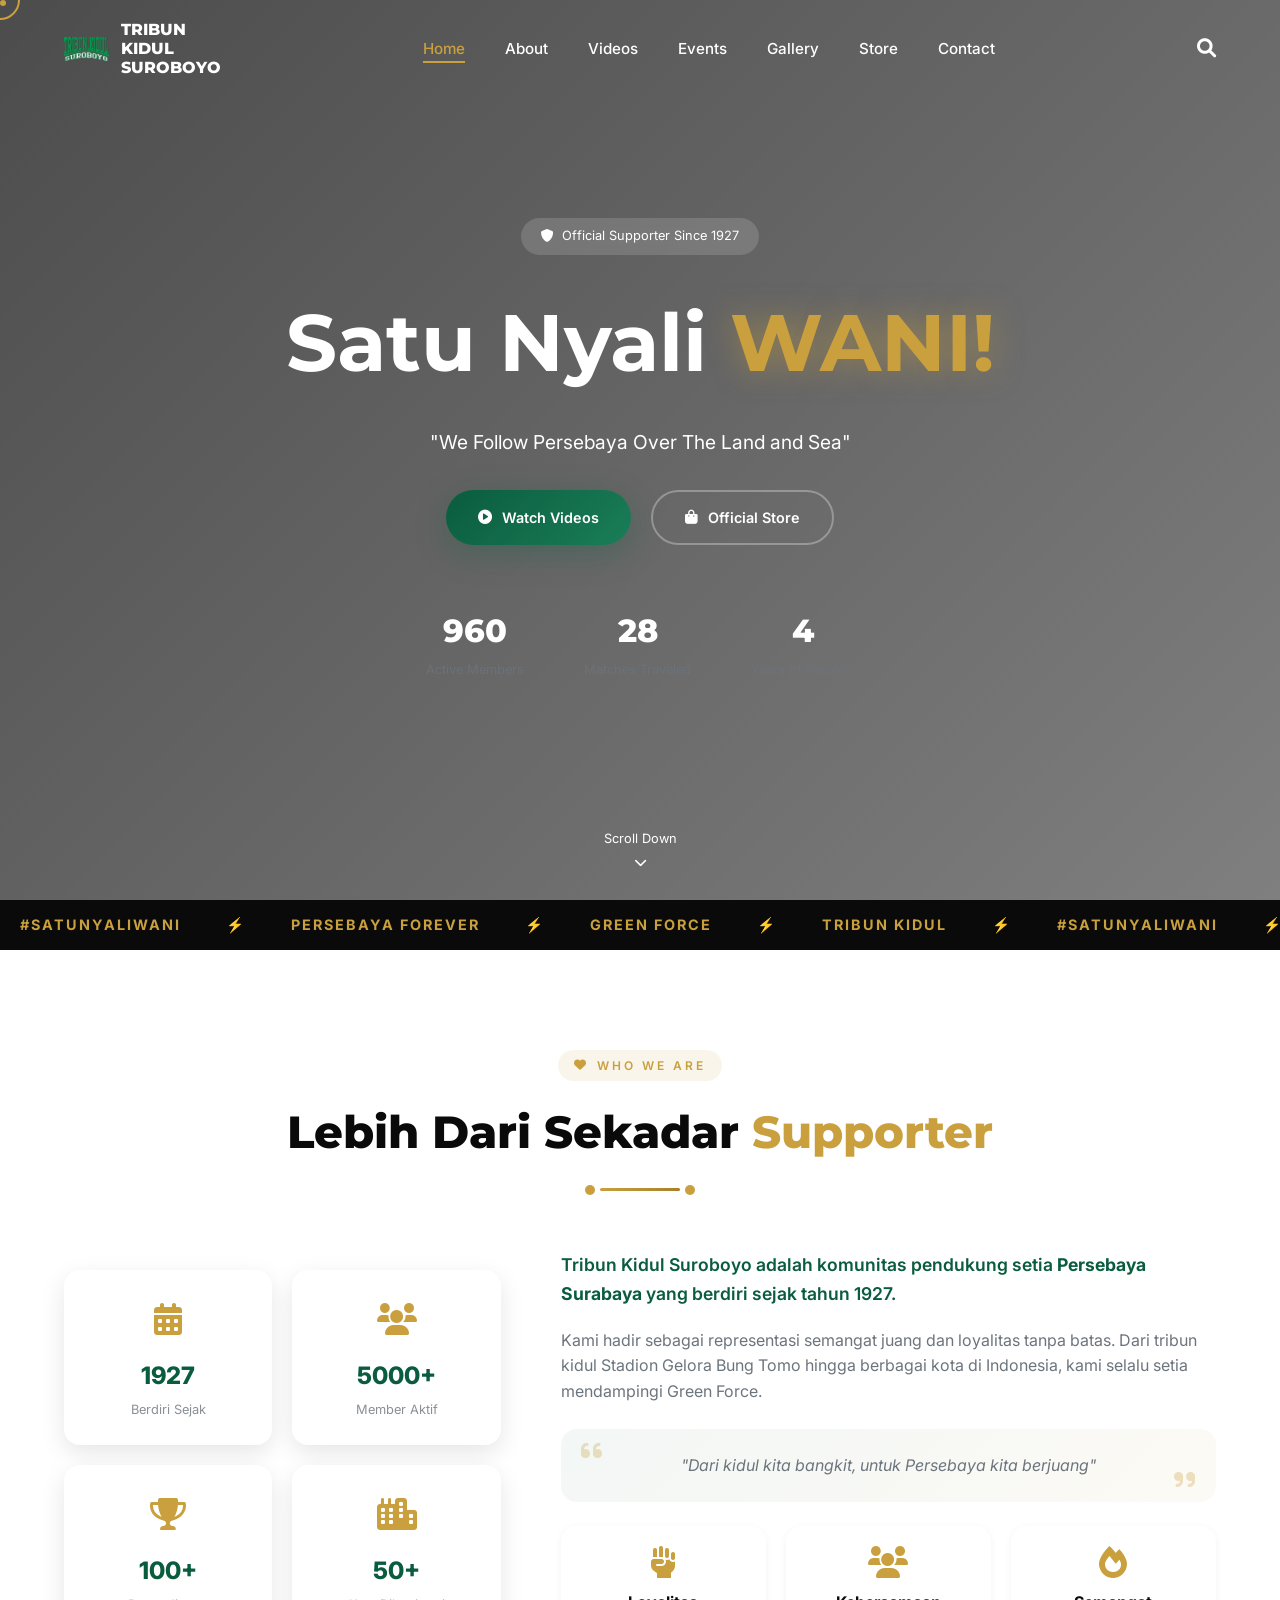
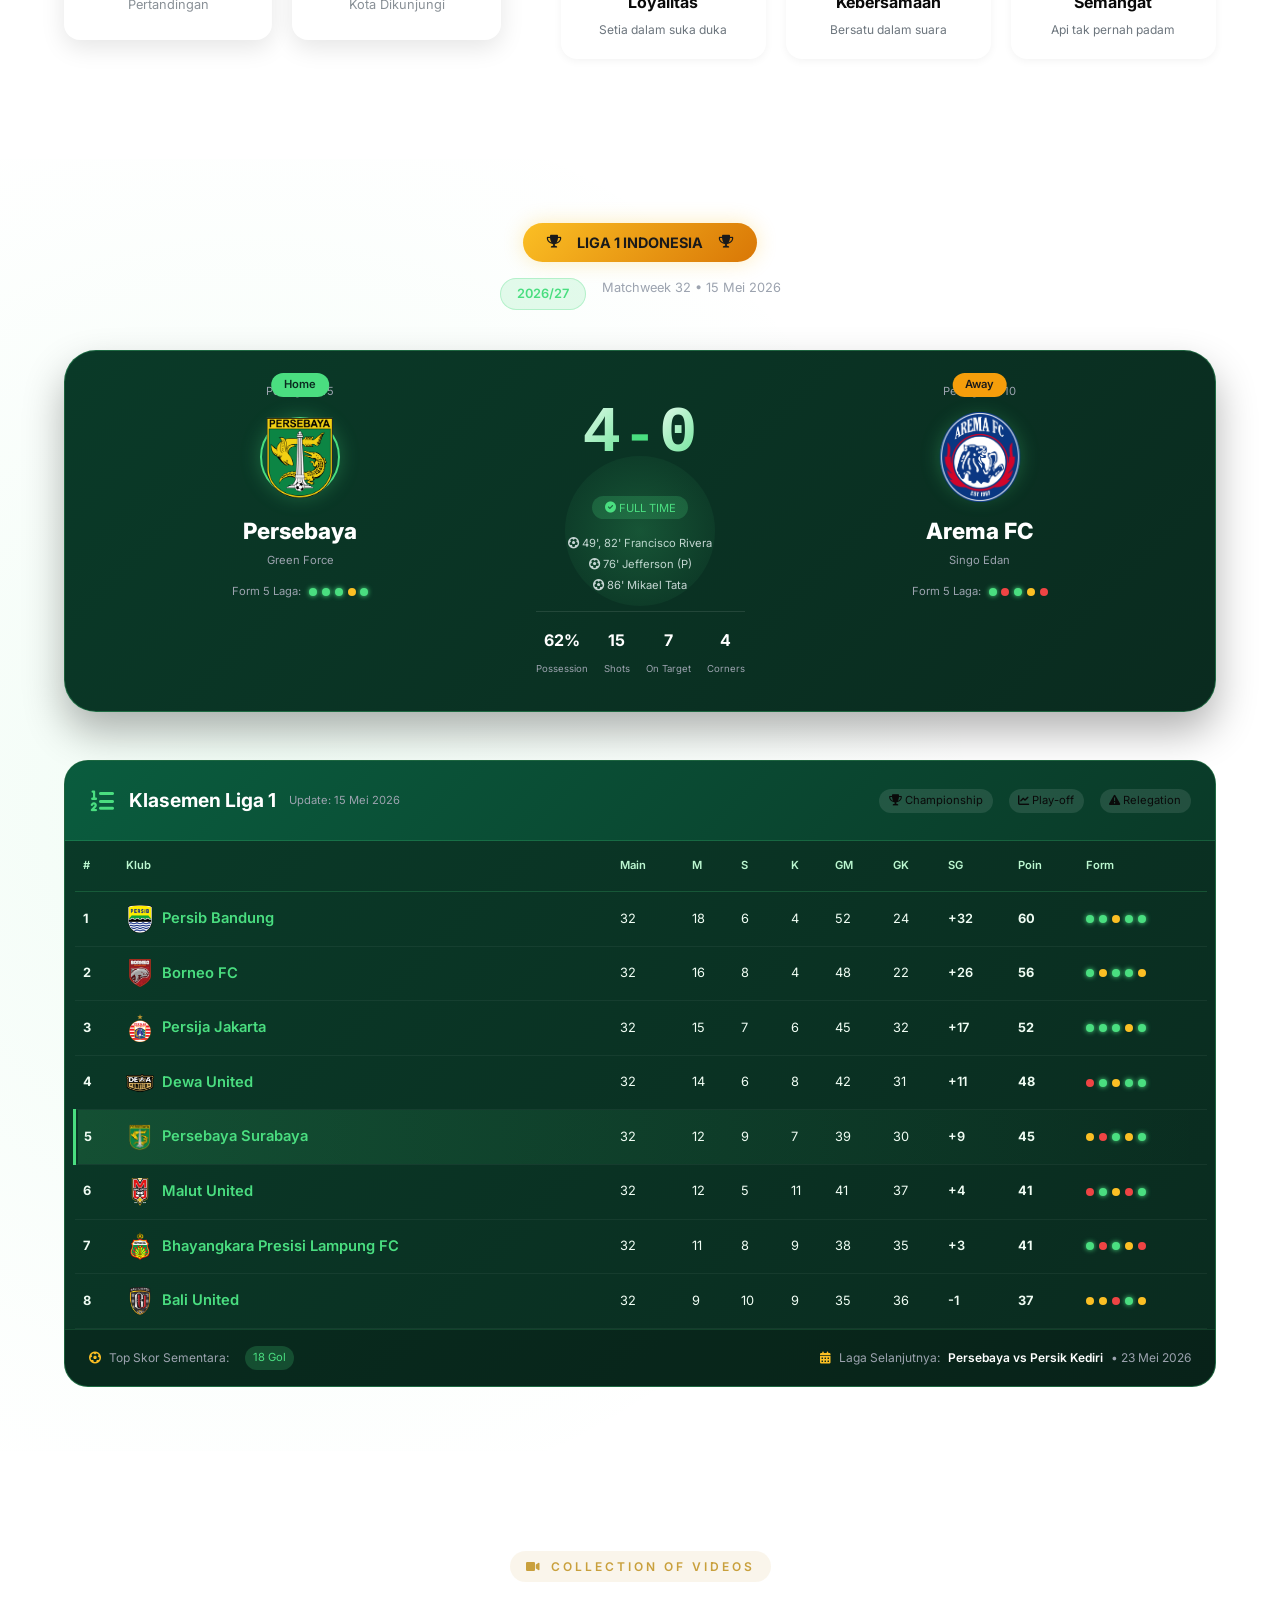
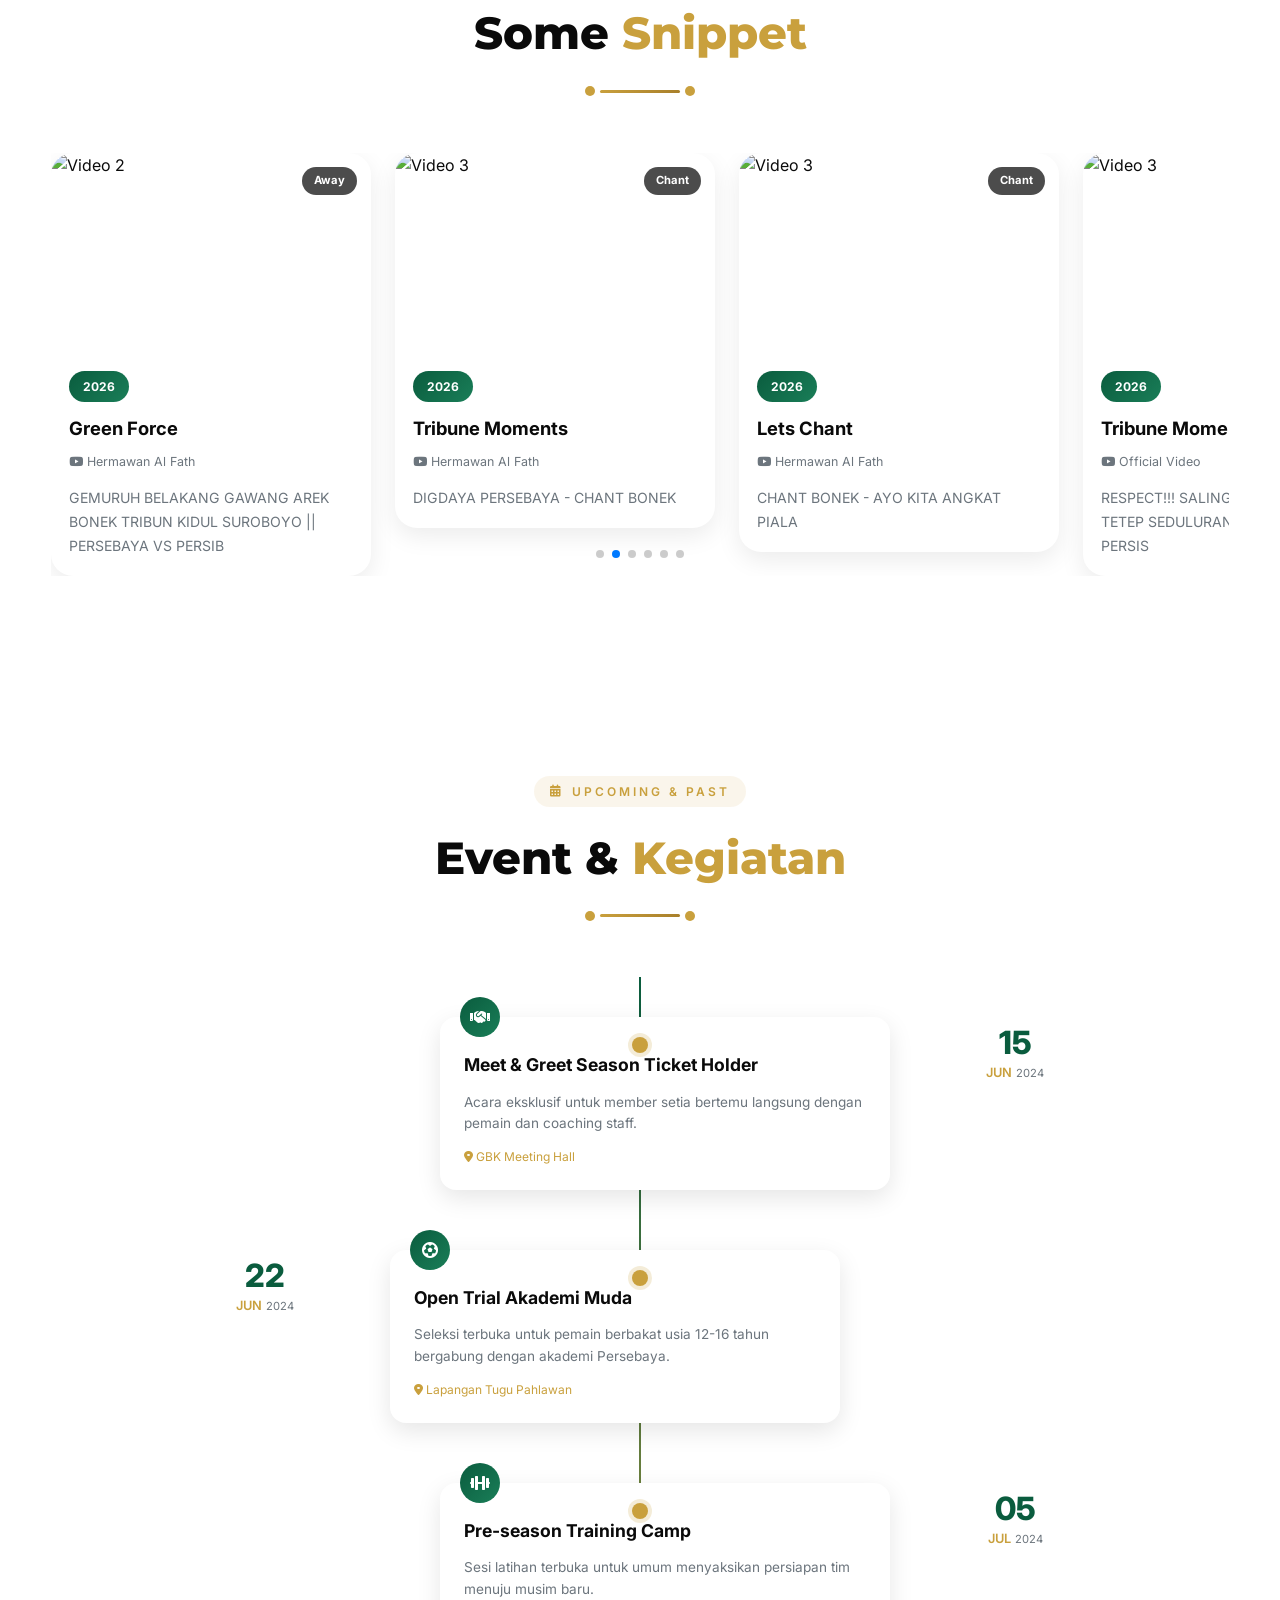
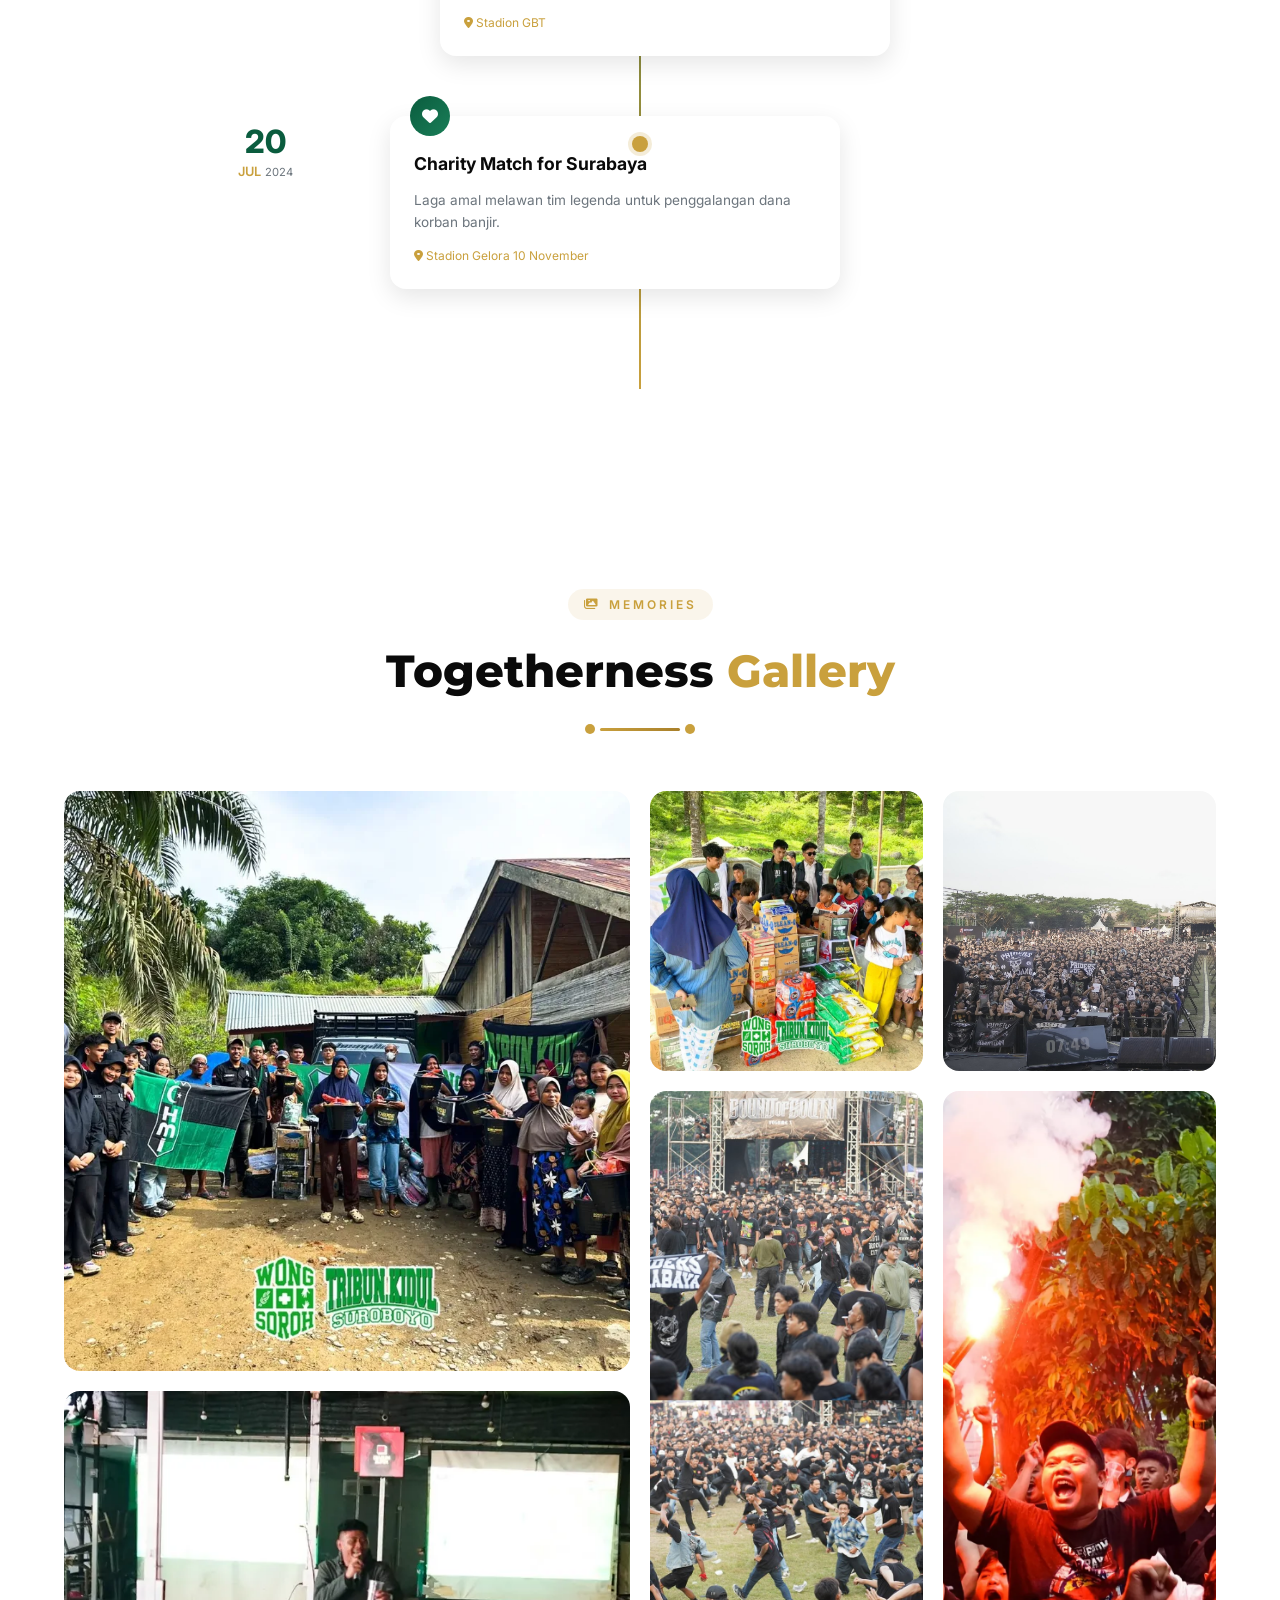
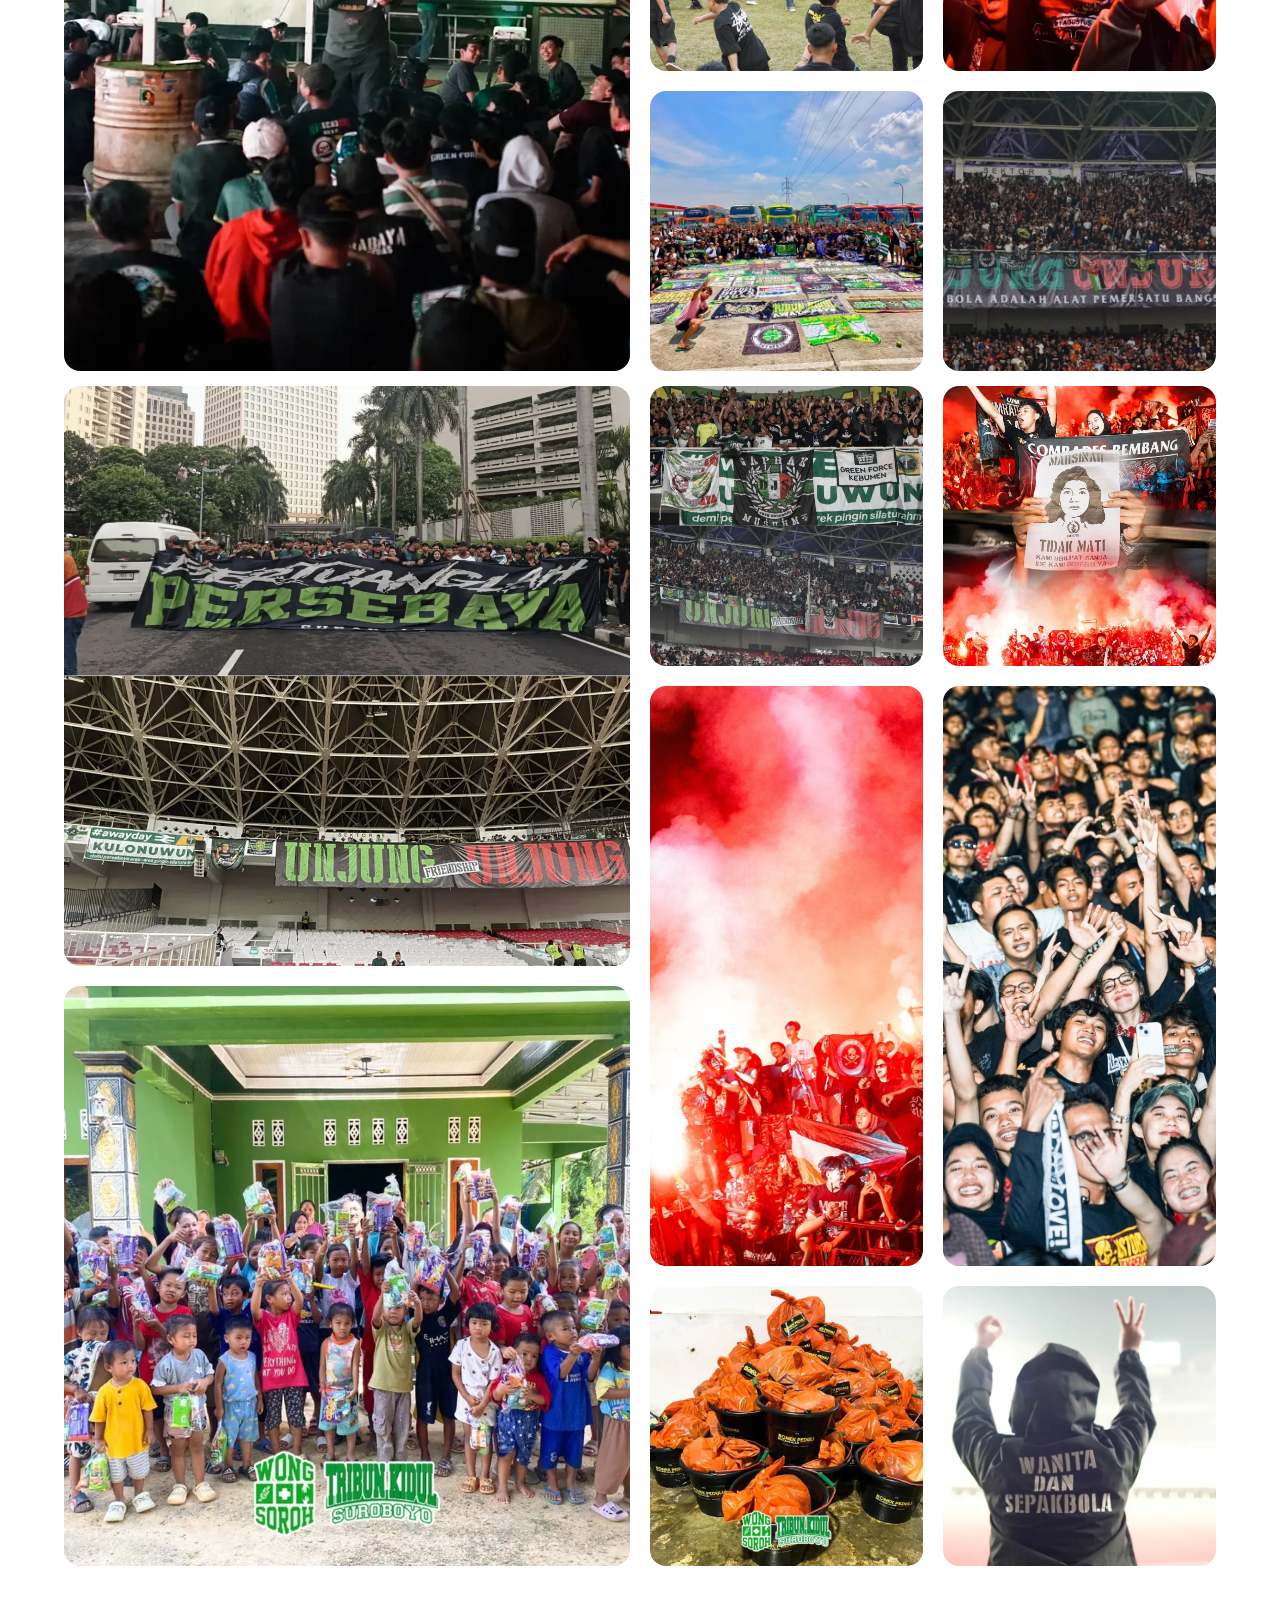
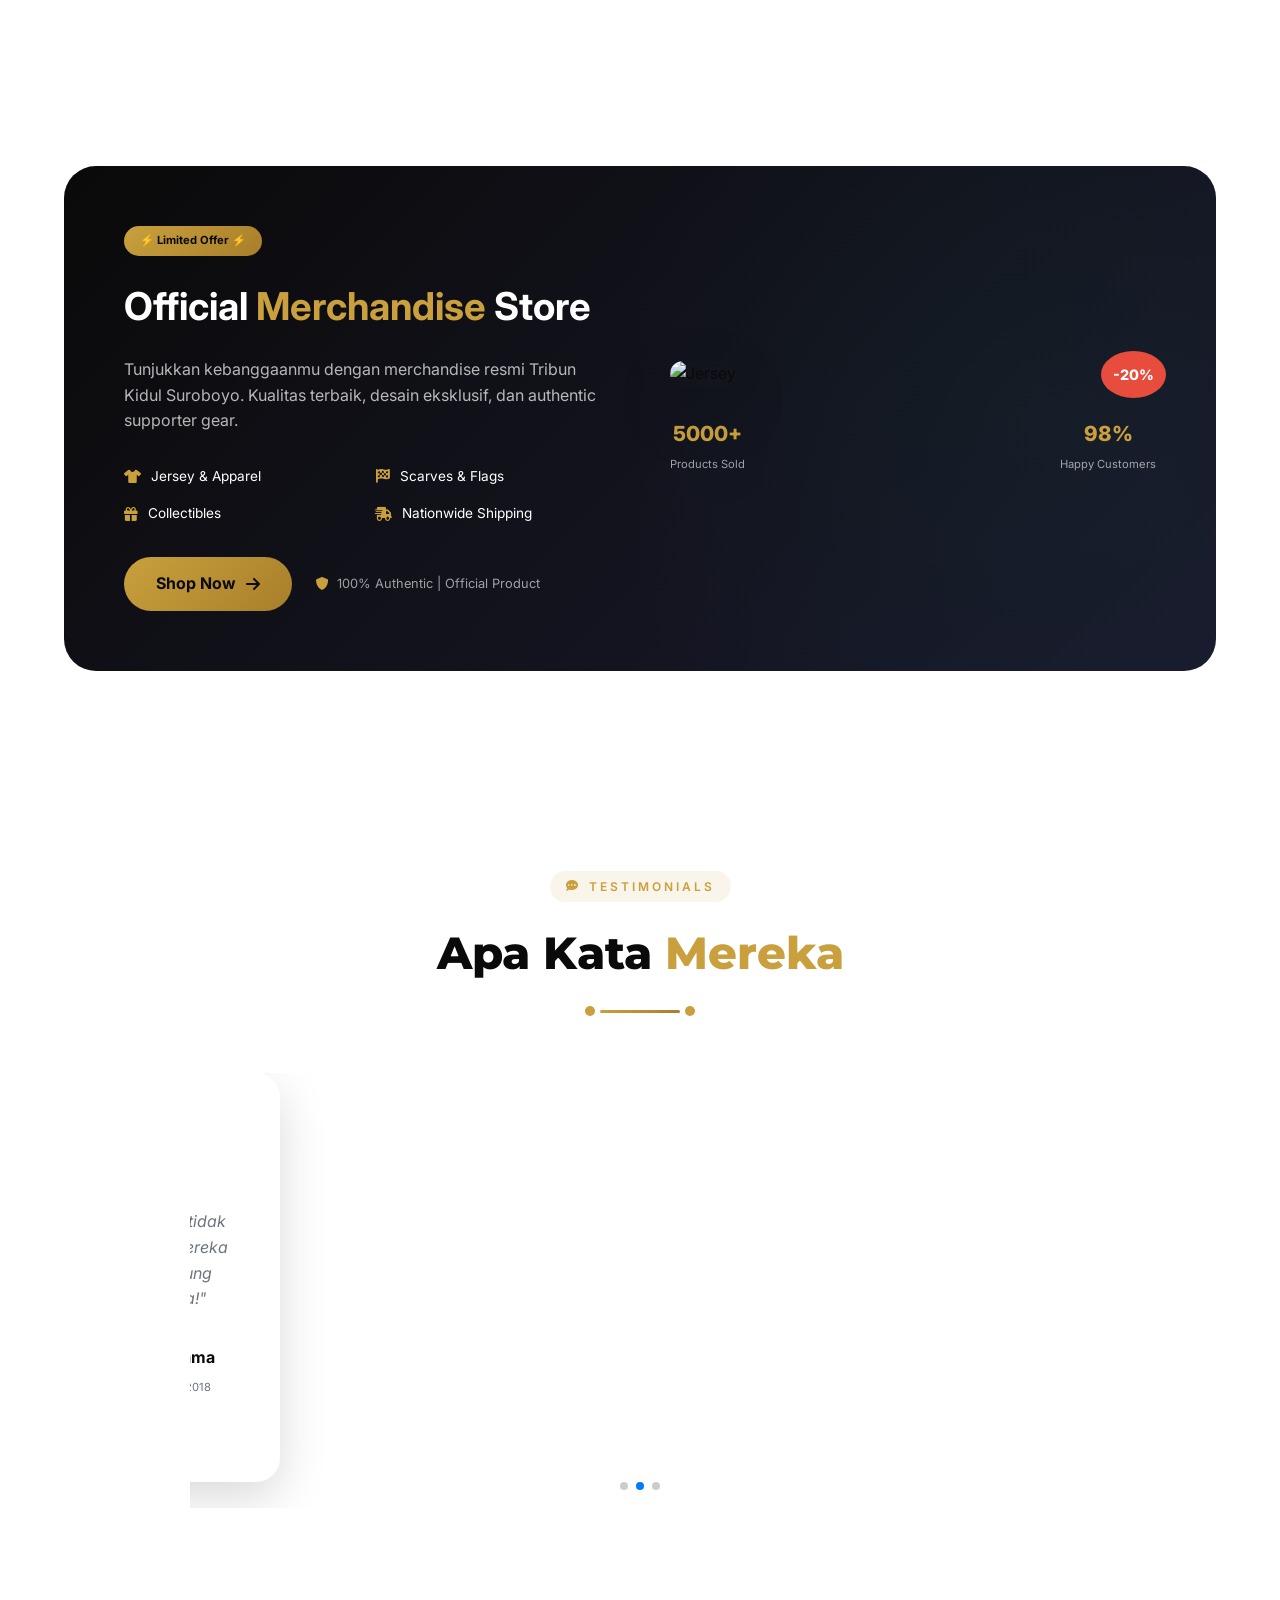
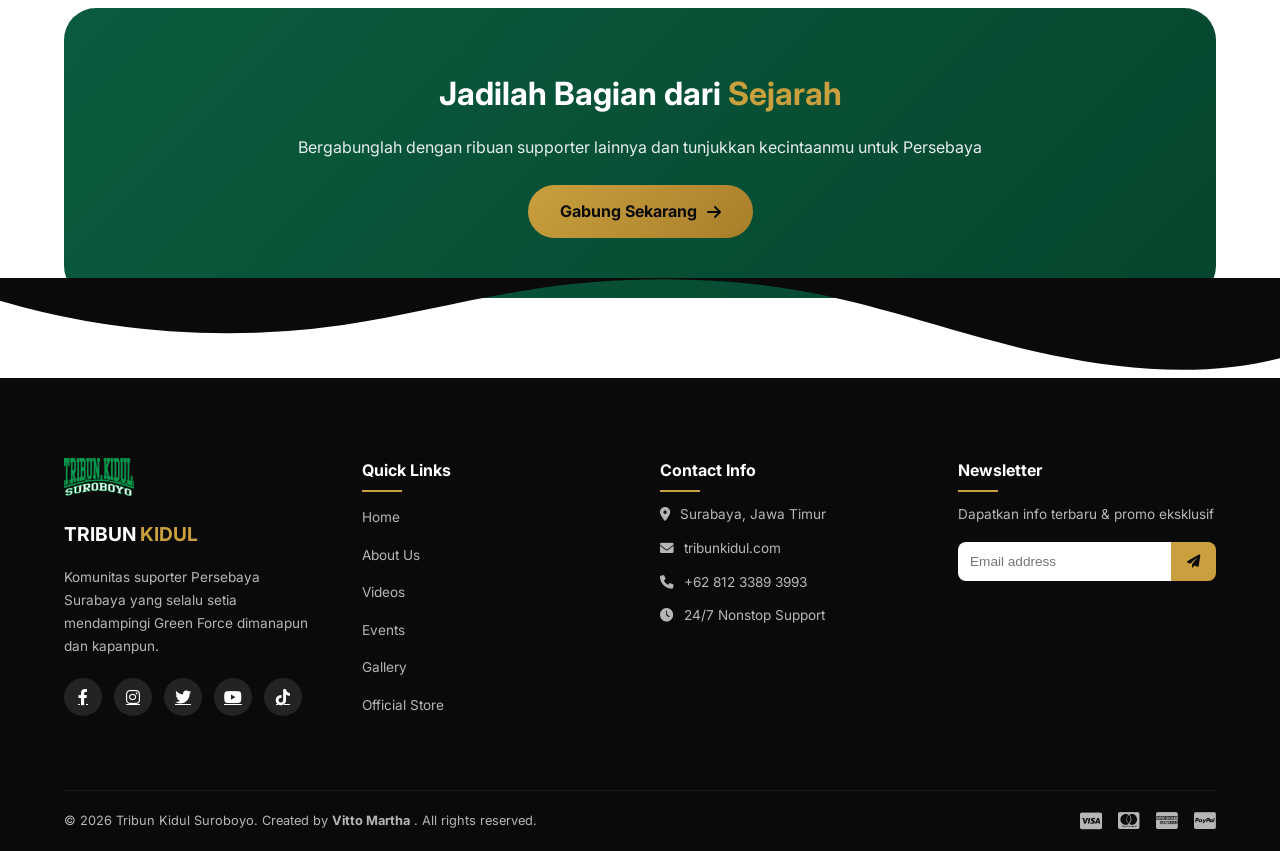
==== index.html @ ed4e84d8 "Add files via upload" ====
<!DOCTYPE html>
<html lang="id">
    <head>
        <meta charset="UTF-8">
        <meta name="viewport" content="width=device-width, initial-scale=1.0, viewport-fit=cover">
        <meta name="description" content="Tribun Kidul Suroboyo - Official Supporter of Persebaya Surabaya. United, Loyal, Fearless.">
        <meta name="theme-color" content="#0a5c3e">
        <meta name="author" content="Vitto Martha">
        <title>Tribun Kidul Suroboyo | Official Website</title>
        <!-- Fonts -->
        <link href="https://fonts.googleapis.com/css2?family=Inter:opsz,wght@14..32,300;14..32,400;14..32,500;14..32,600;14..32,700;14..32,800&family=Montserrat:wght@500;600;700;800;900&display=swap" rel="stylesheet">
        <!-- Icons -->
        <link rel="stylesheet" href="https://cdnjs.cloudflare.com/ajax/libs/font-awesome/6.0.0-beta3/css/all.min.css">
        <!-- Swiper JS -->
        <link rel="stylesheet" href="https://cdn.jsdelivr.net/npm/swiper@11/swiper-bundle.min.css">
        <!-- AOS Animation -->
        <link href="https://unpkg.com/aos@2.3.1/dist/aos.css" rel="stylesheet">
        <!-- Custom CSS -->
        <link rel="stylesheet" href="style.css">
        <!-- Import Swiper -->
        <link rel="stylesheet" href="https://cdn.jsdelivr.net/npm/swiper@11/swiper-bundle.min.css">
    </head>
    <body>
        <!-- Custom Cursor -->
        <div class="cursor-dot"></div>
        <div class="cursor-outline"></div>
        <!-- ==================== PRELOADER ==================== -->
        <div class="preloader">
            <div class="preloader-content">
                <div class="preloader-logo">
                    <img src="assets/logo.png" alt="Logo">
                </div>
                <div class="preloader-text">
                    <span>T</span>
                    <span>R</span>
                    <span>I</span>
                    <span>B</span>
                    <span>U</span>
                    <span>N</span>
                    <span>K</span>
                    <span>I</span>
                    <span>D</span>
                    <span>U</span>
                    <span>L</span>
                </div>
                <div class="preloader-spinner"></div>
                <!-- Atau gunakan ini untuk progress bar -->
                <!-- <div class="preloader-bar">
            <div class="preloader-progress"></div>
        </div> -->
            </div>
        </div>
        <!-- Navigation -->
        <nav class="navbar">
            <div class="nav-container">
                <div class="nav-brand">
                    <img src="assets/logo.png" alt="Logo" class="nav-logo">
                    <div class="nav-brand-text">
                        <span class="brand-tribun">TRIBUN</span>
                        <span class="brand-kidul">KIDUL</span>
                        <span class="brand-kidul">SUROBOYO</span>
                    </div>
                </div>
                <div class="nav-menu">
                    <ul class="nav-links">
                        <li>
                            <a href="#home" class="nav-link active">Home</a>
                        </li>
                        <li>
                            <a href="#about" class="nav-link">About</a>
                        </li>
                        <li>
                            <a href="#videos" class="nav-link">Videos</a>
                        </li>
                        <li>
                            <a href="#events" class="nav-link">Events</a>
                        </li>
                        <li>
                            <a href="#gallery" class="nav-link">Gallery</a>
                        </li>
                        <li>
                            <a href="#store" class="nav-link">Store</a>
                        </li>
                        <li>
                            <a href="#contact" class="nav-link">Contact</a>
                        </li>
                    </ul>
                </div>
                <div class="nav-actions">
                    <button class="nav-search">
                        <i class="fas fa-search"></i>
                    </button>
                    <button class="nav-toggle">
                        <span></span>
                        <span></span>
                        <span></span>
                    </button>
                </div>
            </div>
        </nav>
        <!-- Hero Section -->
        <section id="home" class="hero">
            <div class="hero-bg">
                <video
                    class="hero-video"
                    autoplay
                    muted
                    loop
                    playsinline
                    poster="poster.jpg"
                >
                    <source src="assets/video.mp4" type="video/mp4">
                </video>
                <div class="hero-overlay"></div>
            </div>
            <div class="hero-content">
                <div class="hero-badge" data-aos="fade-up">
                    <i class="fas fa-shield-alt"></i>
                    Official Supporter Since 1927
                </div>
                <h1 class="hero-title" data-aos="fade-up" data-aos-delay="100">
                    Satu Nyali
                    <span class="glow-text">WANI!</span>
                </h1>
                <p class="hero-subtitle" data-aos="fade-up" data-aos-delay="200">
                    "We Follow Persebaya Over The Land and Sea"
                </p>
                <div class="hero-cta" data-aos="fade-up" data-aos-delay="300">
                    <a href="#videos" class="btn btn-primary">
                        <i class="fas fa-play-circle"></i>
                        Watch Videos
                    </a>
                    <a href="#store" class="btn btn-outline">
                        <i class="fas fa-shopping-bag"></i>
                        Official Store
                    </a>
                </div>
                <div class="hero-stats" data-aos="fade-up" data-aos-delay="400">
                    <div class="stat">
                        <span class="stat-number" data-count="5000">0</span>
                        <span class="stat-label">Active Members</span>
                    </div>
                    <div class="stat">
                        <span class="stat-number" data-count="150">0</span>
                        <span class="stat-label">Matches Traveled</span>
                    </div>
                    <div class="stat">
                        <span class="stat-number" data-count="25">0</span>
                        <span class="stat-label">Years of Passion</span>
                    </div>
                </div>
            </div>
            <div class="hero-scroll">
                <span>Scroll Down</span>
                <i class="fas fa-chevron-down"></i>
            </div>
        </section>
        <!-- Marquee -->
        <div class="marquee">
            <div class="marquee-content">
                <span>#SATUNYALIWANI</span>
                <span>⚡</span>
                <span>PERSEBAYA FOREVER</span>
                <span>⚡</span>
                <span>GREEN FORCE</span>
                <span>⚡</span>
                <span>TRIBUN KIDUL</span>
                <span>⚡</span>
                <span>#SATUNYALIWANI</span>
                <span>⚡</span>
                <span>PERSEBAYA FOREVER</span>
                <span>⚡</span>
                <span>GREEN FORCE</span>
                <span>⚡</span>
                <span>TRIBUN KIDUL</span>
            </div>
        </div>
        <!-- About Section - Premium -->
        <section id="about" class="about premium-section">
            <div class="container">
                <div class="section-header" data-aos="fade-up">
                    <span class="section-tag">
                        <i class="fas fa-heart"></i>
                        Who We Are
                    </span>
                    <h2 class="section-title">
                        Lebih Dari Sekadar
                        <span class="highlight">Supporter</span>
                    </h2>
                    <div class="section-divider"></div>
                </div>
                <div class="about-wrapper">
                    <div class="about-stats-panel" data-aos="fade-right">
                        <div class="stat-panel">
                            <div class="stat-icon">
                                <i class="fas fa-calendar-alt"></i>
                            </div>
                            <div class="stat-content">
                                <span class="stat-value">1927</span>
                                <span class="stat-label">Berdiri Sejak</span>
                            </div>
                        </div>
                        <div class="stat-panel">
                            <div class="stat-icon">
                                <i class="fas fa-users"></i>
                            </div>
                            <div class="stat-content">
                                <span class="stat-value">5000+</span>
                                <span class="stat-label">Member Aktif</span>
                            </div>
                        </div>
                        <div class="stat-panel">
                            <div class="stat-icon">
                                <i class="fas fa-trophy"></i>
                            </div>
                            <div class="stat-content">
                                <span class="stat-value">100+</span>
                                <span class="stat-label">Pertandingan</span>
                            </div>
                        </div>
                        <div class="stat-panel">
                            <div class="stat-icon">
                                <i class="fas fa-city"></i>
                            </div>
                            <div class="stat-content">
                                <span class="stat-value">50+</span>
                                <span class="stat-label">Kota Dikunjungi</span>
                            </div>
                        </div>
                    </div>
                    <div class="about-content-premium" data-aos="fade-left">
                        <p class="lead">
                            Tribun Kidul Suroboyo adalah komunitas pendukung setia
                            <strong>Persebaya Surabaya</strong>
                            yang berdiri sejak tahun 1927.
                        </p>
                        <p>Kami hadir sebagai representasi semangat juang dan loyalitas tanpa batas. Dari tribun kidul Stadion Gelora Bung Tomo hingga berbagai kota di Indonesia, kami selalu setia mendampingi Green Force.</p>
                        <div class="about-quote-premium">
                            <i class="fas fa-quote-left"></i>
                            <p>"Dari kidul kita bangkit, untuk Persebaya kita berjuang"</p>
                            <i class="fas fa-quote-right"></i>
                        </div>
                        <div class="about-values-premium">
                            <div class="value-card">
                                <i class="fas fa-hand-fist"></i>
                                <h4>Loyalitas</h4>
                                <p>Setia dalam suka duka</p>
                            </div>
                            <div class="value-card">
                                <i class="fas fa-users"></i>
                                <h4>Kebersamaan</h4>
                                <p>Bersatu dalam suara</p>
                            </div>
                            <div class="value-card">
                                <i class="fas fa-fire"></i>
                                <h4>Semangat</h4>
                                <p>Api tak pernah padam</p>
                            </div>
                        </div>
                    </div>
                </div>
            </div>
        </section>
        <!-- PREMIUM CLUB SCORE & STANDINGS SECTION -->
        <section class="premium-score-section">
            <div class="score-bg-gradient"></div>
            <div class="container">
                <!-- League Header -->
                <div class="league-header" data-aos="fade-up">
                    <div class="league-badge">
                        <i class="fas fa-trophy"></i>
                        <span>LIGA 1 INDONESIA</span>
                        <i class="fas fa-trophy"></i>
                    </div>
                    <div class="season-info">
                        <span class="season-year">2026/27</span>
                        <span class="matchweek">Matchweek 32 • 15 Mei 2026</span>
                    </div>
                </div>
                <!-- MAIN SCORE CARD - PREMIUM -->
                <div class="premium-score-card" data-aos="fade-up" data-aos-delay="100">
                    <!-- Home Team -->
                    <div class="team-card home-team">
                        <div class="team-badge home-badge">Home</div>
                        <div class="team-rank-position">Peringkat #5</div>
                        <div class="team-logo-wrapper">
                            <div class="team-logo">
                                <img src="assets/logopersebaya.png" alt="Persebaya Logo">
                            </div>
                        </div>
                        <h3 class="team-name">Persebaya</h3>
                        <p class="team-nickname">Green Force</p>
                        <div class="team-form">
                            <span class="form-label">Form 5 Laga:</span>
                            <div class="form-dots">
                                <span class="form-dot win"></span>
                                <span class="form-dot win"></span>
                                <span class="form-dot win"></span>
                                <span class="form-dot draw"></span>
                                <span class="form-dot win"></span>
                            </div>
                        </div>
                    </div>
                    <!-- Score Center -->
                    <div class="score-center">
                        <div class="score-glow"></div>
                        <div class="score-numbers">
                            <span class="score-num home-score">4</span>
                            <span class="score-separator">-</span>
                            <span class="score-num away-score">0</span>
                        </div>
                        <div class="score-status">
                            <span class="status-badge finished">
                                <i class="fas fa-check-circle"></i>
                                FULL TIME
                            </span>
                        </div>
                        <div class="match-details">
                            <div class="detail-item">
                                <i class="fas fa-futbol"></i>
                                <span>49', 82' Francisco Rivera</span>
                            </div>
                            <div class="detail-item">
                                <i class="fas fa-futbol"></i>
                                <span>76' Jefferson (P)</span>
                            </div>
                            <div class="detail-item">
                                <i class="fas fa-futbol"></i>
                                <span>86' Mikael Tata</span>
                            </div>
                        </div>
                        <div class="match-stats-mini">
                            <div class="mini-stat">
                                <span>62%</span>
                                <label>Possession</label>
                            </div>
                            <div class="mini-stat">
                                <span>15</span>
                                <label>Shots</label>
                            </div>
                            <div class="mini-stat">
                                <span>7</span>
                                <label>On Target</label>
                            </div>
                            <div class="mini-stat">
                                <span>4</span>
                                <label>Corners</label>
                            </div>
                        </div>
                    </div>
                    <!-- Away Team -->
                    <div class="team-card away-team">
                        <div class="team-badge away-badge">Away</div>
                        <div class="team-rank-position">Peringkat #10</div>
                        <div class="team-logo-wrapper">
                            <div class="team-logo">
                                <img src="assets/logoarema.png" alt="Persebaya Logo">
                            </div>
                        </div>
                        <h3 class="team-name">Arema FC</h3>
                        <p class="team-nickname">Singo Edan</p>
                        <div class="team-form">
                            <span class="form-label">Form 5 Laga:</span>
                            <div class="form-dots">
                                <span class="form-dot win"></span>
                                <span class="form-dot loss"></span>
                                <span class="form-dot win"></span>
                                <span class="form-dot draw"></span>
                                <span class="form-dot loss"></span>
                            </div>
                        </div>
                    </div>
                </div>
                <!-- STANDINGS TABLE - PREMIUM -->
                <div class="premium-standings" data-aos="fade-up" data-aos-delay="200">
                    <div class="standings-header">
                        <div class="standings-title">
                            <i class="fas fa-list-ol"></i>
                            <h3>Klasemen Liga 1</h3>
                            <span class="update-date">Update: 15 Mei 2026</span>
                        </div>
                        <div class="standings-legend">
                            <span>
                                <i class="fas fa-trophy"></i>
                                Championship
                            </span>
                            <span>
                                <i class="fas fa-chart-line"></i>
                                Play-off
                            </span>
                            <span>
                                <i class="fas fa-exclamation-triangle"></i>
                                Relegation
                            </span>
                        </div>
                    </div>
                    <div class="standings-table-wrapper">
                        <table class="standings-table">
                            <thead>
                                <tr>
                                    <th>#</th>
                                    <th>Klub</th>
                                    <th>Main</th>
                                    <th>M</th>
                                    <th>S</th>
                                    <th>K</th>
                                    <th>GM</th>
                                    <th>GK</th>
                                    <th>SG</th>
                                    <th>Poin</th>
                                    <th>Form</th>
                                </tr>
                            </thead>
                            <tbody>
                                <tr class="top-team">
                                    <td class="rank">1</td>
                                    <td class="team-cell">
                                        <div class="team-info">
                                            <img src="assets/logopersib.png" class="club-logo">
                                            <span class="own-team">Persib Bandung</span>
                                        </div>
                                    </td>
                                    <td>32</td>
                                    <td>18</td>
                                    <td>6</td>
                                    <td>4</td>
                                    <td>52</td>
                                    <td>24</td>
                                    <td class="gd">+32</td>
                                    <td class="points">60</td>
                                    <td class="form-cell">
                                        <div class="form-dots">
                                            <span class="form-dot win"></span>
                                            <span class="form-dot win"></span>
                                            <span class="form-dot draw"></span>
                                            <span class="form-dot win"></span>
                                            <span class="form-dot win"></span>
                                        </div>
                                    </td>
                                </tr>
                                <tr class="top-team">
                                    <td class="rank">2</td>
                                    <td class="team-cell">
                                        <div class="team-info">
                                            <img src="assets/logoborneo.png" class="club-logo">
                                            <span class="own-team">Borneo FC</span>
                                        </div>
                                    </td>
                                    <td>32</td>
                                    <td>16</td>
                                    <td>8</td>
                                    <td>4</td>
                                    <td>48</td>
                                    <td>22</td>
                                    <td class="gd">+26</td>
                                    <td class="points">56</td>
                                    <td class="form-cell">
                                        <div class="form-dots">
                                            <span class="form-dot win"></span>
                                            <span class="form-dot draw"></span>
                                            <span class="form-dot win"></span>
                                            <span class="form-dot win"></span>
                                            <span class="form-dot draw"></span>
                                        </div>
                                    </td>
                                </tr>
                                <tr>
                                    <td class="rank">3</td>
                                    <td class="team-cell">
                                        <div class="team-info">
                                            <img src="assets/logopersija.png" class="club-logo">
                                            <span class="own-team">Persija Jakarta</span>
                                        </div>
                                    </td>
                                    <td>32</td>
                                    <td>15</td>
                                    <td>7</td>
                                    <td>6</td>
                                    <td>45</td>
                                    <td>32</td>
                                    <td class="gd">+17</td>
                                    <td class="points">52</td>
                                    <td class="form-cell">
                                        <div class="form-dots">
                                            <span class="form-dot win"></span>
                                            <span class="form-dot win"></span>
                                            <span class="form-dot win"></span>
                                            <span class="form-dot draw"></span>
                                            <span class="form-dot win"></span>
                                        </div>
                                    </td>
                                </tr>
                                <tr>
                                    <td class="rank">4</td>
                                    <td class="team-cell">
                                        <div class="team-info">
                                            <img src="assets/logodewa.png" class="club-logo">
                                            <span class="own-team">Dewa United</span>
                                        </div>
                                    </td>
                                    <td>32</td>
                                    <td>14</td>
                                    <td>6</td>
                                    <td>8</td>
                                    <td>42</td>
                                    <td>31</td>
                                    <td class="gd">+11</td>
                                    <td class="points">48</td>
                                    <td class="form-cell">
                                        <div class="form-dots">
                                            <span class="form-dot loss"></span>
                                            <span class="form-dot win"></span>
                                            <span class="form-dot draw"></span>
                                            <span class="form-dot win"></span>
                                            <span class="form-dot win"></span>
                                        </div>
                                    </td>
                                </tr>
                                <tr class="highlighted-team">
                                    <td class="rank">5</td>
                                    <td class="team-cell">
                                        <div class="team-info">
                                            <img src="assets/logopersebaya.png" class="club-logo">
                                            <span class="own-team">Persebaya Surabaya</span>
                                        </div>
                                    </td>
                                    <td>32</td>
                                    <td>12</td>
                                    <td>9</td>
                                    <td>7</td>
                                    <td>39</td>
                                    <td>30</td>
                                    <td class="gd">+9</td>
                                    <td class="points">45</td>
                                    <td class="form-cell">
                                        <div class="form-dots">
                                            <span class="form-dot draw"></span>
                                            <span class="form-dot loss"></span>
                                            <span class="form-dot win"></span>
                                            <span class="form-dot draw"></span>
                                            <span class="form-dot win"></span>
                                        </div>
                                    </td>
                                </tr>
                                <tr>
                                    <td class="rank">6</td>
                                    <td class="team-cell">
                                        <div class="team-info">
                                            <img src="assets/logomalut.png" class="club-logo">
                                            <span class="own-team">Malut United</span>
                                        </div>
                                    </td>
                                    <td>32</td>
                                    <td>12</td>
                                    <td>5</td>
                                    <td>11</td>
                                    <td>41</td>
                                    <td>37</td>
                                    <td class="gd">+4</td>
                                    <td class="points">41</td>
                                    <td class="form-cell">
                                        <div class="form-dots">
                                            <span class="form-dot loss"></span>
                                            <span class="form-dot win"></span>
                                            <span class="form-dot draw"></span>
                                            <span class="form-dot loss"></span>
                                            <span class="form-dot win"></span>
                                        </div>
                                    </td>
                                </tr>
                                <tr>
                                    <td class="rank">7</td>
                                    <td class="team-cell">
                                        <div class="team-info">
                                            <img src="assets/logobhayangkara.png" class="club-logo">
                                            <span class="own-team">Bhayangkara Presisi Lampung FC</span>
                                        </div>
                                    </td>
                                    <td>32</td>
                                    <td>11</td>
                                    <td>8</td>
                                    <td>9</td>
                                    <td>38</td>
                                    <td>35</td>
                                    <td class="gd">+3</td>
                                    <td class="points">41</td>
                                    <td class="form-cell">
                                        <div class="form-dots">
                                            <span class="form-dot win"></span>
                                            <span class="form-dot loss"></span>
                                            <span class="form-dot win"></span>
                                            <span class="form-dot draw"></span>
                                            <span class="form-dot loss"></span>
                                        </div>
                                    </td>
                                </tr>
                                <tr>
                                    <td class="rank">8</td>
                                    <td class="team-cell">
                                        <div class="team-info">
                                            <img src="assets/logobali.png" class="club-logo">
                                            <span class="own-team">Bali United</span>
                                        </div>
                                    </td>
                                    <td>32</td>
                                    <td>9</td>
                                    <td>10</td>
                                    <td>9</td>
                                    <td>35</td>
                                    <td>36</td>
                                    <td class="gd">-1</td>
                                    <td class="points">37</td>
                                    <td class="form-cell">
                                        <div class="form-dots">
                                            <span class="form-dot draw"></span>
                                            <span class="form-dot draw"></span>
                                            <span class="form-dot loss"></span>
                                            <span class="form-dot win"></span>
                                            <span class="form-dot draw"></span>
                                        </div>
                                    </td>
                                </tr>
                            </tbody>
                        </table>
                    </div>
                    <!-- Top Scorer & Next Match -->
                    <div class="standings-footer">
                        <div class="top-scorer">
                            <i class="fas fa-futbol"></i>
                            <span>Top Skor Sementara:</span>
                            <strong></strong>
                            <span class="goal-count">18 Gol</span>
                        </div>
                        <div class="next-match-teaser">
                            <i class="fas fa-calendar-alt"></i>
                            <span>Laga Selanjutnya:</span>
                            <strong>Persebaya vs Persik Kediri</strong>
                            <span>• 23 Mei 2026</span>
                        </div>
                    </div>
                </div>
            </div>
        </section>
        <!-- Highlights Section - Premium Slider -->
        <section id="videos" class="highlights premium-section">
            <div class="container">
                <div class="section-header" data-aos="fade-up">
                    <span class="section-tag">
                        <i class="fas fa-video"></i>
                        Collection of Videos
                    </span>
                    <h2 class="section-title">
                        Some
                        <span class="highlight">Snippet</span>
                    </h2>
                    <div class="section-divider"></div>
                </div>
            </div>
            <div class="highlights-slider-container">
                <div class="swiper highlights-swiper">
                    <div class="swiper-wrapper">
                        <!-- VIDEO 1 -->
                        <div class="swiper-slide">
                            <div class="highlight-card-premium">
                                <div class="card-media">
                                    <img src="https://img.youtube.com/vi/rzFwr1rAfNo/maxresdefault.jpg" alt="Video 1">
                                    <div class="card-overlay">
                                        <a href="https://www.youtube.com/watch?v=rzFwr1rAfNo" target="_blank" class="play-btn">
                                            <i class="fas fa-play"></i>
                                        </a>
                                    </div>
                                    <div class="card-badge">Chant</div>
                                </div>
                                <div class="card-info">
                                    <div class="match-result">2026</div>
                                    <h3>Best Supporter Chant</h3>
                                    <div class="match-meta">
                                        <i class="fab fa-youtube"></i>
                                        Hermawan Al Fath
                                    </div>
                                    <p>
                                        CHANT BONEK - SATUKANLAH NYALIMU + Lirik & Video Klip || VERSI ROCK COVER
                                    </p>
                                </div>
                            </div>
                        </div>
                        <!-- VIDEO 2 -->
                        <div class="swiper-slide">
                            <div class="highlight-card-premium">
                                <div class="card-media">
                                    <img src="https://img.youtube.com/vi/91v61NK8Cs4/maxresdefault.jpg" alt="Video 2">
                                    <div class="card-overlay">
                                        <a href="https://www.youtube.com/watch?v=91v61NK8Cs4" target="_blank" class="play-btn">
                                            <i class="fas fa-play"></i>
                                        </a>
                                    </div>
                                    <div class="card-badge">Away</div>
                                </div>
                                <div class="card-info">
                                    <div class="match-result">2026</div>
                                    <h3>Green Force</h3>
                                    <div class="match-meta">
                                        <i class="fab fa-youtube"></i>
                                        Hermawan Al Fath
                                    </div>
                                    <p>
                                        GEMURUH BELAKANG GAWANG AREK BONEK TRIBUN KIDUL SUROBOYO || PERSEBAYA VS PERSIB
                                    </p>
                                </div>
                            </div>
                        </div>
                        <!-- VIDEO 3 -->
                        <div class="swiper-slide">
                            <div class="highlight-card-premium">
                                <div class="card-media">
                                    <img src="https://img.youtube.com/vi/5RAqND1ddVY/maxresdefault.jpg" alt="Video 3">
                                    <div class="card-overlay">
                                        <a href="https://www.youtube.com/watch?v=5RAqND1ddVY" target="_blank" class="play-btn">
                                            <i class="fas fa-play"></i>
                                        </a>
                                    </div>
                                    <div class="card-badge">Chant</div>
                                </div>
                                <div class="card-info">
                                    <div class="match-result">2026</div>
                                    <h3>Tribune Moments</h3>
                                    <div class="match-meta">
                                        <i class="fab fa-youtube"></i>
                                        Hermawan Al Fath
                                    </div>
                                    <p>
                                        DIGDAYA PERSEBAYA - CHANT BONEK
                                    </p>
                                </div>
                            </div>
                        </div>
                        <!-- VIDEO 4 -->
                        <div class="swiper-slide">
                            <div class="highlight-card-premium">
                                <div class="card-media">
                                    <img src="https://img.youtube.com/vi/iZzL_poB4cI/maxresdefault.jpg" alt="Video 3">
                                    <div class="card-overlay">
                                        <a href="https://www.youtube.com/watch?v=iZzL_poB4cI" target="_blank" class="play-btn">
                                            <i class="fas fa-play"></i>
                                        </a>
                                    </div>
                                    <div class="card-badge">Chant</div>
                                </div>
                                <div class="card-info">
                                    <div class="match-result">2026</div>
                                    <h3>Lets Chant</h3>
                                    <div class="match-meta">
                                        <i class="fab fa-youtube"></i>
                                        Hermawan Al Fath
                                    </div>
                                    <p>
                                        CHANT BONEK - AYO KITA ANGKAT PIALA
                                    </p>
                                </div>
                            </div>
                        </div>
                        <!-- VIDEO 5 -->
                        <div class="swiper-slide">
                            <div class="highlight-card-premium">
                                <div class="card-media">
                                    <img src="https://img.youtube.com/vi/9zOlN4vsNFc/maxresdefault.jpg" alt="Video 3">
                                    <div class="card-overlay">
                                        <a href="https://www.youtube.com/watch?v=9zOlN4vsNFc" target="_blank" class="play-btn">
                                            <i class="fas fa-play"></i>
                                        </a>
                                    </div>
                                    <div class="card-badge">Fans</div>
                                </div>
                                <div class="card-info">
                                    <div class="match-result">2026</div>
                                    <h3>Tribune Moments</h3>
                                    <div class="match-meta">
                                        <i class="fab fa-youtube"></i>
                                        Official Video
                                    </div>
                                    <p>
                                        RESPECT!!! SALING EJEK BONEK - SOLO TETEP SEDULURAN || PERSEBAYA 2 - 1 PERSIS
                                    </p>
                                </div>
                            </div>
                        </div>
                        <!-- VIDEO 6 -->
                        <div class="swiper-slide">
                            <div class="highlight-card-premium">
                                <div class="card-media">
                                    <img src="https://img.youtube.com/vi/hXUlgz4BZ40/maxresdefault.jpg" alt="Video 3">
                                    <div class="card-overlay">
                                        <a href="https://www.youtube.com/watch?v=hXUlgz4BZ40" target="_blank" class="play-btn">
                                            <i class="fas fa-play"></i>
                                        </a>
                                    </div>
                                    <div class="card-badge">Fans</div>
                                </div>
                                <div class="card-info">
                                    <div class="match-result">2026</div>
                                    <h3>Tribune Moments</h3>
                                    <div class="match-meta">
                                        <i class="fab fa-youtube"></i>
                                        Official Video
                                    </div>
                                    <p>
                                        ADEM!!! BAK RUMAH SENDIRI, THE JAK NgeCHANT DI LUAR STADION GBT || Persebaya vs Persija
                                    </p>
                                </div>
                            </div>
                        </div>
                    </div>
                    <!-- pagination -->
                    <div class="swiper-pagination"></div>
                </div>
            </div>
        </section>
        <!-- Events Section - Premium Timeline -->
        <section id="events" class="events premium-section">
            <div class="container">
                <div class="section-header" data-aos="fade-up">
                    <span class="section-tag">
                        <i class="fas fa-calendar-alt"></i>
                        Upcoming & Past
                    </span>
                    <h2 class="section-title">
                        Event &
                        <span class="highlight">Kegiatan</span>
                    </h2>
                    <div class="section-divider"></div>
                </div>
                <div class="events-timeline-premium">
                    <div class="timeline-line"></div>
                    <div class="timeline-item-premium" data-aos="fade-right">
                        <div class="timeline-dot"></div>
                        <div class="timeline-date-premium">
                            <span class="date">15</span>
                            <span class="month">JUN</span>
                            <span class="year">2024</span>
                        </div>
                        <div class="timeline-card">
                            <div class="card-icon">
                                <i class="fas fa-handshake"></i>
                            </div>
                            <h3>Meet & Greet Season Ticket Holder</h3>
                            <p>Acara eksklusif untuk member setia bertemu langsung dengan pemain dan coaching staff.</p>
                            <div class="card-location">
                                <i class="fas fa-map-marker-alt"></i>
                                GBK Meeting Hall
                            </div>
                        </div>
                    </div>
                    <div class="timeline-item-premium" data-aos="fade-left">
                        <div class="timeline-dot"></div>
                        <div class="timeline-date-premium">
                            <span class="date">22</span>
                            <span class="month">JUN</span>
                            <span class="year">2024</span>
                        </div>
                        <div class="timeline-card">
                            <div class="card-icon">
                                <i class="fas fa-futbol"></i>
                            </div>
                            <h3>Open Trial Akademi Muda</h3>
                            <p>Seleksi terbuka untuk pemain berbakat usia 12-16 tahun bergabung dengan akademi Persebaya.</p>
                            <div class="card-location">
                                <i class="fas fa-map-marker-alt"></i>
                                Lapangan Tugu Pahlawan
                            </div>
                        </div>
                    </div>
                    <div class="timeline-item-premium" data-aos="fade-right">
                        <div class="timeline-dot"></div>
                        <div class="timeline-date-premium">
                            <span class="date">05</span>
                            <span class="month">JUL</span>
                            <span class="year">2024</span>
                        </div>
                        <div class="timeline-card">
                            <div class="card-icon">
                                <i class="fas fa-dumbbell"></i>
                            </div>
                            <h3>Pre-season Training Camp</h3>
                            <p>Sesi latihan terbuka untuk umum menyaksikan persiapan tim menuju musim baru.</p>
                            <div class="card-location">
                                <i class="fas fa-map-marker-alt"></i>
                                Stadion GBT
                            </div>
                        </div>
                    </div>
                    <div class="timeline-item-premium" data-aos="fade-left">
                        <div class="timeline-dot"></div>
                        <div class="timeline-date-premium">
                            <span class="date">20</span>
                            <span class="month">JUL</span>
                            <span class="year">2024</span>
                        </div>
                        <div class="timeline-card">
                            <div class="card-icon">
                                <i class="fas fa-heart"></i>
                            </div>
                            <h3>Charity Match for Surabaya</h3>
                            <p>Laga amal melawan tim legenda untuk penggalangan dana korban banjir.</p>
                            <div class="card-location">
                                <i class="fas fa-map-marker-alt"></i>
                                Stadion Gelora 10 November
                            </div>
                        </div>
                    </div>
                </div>
            </div>
        </section>
        <!-- Gallery Section - Premium Masonry -->
        <section id="gallery" class="gallery premium-section">
            <div class="container">
                <div class="section-header" data-aos="fade-up">
                    <span class="section-tag">
                        <i class="fas fa-images"></i>
                        Memories
                    </span>
                    <h2 class="section-title">
                        Togetherness
                        <span class="highlight">Gallery</span>
                    </h2>
                    <div class="section-divider"></div>
                </div>
            </div>
            <div class="gallery-masonry">
                <div class="gallery-item-large" data-aos="zoom-in">
                    <img src="assets/foto1.jpg" alt="Gallery">
                    <div class="gallery-overlay-premium">
                        <i class="fas fa-search-plus"></i>
                        <h4>Donasi Bencana Alam</h4>
                    </div>
                </div>
                <div class="gallery-item-small" data-aos="zoom-in" data-aos-delay="100">
                    <img src="assets/foto2.jpg" alt="Gallery">
                    <div class="gallery-overlay-premium">
                        <i class="fas fa-search-plus"></i>
                        <h4>Donasi Bencana Alam</h4>
                    </div>
                </div>
                <div class="gallery-item-small" data-aos="zoom-in" data-aos-delay="200">
                    <img src="assets/foto3.jpg" alt="Gallery">
                    <div class="gallery-overlay-premium">
                        <i class="fas fa-search-plus"></i>
                        <h4>Event Sound of South</h4>
                    </div>
                </div>
                <div class="gallery-item-medium" data-aos="zoom-in" data-aos-delay="300">
                    <img src="assets/foto4.jpg" alt="Gallery">
                    <div class="gallery-overlay-premium">
                        <i class="fas fa-search-plus"></i>
                        <h4>Event Sound of South</h4>
                    </div>
                </div>
                <div class="gallery-item-medium" data-aos="zoom-in" data-aos-delay="400">
                    <img src="assets/foto5.jpg" alt="Gallery">
                    <div class="gallery-overlay-premium">
                        <i class="fas fa-search-plus"></i>
                        <h4>Nobar Match Persebaya</h4>
                    </div>
                </div>
                <div class="gallery-item-large" data-aos="zoom-in" data-aos-delay="500">
                    <img src="assets/foto6.jpg" alt="Gallery">
                    <div class="gallery-overlay-premium">
                        <i class="fas fa-search-plus"></i>
                        <h4>Nobar Match Persebaya</h4>
                    </div>
                </div>
                <div class="gallery-item-small" data-aos="zoom-in" data-aos-delay="100">
                    <img src="assets/foto7.jpg" alt="Gallery">
                    <div class="gallery-overlay-premium">
                        <i class="fas fa-search-plus"></i>
                        <h4>Perjalanan Aways</h4>
                    </div>
                </div>
                <div class="gallery-item-small" data-aos="zoom-in" data-aos-delay="100">
                    <img src="assets/foto8.jpg" alt="Gallery">
                    <div class="gallery-overlay-premium">
                        <i class="fas fa-search-plus"></i>
                        <h4>Tribun Day</h4>
                    </div>
                </div>
            </div>
            <div class="gallery-item-small" style="margin-top:15px;"></div>
            <div class="gallery-masonry">
                <div class="gallery-item-large" data-aos="zoom-in">
                    <img src="assets/foto9.jpg" alt="Gallery">
                    <div class="gallery-overlay-premium">
                        <i class="fas fa-search-plus"></i>
                        <h4>Tribun Day</h4>
                    </div>
                </div>
                <div class="gallery-item-small" data-aos="zoom-in" data-aos-delay="100">
                    <img src="assets/foto10.jpg" alt="Gallery">
                    <div class="gallery-overlay-premium">
                        <i class="fas fa-search-plus"></i>
                        <h4>Tribun Day</h4>
                    </div>
                </div>
                <div class="gallery-item-small" data-aos="zoom-in" data-aos-delay="200">
                    <img src="assets/foto11.jpg" alt="Gallery">
                    <div class="gallery-overlay-premium">
                        <i class="fas fa-search-plus"></i>
                        <h4>Event Sound of South</h4>
                    </div>
                </div>
                <div class="gallery-item-medium" data-aos="zoom-in" data-aos-delay="300">
                    <img src="assets/foto12.jpg" alt="Gallery">
                    <div class="gallery-overlay-premium">
                        <i class="fas fa-search-plus"></i>
                        <h4>Event Sound of South</h4>
                    </div>
                </div>
                <div class="gallery-item-medium" data-aos="zoom-in" data-aos-delay="400">
                    <img src="assets/foto13.jpg" alt="Gallery">
                    <div class="gallery-overlay-premium">
                        <i class="fas fa-search-plus"></i>
                        <h4>Tribun Day</h4>
                    </div>
                </div>
                <div class="gallery-item-large" data-aos="zoom-in" data-aos-delay="500">
                    <img src="assets/foto14.jpg" alt="Gallery">
                    <div class="gallery-overlay-premium">
                        <i class="fas fa-search-plus"></i>
                        <h4>Donasi Bencana Alam</h4>
                    </div>
                </div>
                <div class="gallery-item-small" data-aos="zoom-in" data-aos-delay="100">
                    <img src="assets/foto15.jpg" alt="Gallery">
                    <div class="gallery-overlay-premium">
                        <i class="fas fa-search-plus"></i>
                        <h4>Donasi Bencana Alam</h4>
                    </div>
                </div>
                <div class="gallery-item-small" data-aos="zoom-in" data-aos-delay="100">
                    <img src="assets/foto16.jpg" alt="Gallery">
                    <div class="gallery-overlay-premium">
                        <i class="fas fa-search-plus"></i>
                        <h4>WARNING!!</h4>
                    </div>
                </div>
            </div>
        </section>
        <!-- Store Section - Premium -->
        <section id="store" class="store premium-section">
            <div class="container">
                <div class="store-premium-wrapper">
                    <div class="store-content-premium" data-aos="fade-right">
                        <div class="store-badge-premium">⚡ Limited Offer ⚡</div>
                        <h2>
                            Official
                            <span>Merchandise</span>
                            Store
                        </h2>
                        <p>Tunjukkan kebanggaanmu dengan merchandise resmi Tribun Kidul Suroboyo. Kualitas terbaik, desain eksklusif, dan authentic supporter gear.</p>
                        <div class="store-features-premium">
                            <div class="feature-premium">
                                <i class="fas fa-tshirt"></i>
                                <span>Jersey & Apparel</span>
                            </div>
                            <div class="feature-premium">
                                <i class="fas fa-flag-checkered"></i>
                                <span>Scarves & Flags</span>
                            </div>
                            <div class="feature-premium">
                                <i class="fas fa-gift"></i>
                                <span>Collectibles</span>
                            </div>
                            <div class="feature-premium">
                                <i class="fas fa-truck-fast"></i>
                                <span>Nationwide Shipping</span>
                            </div>
                        </div>
                        <div class="store-cta">
                            <a href="store.html" class="btn-store-premium">
                                Shop Now
                                <i class="fas fa-arrow-right"></i>
                            </a>
                            <div class="store-guarantee">
                                <i class="fas fa-shield-alt"></i>
                                <span>100% Authentic | Official Product</span>
                            </div>
                        </div>
                    </div>
                    <div class="store-image-premium" data-aos="fade-left">
                        <div class="image-floating">
                            <img src="https://placehold.co/500x500/0a5c3e/white?text=Jersey+Collection" alt="Jersey">
                            <div class="floating-badge">-20%</div>
                        </div>
                        <div class="store-stats">
                            <div class="store-stat">
                                <span>5000+</span>
                                <label>Products Sold</label>
                            </div>
                            <div class="store-stat">
                                <span>98%</span>
                                <label>Happy Customers</label>
                            </div>
                        </div>
                    </div>
                </div>
            </div>
        </section>
        <!-- Testimonials Section - Premium Slider -->
        <section class="testimonials premium-section">
            <div class="container">
                <div class="section-header" data-aos="fade-up">
                    <span class="section-tag">
                        <i class="fas fa-comment-dots"></i>
                        Testimonials
                    </span>
                    <h2 class="section-title">
                        Apa Kata
                        <span class="highlight">Mereka</span>
                    </h2>
                    <div class="section-divider"></div>
                </div>
                <div class="testimonials-slider-premium">
                    <div class="swiper testimonials-swiper">
                        <div class="swiper-wrapper">
                            <div class="swiper-slide">
                                <div class="testimonial-card-premium">
                                    <div class="quote-mark">
                                        <i class="fas fa-quote-left"></i>
                                    </div>
                                    <p>"Bergabung dengan Tribun Kidul adalah keputusan terbaik. Solidaritas dan kekeluargaannya luar biasa. Satu Nyali Wani!"</p>
                                    <div class="testimonial-author-premium">
                                        <img src="https://randomuser.me/api/portraits/men/1.jpg" alt="Avatar">
                                        <div>
                                            <h4>Budi Santoso</h4>
                                            <span>Member since 2010</span>
                                        </div>
                                    </div>
                                    <div class="rating">
                                        <i class="fas fa-star"></i>
                                        <i class="fas fa-star"></i>
                                        <i class="fas fa-star"></i>
                                        <i class="fas fa-star"></i>
                                        <i class="fas fa-star"></i>
                                    </div>
                                </div>
                            </div>
                            <div class="swiper-slide">
                                <div class="testimonial-card-premium">
                                    <div class="quote-mark">
                                        <i class="fas fa-quote-left"></i>
                                    </div>
                                    <p>"Supporter terbaik se-Indonesia! Tribun Kidul selalu memberikan dukungan luar biasa baik di kandang maupun tandang."</p>
                                    <div class="testimonial-author-premium">
                                        <img src="https://randomuser.me/api/portraits/women/1.jpg" alt="Avatar">
                                        <div>
                                            <h4>Siti Aisyah</h4>
                                            <span>Member since 2015</span>
                                        </div>
                                    </div>
                                    <div class="rating">
                                        <i class="fas fa-star"></i>
                                        <i class="fas fa-star"></i>
                                        <i class="fas fa-star"></i>
                                        <i class="fas fa-star"></i>
                                        <i class="fas fa-star"></i>
                                    </div>
                                </div>
                            </div>
                            <div class="swiper-slide">
                                <div class="testimonial-card-premium">
                                    <div class="quote-mark">
                                        <i class="fas fa-quote-left"></i>
                                    </div>
                                    <p>"Loyalitas Tribun Kidul tidak perlu diragukan lagi. Mereka adalah tulang punggung semangat Persebaya!"</p>
                                    <div class="testimonial-author-premium">
                                        <img src="https://randomuser.me/api/portraits/men/2.jpg" alt="Avatar">
                                        <div>
                                            <h4>Andre Pratama</h4>
                                            <span>Member since 2018</span>
                                        </div>
                                    </div>
                                    <div class="rating">
                                        <i class="fas fa-star"></i>
                                        <i class="fas fa-star"></i>
                                        <i class="fas fa-star"></i>
                                        <i class="fas fa-star"></i>
                                        <i class="fas fa-star"></i>
                                    </div>
                                </div>
                            </div>
                        </div>
                        <div class="swiper-pagination"></div>
                    </div>
                </div>
            </div>
        </section>
        <!-- CTA Banner -->
        <section class="cta-banner">
            <div class="cta-banner-content" data-aos="zoom-in">
                <h2>
                    Jadilah Bagian dari
                    <span>Sejarah</span>
                </h2>
                <p>Bergabunglah dengan ribuan supporter lainnya dan tunjukkan kecintaanmu untuk Persebaya</p>
                <a href="#contact" class="btn-cta">
                    Gabung Sekarang
                    <i class="fas fa-arrow-right"></i>
                </a>
            </div>
        </section>
        <!-- Footer - Premium -->
        <footer id="contact">
            <div class="footer-wave">
                <svg viewBox="0 0 1200 120" preserveAspectRatio="none">
                    <path d="M321.39,56.44c58-10.79,114.16-30.13,172-41.86,82.39-16.72,168.19-17.73,250.45-.39C823.78,31,906.67,72,985.66,92.83c70.05,18.48,146.53,26.09,214.34,3V0H0V27.35A600.21,600.21,0,0,0,321.39,56.44Z"></path>
                </svg>
            </div>
            <div class="container">
                <div class="footer-grid-premium">
                    <div class="footer-brand-premium">
                        <img src="assets/logo.png" alt="Logo">
                        <h3>
                            TRIBUN
                            <span>KIDUL</span>
                        </h3>
                        <p>Komunitas suporter Persebaya Surabaya yang selalu setia mendampingi Green Force dimanapun dan kapanpun.</p>
                        <div class="footer-social-premium">
                            <a href="#">
                                <i class="fab fa-facebook-f"></i>
                            </a>
                            <a href="https://www.instagram.com/tribunkidul/">
                                <i class="fab fa-instagram"></i>
                            </a>
                            <a href="#">
                                <i class="fab fa-twitter"></i>
                            </a>
                            <a href="https://www.youtube.com/@HAF.Creative/videos">
                                <i class="fab fa-youtube"></i>
                            </a>
                            <a href="#">
                                <i class="fab fa-tiktok"></i>
                            </a>
                        </div>
                    </div>
                    <div class="footer-links-premium">
                        <h4>Quick Links</h4>
                        <ul>
                            <li>
                                <a href="#home">Home</a>
                            </li>
                            <li>
                                <a href="#about">About Us</a>
                            </li>
                            <li>
                                <a href="#videos">Videos</a>
                            </li>
                            <li>
                                <a href="#events">Events</a>
                            </li>
                            <li>
                                <a href="#gallery">Gallery</a>
                            </li>
                            <li>
                                <a href="#store">Official Store</a>
                            </li>
                        </ul>
                    </div>
                    <div class="footer-contact-premium">
                        <h4>Contact Info</h4>
                        <ul>
                            <li>
                                <i class="fas fa-map-marker-alt"></i>
                                Surabaya, Jawa Timur
                            </li>
                            <li>
                                <i class="fas fa-envelope"></i>
                                tribunkidul.com
                            </li>
                            <li>
                                <i class="fas fa-phone"></i>
                                +62 812 3389 3993
                            </li>
                            <li>
                                <i class="fas fa-clock"></i>
                                24/7 Nonstop Support
                            </li>
                        </ul>
                    </div>
                    <div class="footer-newsletter-premium">
                        <h4>Newsletter</h4>
                        <p>Dapatkan info terbaru & promo eksklusif</p>
                        <form class="newsletter-premium-form">
                            <input type="email" placeholder="Email address">
                            <button type="submit">
                                <i class="fas fa-paper-plane"></i>
                            </button>
                        </form>
                    </div>
                </div>
                <div class="footer-bottom-premium">
                    <p>
                        &copy; 2024 Tribun Kidul Suroboyo. Created by
                        <strong>Vitto Martha</strong>
                        . All rights reserved.
                    </p>
                    <div class="footer-payment">
                        <i class="fab fa-cc-visa"></i>
                        <i class="fab fa-cc-mastercard"></i>
                        <i class="fab fa-cc-amex"></i>
                        <i class="fab fa-cc-paypal"></i>
                    </div>
                </div>
            </div>
        </footer>
        <!-- Back to Top -->
        <button class="back-to-top">
            <i class="fas fa-arrow-up"></i>
        </button>
        <!-- Scripts -->
        <script src="https://unpkg.com/aos@2.3.1/dist/aos.js"></script>
        <script src="https://cdn.jsdelivr.net/npm/swiper@11/swiper-bundle.min.js"></script>
        <script src="script.js"></script>
    </body>
</html>
---- style.css ----
/* ==================== VARIABLES ==================== */
:root {
    --primary: #0a5c3e;
    --primary-dark: #06452d;
    --primary-light: #1a7e58;
    --secondary: #c9a03d;
    --secondary-dark: #a87f2a;
    --secondary-light: #e2c26e;
    --accent: #e74c3c;
    --dark: #0a0a0a;
    --dark-light: #1a1a2e;
    --gray: #6c757d;
    --gray-light: #e9ecef;
    --light: #f8f9fa;
    --white: #ffffff;
    --black: #000000;
    --gradient-primary: linear-gradient(135deg, var(--primary) 0%, var(--primary-light) 100%);
    --gradient-secondary: linear-gradient(135deg, var(--secondary) 0%, var(--secondary-dark) 100%);
    --gradient-dark: linear-gradient(135deg, var(--dark) 0%, var(--dark-light) 100%);
    --gradient-gold: linear-gradient(135deg, #c9a03d 0%, #f4d03f 100%);
    --shadow-sm: 0 2px 8px rgba(0, 0, 0, 0.05);
    --shadow-md: 0 8px 24px rgba(0, 0, 0, 0.1);
    --shadow-lg: 0 16px 48px rgba(0, 0, 0, 0.15);
    --shadow-xl: 0 24px 64px rgba(0, 0, 0, 0.2);
    --shadow-primary: 0 8px 32px rgba(10, 92, 62, 0.3);
    --shadow-secondary: 0 8px 32px rgba(201, 160, 61, 0.3);
    --border-radius: 16px;
    --border-radius-lg: 24px;
    --border-radius-xl: 32px;
    --transition: all 0.4s cubic-bezier(0.25, 0.46, 0.45, 0.94);
    --transition-slow: all 0.6s cubic-bezier(0.25, 0.46, 0.45, 0.94);
}

* {
    margin: 0;
    padding: 0;
    box-sizing: border-box;
}

html {
    scroll-behavior: smooth;
    overflow-x: hidden;
}

body {
    font-family: 'Inter', sans-serif;
    background-color: var(--white);
    color: var(--dark);
    line-height: 1.6;
    overflow-x: hidden;
}

/* ==================== CUSTOM CURSOR ==================== */
.cursor-dot {
    width: 6px;
    height: 6px;
    background: var(--secondary);
    border-radius: 50%;
    position: fixed;
    pointer-events: none;
    z-index: 10000;
    transition: transform 0.1s ease;
}

.cursor-outline {
    width: 40px;
    height: 40px;
    border: 2px solid var(--secondary);
    border-radius: 50%;
    position: fixed;
    pointer-events: none;
    z-index: 9999;
    transition: all 0.2s ease;
    transform: translate(-50%, -50%);
}

@media (max-width: 768px) {

    .cursor-dot,
    .cursor-outline {
        display: none;
    }

    body {
        cursor: auto;
    }
}

/* ==================== PRELOADER ==================== */
.preloader {
    position: fixed;
    top: 0;
    left: 0;
    width: 100%;
    height: 100%;
    background: var(--dark);
    z-index: 10000;
    display: flex;
    align-items: center;
    justify-content: center;
    transition: opacity 0.6s ease, visibility 0.6s ease;
}

.preloader.hide {
    opacity: 0;
    visibility: hidden;
}

.preloader-content {
    text-align: center;
    display: flex;
    flex-direction: column;
    align-items: center;
    justify-content: center;
    position: relative;
    width: 100%;
    max-width: 300px;
}

.preloader-logo {
    margin-bottom: 20px;
}

.preloader-logo img {
    width: 80px;
    height: 80px;
    object-fit: contain;
    animation: pulse 1.5s ease infinite;
}

@keyframes pulse {

    0%,
    100% {
        transform: scale(1);
        opacity: 1;
    }

    50% {
        transform: scale(1.1);
        opacity: 0.8;
    }
}

.preloader-text {
    font-size: 1.2rem;
    font-weight: 800;
    color: var(--white);
    letter-spacing: 4px;
    margin: 20px 0;
    font-family: 'Montserrat', sans-serif;
    text-align: center;
}

.preloader-text span {
    display: inline-block;
    animation: textPop 0.4s ease forwards;
    opacity: 0;
}

@keyframes textPop {
    0% {
        opacity: 0;
        transform: translateY(20px);
    }

    100% {
        opacity: 1;
        transform: translateY(0);
    }
}

.preloader-spinner {
    width: 40px;
    height: 40px;
    border: 3px solid rgba(255, 255, 255, 0.1);
    border-top-color: var(--secondary);
    border-radius: 50%;
    animation: spin 0.8s linear infinite;
    margin: 0 auto;
}

@keyframes spin {
    to {
        transform: rotate(360deg);
    }
}

/* ==================== TYPOGRAPHY & UTILITIES ==================== */
.container {
    max-width: 1400px;
    margin: 0 auto;
    padding: 0 5%;
}

.section-header {
    text-align: center;
    margin-bottom: 60px;
}

.section-tag {
    display: inline-flex;
    align-items: center;
    gap: 8px;
    font-size: 0.75rem;
    font-weight: 600;
    text-transform: uppercase;
    letter-spacing: 3px;
    color: var(--secondary);
    background: rgba(201, 160, 61, 0.1);
    padding: 6px 16px;
    border-radius: 50px;
    margin-bottom: 16px;
}

.section-title {
    font-size: clamp(1.8rem, 4vw, 2.8rem);
    font-family: 'Montserrat', sans-serif;
    font-weight: 800;
    margin-bottom: 20px;
}

.section-title .highlight {
    color: var(--secondary);
    position: relative;
    display: inline-block;
}

.section-divider {
    width: 80px;
    height: 3px;
    background: var(--gradient-secondary);
    margin: 20px auto 0;
    border-radius: 3px;
    position: relative;
}

.section-divider::before,
.section-divider::after {
    content: '';
    position: absolute;
    width: 10px;
    height: 10px;
    background: var(--secondary);
    border-radius: 50%;
    top: 50%;
    transform: translateY(-50%);
}

.section-divider::before {
    left: -15px;
}

.section-divider::after {
    right: -15px;
}

.club-logo {
    width: 28px;
    height: 28px;
    object-fit: contain;
    display: block;
    background: transparent;
    border: none;
    box-shadow: none;
}

.team-info {
    display: flex;
    align-items: center;
    gap: 12px;
}

.team-cell {
    min-width: 220px;
}

.team-info span {
    font-weight: 600;
    font-size: 0.92rem;
}

.team-logo img {
    width: 90px;
    height: 90px;
    object-fit: contain;
}

/* ==================== BUTTONS ==================== */
.btn {
    display: inline-flex;
    align-items: center;
    gap: 10px;
    padding: 14px 32px;
    font-weight: 600;
    text-decoration: none;
    border-radius: 50px;
    transition: var(--transition);
    font-size: 0.9rem;
    cursor: pointer;
    border: none;
}

.btn-primary {
    background: var(--gradient-primary);
    color: var(--white);
    box-shadow: var(--shadow-primary);
}

.btn-primary:hover {
    transform: translateY(-3px);
    box-shadow: 0 12px 40px rgba(10, 92, 62, 0.4);
}

.btn-outline {
    background: transparent;
    color: var(--white);
    border: 2px solid rgba(255, 255, 255, 0.3);
    backdrop-filter: blur(4px);
}

.btn-outline:hover {
    border-color: var(--secondary);
    background: rgba(201, 160, 61, 0.1);
    transform: translateY(-3px);
}

/* ==================== NAVIGATION ==================== */
.navbar {
    position: fixed;
    top: 0;
    left: 0;
    width: 100%;
    z-index: 1000;
    padding: 20px 0;
    transition: var(--transition);
    background: transparent;
}

.navbar.scrolled {
    background: rgba(10, 92, 62, 0.98);
    backdrop-filter: blur(10px);
    padding: 12px 0;
    box-shadow: var(--shadow-md);
}

.nav-container {
    max-width: 1400px;
    margin: 0 auto;
    padding: 0 5%;
    display: flex;
    justify-content: space-between;
    align-items: center;
}

.nav-brand {
    display: flex;
    align-items: center;
    gap: 12px;
}

.nav-logo {
    width: 45px;
    height: 45px;
    object-fit: contain;
}

.nav-brand-text {
    display: flex;
    flex-direction: column;
}

.brand-tribun,
.brand-kidul {
    font-size: 1rem;
    font-weight: 800;
    color: var(--white);
    line-height: 1.2;
    font-family: 'Montserrat', sans-serif;
}

.nav-menu {
    flex: 1;
    display: flex;
    justify-content: center;
}

.nav-links {
    display: flex;
    gap: 40px;
    list-style: none;
}

.nav-link {
    color: var(--white);
    text-decoration: none;
    font-weight: 500;
    font-size: 0.95rem;
    transition: var(--transition);
    position: relative;
}

.nav-link::after {
    content: '';
    position: absolute;
    bottom: -5px;
    left: 0;
    width: 0;
    height: 2px;
    background: var(--secondary);
    transition: width 0.3s ease;
}

.nav-link:hover::after,
.nav-link.active::after {
    width: 100%;
}

.nav-link:hover,
.nav-link.active {
    color: var(--secondary);
}

.nav-actions {
    display: flex;
    align-items: center;
    gap: 20px;
}

.nav-search {
    background: transparent;
    border: none;
    color: var(--white);
    font-size: 1.2rem;
    cursor: pointer;
    transition: var(--transition);
}

.nav-search:hover {
    color: var(--secondary);
}

.nav-toggle {
    display: none;
    flex-direction: column;
    gap: 5px;
    background: transparent;
    border: none;
    cursor: pointer;
}

.nav-toggle span {
    width: 25px;
    height: 2px;
    background: var(--white);
    transition: var(--transition);
}

@media (max-width: 992px) {
    .nav-menu {
        position: fixed;
        top: 0;
        right: -100%;
        width: 80%;
        max-width: 350px;
        height: 100vh;
        background: var(--dark);
        flex-direction: column;
        justify-content: flex-start;
        padding: 100px 30px;
        transition: var(--transition);
        z-index: 999;
    }

    .nav-menu.active {
        right: 0;
    }

    .nav-links {
        flex-direction: column;
        gap: 24px;
    }

    .nav-toggle {
        display: flex;
        z-index: 1000;
    }

    .nav-toggle.active span:nth-child(1) {
        transform: rotate(45deg) translateY(7px);
    }

    .nav-toggle.active span:nth-child(2) {
        opacity: 0;
    }

    .nav-toggle.active span:nth-child(3) {
        transform: rotate(-45deg) translateY(-7px);
    }
}

/* ==================== PREMIUM SCORE & STANDINGS SECTION ==================== */
.premium-score-section {
    position: relative;
    padding: 4rem 0;
}

.score-bg-gradient {
    position: absolute;
    top: 0;
    left: 0;
    right: 0;
    bottom: 0;
    background: radial-gradient(circle at 20% 50%, rgba(74, 222, 128, 0.08) 0%, transparent 60%);
    pointer-events: none;
}

/* League Header */
.league-header {
    text-align: center;
    margin-bottom: 2.5rem;
}

.league-badge {
    display: inline-flex;
    align-items: center;
    gap: 1rem;
    background: linear-gradient(135deg, #fbbf24, #d97706);
    padding: 0.5rem 1.5rem;
    border-radius: 40px;
    font-weight: 700;
    font-size: 0.9rem;
    color: #1a1a1a;
    margin-bottom: 1rem;
    box-shadow: 0 0 20px rgba(251, 191, 36, 0.3);
}

.league-badge i {
    font-size: 0.8rem;
}

.season-info {
    display: flex;
    justify-content: center;
    gap: 1rem;
    flex-wrap: wrap;
}

.season-year {
    background: rgba(74, 222, 128, 0.15);
    padding: 0.3rem 1rem;
    border-radius: 20px;
    font-size: 0.8rem;
    font-weight: 600;
    color: #4ade80;
    border: 1px solid rgba(74, 222, 128, 0.3);
}

.matchweek {
    color: #9ca3af;
    font-size: 0.8rem;
}

/* Premium Score Card */
/* Score Card - WARNA SAMA PERSIS DENGAN TABEL */
.premium-score-card {
    display: grid;
    grid-template-columns: 1fr auto 1fr;
    background: linear-gradient(135deg, #0a3a28, #0a2b1f) !important;
    backdrop-filter: blur(10px) !important;
    border-radius: 2rem;
    padding: 2rem;
    border: 1px solid rgba(74, 222, 128, 0.3);
    box-shadow: 0 20px 40px rgba(0, 0, 0, 0.3);
    margin-bottom: 3rem;
}

.team-card {
    text-align: center;
    position: relative;
}

.team-badge {
    position: absolute;
    top: -10px;
    left: 50%;
    transform: translateX(-50%);
    font-size: 0.7rem;
    padding: 0.2rem 0.8rem;
    border-radius: 20px;
    font-weight: 600;
}

.home-badge {
    background: #4ade80;
    color: #0a2b1f;
}

.away-badge {
    background: #f59e0b;
    color: #1a1a1a;
}

.team-rank-position {
    font-size: 0.7rem;
    color: #9ca3af;
    margin-bottom: 1rem;
}

.team-logo-wrapper {
    margin-bottom: 1rem;
}

.team-logo {
    width: 80px;
    height: 80px;
    margin: 0 auto;
    background: linear-gradient(135deg, #0a5c3e, #0a3a28);
    border-radius: 50%;
    display: flex;
    align-items: center;
    justify-content: center;
    border: 2px solid #4ade80;
    box-shadow: 0 0 20px rgba(74, 222, 128, 0.3);
}

.team-logo i {
    font-size: 2.5rem;
    color: #4ade80;
}

.team-name {
    font-size: 1.4rem;
    font-weight: 800;
    color: white;
    margin-bottom: 0.2rem;
}

.team-nickname {
    font-size: 0.7rem;
    color: #9ca3af;
    margin-bottom: 0.8rem;
}

.team-form {
    display: flex;
    align-items: center;
    justify-content: center;
    gap: 0.5rem;
    font-size: 0.7rem;
    color: #9ca3af;
}

.form-dots {
    display: flex;
    gap: 0.3rem;
}

.form-dot {
    width: 8px;
    height: 8px;
    border-radius: 50%;
}

.form-dot.win {
    background: #4ade80;
    box-shadow: 0 0 5px #4ade80;
}

.form-dot.draw {
    background: #fbbf24;
}

.form-dot.loss {
    background: #ef4444;
}

/* Score Center */
.score-center {
    text-align: center;
    padding: 0 2rem;
    position: relative;
}

.score-glow {
    position: absolute;
    top: 50%;
    left: 50%;
    transform: translate(-50%, -50%);
    width: 150px;
    height: 150px;
    background: radial-gradient(circle, rgba(74, 222, 128, 0.2), transparent);
    border-radius: 50%;
    pointer-events: none;
}

.score-numbers {
    display: flex;
    align-items: center;
    justify-content: center;
    gap: 0.5rem;
    margin-bottom: 0.5rem;
}

.score-num {
    font-size: 4rem;
    font-weight: 800;
    font-family: monospace;
    background: linear-gradient(135deg, #fff, #4ade80);
    -webkit-background-clip: text;
    background-clip: text;
    color: transparent;
}

.score-separator {
    font-size: 3rem;
    font-weight: 800;
    color: #4ade80;
}

.score-status {
    margin-bottom: 1rem;
}

.status-badge {
    font-size: 0.7rem;
    padding: 0.3rem 0.8rem;
    border-radius: 20px;
    background: rgba(74, 222, 128, 0.2);
    color: #4ade80;
}

.match-details {
    font-size: 0.7rem;
    color: #d1d5db;
    margin: 1rem 0;
}

.detail-item {
    margin: 0.2rem 0;
}

.detail-item.away-goal {
    color: #fbbf24;
}

.match-stats-mini {
    display: flex;
    justify-content: center;
    gap: 1rem;
    margin-top: 1rem;
    padding-top: 1rem;
    border-top: 1px solid rgba(255, 255, 255, 0.1);
}

.mini-stat {
    text-align: center;
}

.mini-stat span {
    display: block;
    font-size: 1rem;
    font-weight: 700;
    color: white;
}

.mini-stat label {
    font-size: 0.6rem;
    color: #9ca3af;
}

/* Standings Table */
/* ==================== PREMIUM SCORE & STANDINGS SECTION ==================== */
.premium-score-section {
    position: relative;
    padding: 4rem 0;
}

/* League Header */
.league-header {
    text-align: center;
    margin-bottom: 2.5rem;
}

.league-badge {
    display: inline-flex;
    align-items: center;
    gap: 1rem;
    background: linear-gradient(135deg, #fbbf24, #d97706);
    padding: 0.5rem 1.5rem;
    border-radius: 40px;
    font-weight: 700;
    font-size: 0.9rem;
    color: #1a1a1a;
    margin-bottom: 1rem;
    box-shadow: 0 0 20px rgba(251, 191, 36, 0.3);
}

.season-info {
    display: flex;
    justify-content: center;
    gap: 1rem;
    flex-wrap: wrap;
}

.season-year {
    background: rgba(74, 222, 128, 0.15);
    padding: 0.3rem 1rem;
    border-radius: 20px;
    font-size: 0.8rem;
    font-weight: 600;
    color: #4ade80;
    border: 1px solid rgba(74, 222, 128, 0.3);
}

.matchweek {
    color: #9ca3af;
    font-size: 0.8rem;
}

/* Premium Score Card */
.premium-score-card {
    display: grid;
    grid-template-columns: 1fr auto 1fr;
    background: rgba(10, 59, 40, 0.8);
    backdrop-filter: blur(10px);
    border-radius: 2rem;
    padding: 2rem;
    border: 1px solid rgba(74, 222, 128, 0.3);
    box-shadow: 0 20px 40px rgba(0, 0, 0, 0.3);
    margin-bottom: 3rem;
}

/* Standings Table - WARNA HIJAU */
.premium-standings {
    background: linear-gradient(135deg, #0a3a28, #0a2b1f);
    backdrop-filter: blur(10px);
    border-radius: 1.5rem;
    border: 1px solid rgba(74, 222, 128, 0.3);
    overflow: hidden;
}

.standings-header {
    display: flex;
    justify-content: space-between;
    align-items: center;
    flex-wrap: wrap;
    padding: 1.5rem;
    background: linear-gradient(135deg, #0a5c3e, #0a3a28);
    border-bottom: 1px solid rgba(74, 222, 128, 0.2);
}

.standings-title {
    display: flex;
    align-items: center;
    gap: 0.8rem;
}

.standings-title i {
    font-size: 1.5rem;
    color: #4ade80;
}

.standings-title h3 {
    font-size: 1.2rem;
    font-weight: 700;
    color: white;
    margin: 0;
}

.update-date {
    font-size: 0.7rem;
    color: #9ca3af;
}

.standings-legend {
    display: flex;
    gap: 1rem;
}

.standings-legend span {
    font-size: 0.7rem;
    padding: 0.2rem 0.6rem;
    border-radius: 15px;
    background: rgba(255, 255, 255, 0.1);
}

.standings-table-wrapper {
    overflow-x: auto;
    padding: 0 0.5rem;
}

.standings-table {
    width: 100%;
    border-collapse: collapse;
    font-size: 0.8rem;
}

.standings-table th {
    text-align: left;
    padding: 1rem 0.5rem;
    color: #bbf7d0;
    font-weight: 600;
    font-size: 0.7rem;
    border-bottom: 1px solid rgba(74, 222, 128, 0.2);
}

.standings-table td {
    padding: 0.8rem 0.5rem;
    color: #f0fdf4;
    border-bottom: 1px solid rgba(255, 255, 255, 0.05);
}

.standings-table tr:hover td {
    background: rgba(74, 222, 128, 0.08);
}

.highlighted-team {
    background: linear-gradient(90deg, rgba(74, 222, 128, 0.15), transparent);
    border-left: 3px solid #4ade80;
}

.highlighted-team td:first-child {
    border-left: none;
}

.team-cell .team-info {
    display: flex;
    align-items: center;
    gap: 0.5rem;
}



.team-cell i {
    font-size: 1rem;
    color: #4ade80;
}

.own-team {
    font-weight: 700;
    color: #4ade80;
}

.rank {
    font-weight: 700;
    color: #4ade80;
}

.gd {
    font-weight: 600;
}

.points {
    font-weight: 700;
    color: #fbbf24;
}

.form-dots {
    display: flex;
    gap: 0.3rem;
}

.form-dot {
    width: 8px;
    height: 8px;
    border-radius: 50%;
}

.form-dot.win {
    background: #4ade80;
    box-shadow: 0 0 5px #4ade80;
}

.form-dot.draw {
    background: #fbbf24;
}

.form-dot.loss {
    background: #ef4444;
}

/* Standings Footer */
.standings-footer {
    display: flex;
    justify-content: space-between;
    align-items: center;
    flex-wrap: wrap;
    padding: 1rem 1.5rem;
    background: rgba(0, 0, 0, 0.2);
    border-top: 1px solid rgba(74, 222, 128, 0.15);
    font-size: 0.75rem;
    gap: 1rem;
}

.top-scorer,
.next-match-teaser {
    display: flex;
    align-items: center;
    gap: 0.5rem;
    color: #9ca3af;
}

.top-scorer i,
.next-match-teaser i {
    color: #fbbf24;
}

.top-scorer strong,
.next-match-teaser strong {
    color: white;
    font-weight: 600;
}

.goal-count {
    background: rgba(74, 222, 128, 0.2);
    padding: 0.2rem 0.5rem;
    border-radius: 15px;
    font-size: 0.7rem;
    color: #4ade80;
}

/* Responsive */
@media (max-width: 992px) {
    .premium-score-card {
        grid-template-columns: 1fr;
        gap: 2rem;
    }

    .score-center {
        order: -1;
    }

    .standings-header {
        flex-direction: column;
        gap: 1rem;
        text-align: center;
    }

    .standings-footer {
        flex-direction: column;
        text-align: center;
    }
}

@media (max-width: 768px) {

    .standings-table th,
    .standings-table td {
        font-size: 0.7rem;
        padding: 0.5rem 0.3rem;
    }

    .score-num {
        font-size: 2.5rem;
    }
}

/* ==================== HERO SECTION ==================== */
.hero {
    position: relative;
    height: 100vh;
    min-height: 700px;
    display: flex;
    align-items: center;
    justify-content: center;
    overflow: hidden;
}

.hero-bg {
    position: absolute;
    top: 0;
    left: 0;
    width: 100%;
    height: 100%;
}

.hero-video {
    width: 100%;
    height: 100%;
    object-fit: cover;
}

.hero-overlay {
    position: absolute;
    top: 0;
    left: 0;
    width: 100%;
    height: 100%;
    background: linear-gradient(135deg, rgba(0, 0, 0, 0.7) 0%, rgba(0, 0, 0, 0.5) 100%);
}

.hero-content {
    position: relative;
    z-index: 2;
    text-align: center;
    color: var(--white);
    padding: 0 20px;
    max-width: 900px;
    margin: 0 auto;
}

.hero-badge {
    display: inline-flex;
    align-items: center;
    gap: 8px;
    background: rgba(255, 255, 255, 0.15);
    backdrop-filter: blur(10px);
    padding: 8px 20px;
    border-radius: 50px;
    font-size: 0.8rem;
    margin-bottom: 24px;
}

.hero-title {
    font-size: clamp(2.5rem, 7vw, 5rem);
    font-family: 'Montserrat', sans-serif;
    margin-bottom: 20px;
}

.glow-text {
    color: var(--secondary);
    text-shadow: 0 0 30px rgba(201, 160, 61, 0.5);
}

.hero-subtitle {
    font-size: clamp(1rem, 2vw, 1.2rem);
    opacity: 0.9;
    margin-bottom: 32px;
}

.hero-cta {
    display: flex;
    gap: 20px;
    justify-content: center;
    flex-wrap: wrap;
    margin-bottom: 60px;
}

.hero-stats {
    display: flex;
    justify-content: center;
    gap: 60px;
    flex-wrap: wrap;
}

.stat {
    text-align: center;
}

.stat-number {
    display: block;
    font-size: 2rem;
    font-weight: 800;
    font-family: 'Montserrat', sans-serif;
}

.stat-label {
    font-size: 0.8rem;
    opacity: 0.8;
}

.hero-scroll {
    position: absolute;
    bottom: 30px;
    left: 50%;
    transform: translateX(-50%);
    text-align: center;
    color: var(--white);
    font-size: 0.8rem;
    animation: bounce 2s infinite;
}

.hero-scroll i {
    display: block;
    margin-top: 8px;
}

@keyframes bounce {

    0%,
    100% {
        transform: translateX(-50%) translateY(0);
    }

    50% {
        transform: translateX(-50%) translateY(10px);
    }
}

/* ==================== MARQUEE ==================== */
.marquee {
    background: var(--dark);
    padding: 12px 0;
    overflow: hidden;
    white-space: nowrap;
}

.marquee-content {
    display: inline-block;
    animation: marquee 25s linear infinite;
    font-weight: 700;
    font-size: 0.9rem;
    letter-spacing: 2px;
}

.marquee-content span {
    margin: 0 20px;
    color: var(--secondary);
}

@keyframes marquee {
    0% {
        transform: translateX(0);
    }

    100% {
        transform: translateX(-50%);
    }
}

/* ==================== ABOUT SECTION PREMIUM ==================== */
.premium-section {
    padding: 100px 0;
}

.about-wrapper {
    display: grid;
    grid-template-columns: 1fr 1.5fr;
    gap: 60px;
    align-items: center;
}

.about-stats-panel {
    display: grid;
    grid-template-columns: repeat(2, 1fr);
    gap: 20px;
}

.stat-panel {
    background: var(--white);
    padding: 24px;
    border-radius: var(--border-radius);
    text-align: center;
    box-shadow: var(--shadow-md);
    transition: var(--transition);
}

.stat-panel:hover {
    transform: translateY(-5px);
    box-shadow: var(--shadow-lg);
}

.stat-icon {
    font-size: 2rem;
    color: var(--secondary);
    margin-bottom: 12px;
}

.stat-value {
    display: block;
    font-size: 1.5rem;
    font-weight: 800;
    color: var(--primary);
}

.stat-label {
    font-size: 0.8rem;
    color: var(--gray);
}

.about-content-premium .lead {
    font-size: 1.1rem;
    font-weight: 600;
    color: var(--primary);
    margin-bottom: 20px;
}

.about-content-premium p {
    color: var(--gray);
    margin-bottom: 16px;
}

.about-quote-premium {
    background: linear-gradient(135deg, rgba(10, 92, 62, 0.05) 0%, rgba(201, 160, 61, 0.05) 100%);
    padding: 24px;
    border-radius: var(--border-radius);
    margin: 24px 0;
    text-align: center;
    position: relative;
}

.about-quote-premium i:first-child {
    position: absolute;
    top: 10px;
    left: 20px;
    font-size: 1.5rem;
    color: var(--secondary);
    opacity: 0.3;
}

.about-quote-premium i:last-child {
    position: absolute;
    bottom: 10px;
    right: 20px;
    font-size: 1.5rem;
    color: var(--secondary);
    opacity: 0.3;
}

.about-quote-premium p {
    font-style: italic;
    font-size: 1rem;
    margin: 0;
}

.about-values-premium {
    display: grid;
    grid-template-columns: repeat(3, 1fr);
    gap: 20px;
    margin-top: 24px;
}

.value-card {
    text-align: center;
    padding: 20px;
    background: var(--white);
    border-radius: var(--border-radius);
    box-shadow: var(--shadow-sm);
    transition: var(--transition);
}

.value-card:hover {
    transform: translateY(-5px);
    box-shadow: var(--shadow-md);
}

.value-card i {
    font-size: 2rem;
    color: var(--secondary);
    margin-bottom: 12px;
}

.value-card h4 {
    font-size: 1rem;
    margin-bottom: 4px;
}

.value-card p {
    font-size: 0.75rem;
    margin: 0;
}

/* ==================== HIGHLIGHTS SLIDER ==================== */
.highlights-slider-container {
    padding: 0 4%;
    position: relative;
}

.highlights-swiper {
    padding: 20px 0 60px;
}

.swiper-slide {
    width: 320px !important;
    height: auto;
}

.highlight-card-premium {
    background: var(--white);
    border-radius: 22px;
    overflow: hidden;
    box-shadow: 0 8px 24px rgba(0, 0, 0, 0.08);
    transition: 0.4s ease;
}

.highlight-card-premium:hover {
    transform: translateY(-8px);
    box-shadow: 0 16px 35px rgba(0, 0, 0, 0.18);
}

.card-media {
    position: relative;
    width: 100%;
    height: 200px;
    overflow: hidden;
}

.card-media img {
    width: 100%;
    height: 100%;
    object-fit: cover;
    transition: 0.5s ease;
}

.highlight-card-premium:hover .card-media img {
    transform: scale(1.06);
}

.card-overlay {
    position: absolute;
    inset: 0;
    background: rgba(0, 0, 0, 0.45);
    display: flex;
    align-items: center;
    justify-content: center;
    opacity: 0;
    transition: 0.3s ease;
}

.highlight-card-premium:hover .card-overlay {
    opacity: 1;
}

.play-btn {
    width: 58px;
    height: 58px;
    border-radius: 50%;
    background: rgba(255, 255, 255, 0.18);
    backdrop-filter: blur(8px);
    color: white;
    display: flex;
    align-items: center;
    justify-content: center;
    text-decoration: none;
    font-size: 1.2rem;
    transition: 0.3s ease;
}

.play-btn:hover {
    transform: scale(1.1);
    background: var(--secondary);
}

.card-badge {
    position: absolute;
    top: 14px;
    right: 14px;
    background: rgba(0, 0, 0, 0.7);
    color: white;
    padding: 5px 12px;
    border-radius: 30px;
    font-size: 0.7rem;
    font-weight: 700;
}

.card-info {
    padding: 18px;
}

.match-result {
    display: inline-block;
    background: var(--gradient-primary);
    color: white;
    padding: 5px 12px;
    border-radius: 20px;
    font-size: 0.72rem;
    font-weight: 700;
    margin-bottom: 12px;
}

.card-info h3 {
    font-size: 1rem;
    margin-bottom: 10px;
    line-height: 1.4;
}

.match-meta {
    font-size: 0.74rem;
    color: var(--gray);
    margin-bottom: 12px;
}

.card-info p {
    font-size: 0.82rem;
    color: var(--gray);
    line-height: 1.6;
}

.swiper-button-next,
.swiper-button-prev {
    display: none;
}

.swiper-pagination-bullet-active {
    background: var(--secondary);
}

@media (max-width: 768px) {
    .swiper-slide {
        width: 270px !important;
    }

    .card-media {
        height: 170px;
    }

    .card-info {
        padding: 16px;
    }
}

.match-result {
    display: inline-flex;
    align-items: center;
    justify-content: center;
    width: fit-content;
    background: var(--gradient-primary);
    color: white;
    padding: 6px 14px;
    border-radius: 30px;
    font-size: 0.75rem;
    font-weight: 700;
    margin-bottom: 14px;
}

.card-info h3 {
    font-size: 1.15rem;
    font-weight: 700;
    margin-bottom: 10px;
    line-height: 1.4;
    color: var(--dark);
}

.match-meta {
    font-size: 0.78rem;
    color: var(--gray);
    margin-bottom: 14px;
    line-height: 1.6;
}

.card-info p {
    font-size: 0.88rem;
    color: var(--gray);
    line-height: 1.7;
    margin-top: auto;
}

.swiper-button-next,
.swiper-button-prev {
    width: 48px;
    height: 48px;
    background: rgba(255, 255, 255, 0.95);
    border-radius: 50%;
    box-shadow: 0 8px 20px rgba(0, 0, 0, 0.12);
    color: var(--secondary);
    transition: 0.3s ease;
}

.swiper-button-next:hover,
.swiper-button-prev:hover {
    transform: scale(1.08);
}

.swiper-button-next::after,
.swiper-button-prev::after {
    font-size: 1rem;
    font-weight: bold;
}

.swiper-pagination {
    bottom: 10px !important;
}

.swiper-pagination-bullet {
    width: 10px;
    height: 10px;
    background: rgba(255, 255, 255, 0.4);
    opacity: 1;
}

.swiper-pagination-bullet-active {
    background: var(--secondary);
    width: 28px;
    border-radius: 20px;
}

@media (max-width: 768px) {
    .highlights-slider-container {
        padding: 0 15px;
    }

    .card-info {
        padding: 18px;
    }

    .card-info h3 {
        font-size: 1rem;
    }

    .play-btn {
        width: 58px;
        height: 58px;
        font-size: 1.1rem;
    }

    .swiper-button-next,
    .swiper-button-prev {
        display: none;
    }
}

/* ==================== EVENTS TIMELINE PREMIUM ==================== */
.events-timeline-premium {
    position: relative;
    max-width: 1000px;
    margin: 0 auto;
    padding: 40px 0;
}

.timeline-line {
    position: absolute;
    left: 50%;
    top: 0;
    width: 2px;
    height: 100%;
    background: linear-gradient(to bottom, var(--primary), var(--secondary));
    transform: translateX(-50%);
}

.timeline-item-premium {
    position: relative;
    display: flex;
    margin-bottom: 60px;
    align-items: flex-start;
}

.timeline-item-premium:nth-child(odd) {
    flex-direction: row;
}

.timeline-item-premium:nth-child(even) {
    flex-direction: row-reverse;
}

/* Perbaikan posisi timeline dot */
.timeline-dot {
    position: absolute;
    left: 50%;
    top: 20px;
    transform: translateX(-50%);
    width: 16px;
    height: 16px;
    background: var(--secondary);
    border-radius: 50%;
    box-shadow: 0 0 0 4px rgba(201, 160, 61, 0.2);
    z-index: 2;
}

.timeline-date-premium {
    width: 25%;
    text-align: center;
    padding-top: 10px;
}

.timeline-date-premium .date {
    font-size: 2rem;
    font-weight: 800;
    display: block;
    line-height: 1;
    color: var(--primary);
}

.timeline-date-premium .month {
    font-size: 0.8rem;
    font-weight: 600;
    text-transform: uppercase;
    color: var(--secondary);
}

.timeline-date-premium .year {
    font-size: 0.7rem;
    color: var(--gray);
}

.timeline-card {
    width: 45%;
    background: var(--white);
    padding: 24px;
    border-radius: var(--border-radius);
    box-shadow: var(--shadow-md);
    position: relative;
    transition: var(--transition);
}

.timeline-card:hover {
    transform: translateY(-5px);
    box-shadow: var(--shadow-lg);
}

.timeline-card .card-icon {
    position: absolute;
    top: -20px;
    left: 20px;
    width: 40px;
    height: 40px;
    background: var(--gradient-primary);
    border-radius: 50%;
    display: flex;
    align-items: center;
    justify-content: center;
    color: var(--white);
}

.timeline-card h3 {
    font-size: 1.1rem;
    margin-bottom: 12px;
    margin-top: 10px;
}

.timeline-card p {
    font-size: 0.85rem;
    color: var(--gray);
    margin-bottom: 12px;
}

.card-location {
    font-size: 0.75rem;
    color: var(--secondary);
}

/* Responsive untuk mobile */
@media (max-width: 768px) {
    .timeline-line {
        left: 20px;
    }

    .timeline-item-premium {
        flex-direction: column !important;
        margin-left: 40px;
        align-items: flex-start;
    }

    .timeline-dot {
        left: -20px;
        top: 20px;
        transform: none;
    }

    .timeline-date-premium {
        width: auto;
        text-align: left;
        margin-bottom: 10px;
        padding-top: 0;
    }

    .timeline-card {
        width: 100%;
    }

    .timeline-card .card-icon {
        left: -30px;
        top: 0;
    }
}

/* ==================== GALLERY MASONRY ==================== */
.gallery-masonry {
    display: grid;
    grid-template-columns: repeat(4, 1fr);
    grid-auto-rows: 280px;
    gap: 20px;
    padding: 0 5%;
}

.gallery-item-large {
    grid-column: span 2;
    grid-row: span 2;
}

.gallery-item-medium {
    grid-column: span 1;
    grid-row: span 2;
}

.gallery-item-small {
    grid-column: span 1;
    grid-row: span 1;
}

.gallery-item-large,
.gallery-item-medium,
.gallery-item-small {
    position: relative;
    overflow: hidden;
    border-radius: var(--border-radius);
    cursor: pointer;
}

.gallery-item-large img,
.gallery-item-medium img,
.gallery-item-small img {
    width: 100%;
    height: 100%;
    object-fit: cover;
    transition: transform 0.6s ease;
}

.gallery-item-large:hover img,
.gallery-item-medium:hover img,
.gallery-item-small:hover img {
    transform: scale(1.05);
}

.gallery-overlay-premium {
    position: absolute;
    bottom: -100%;
    left: 0;
    width: 100%;
    padding: 20px;
    background: linear-gradient(to top, rgba(0, 0, 0, 0.9), transparent);
    color: var(--white);
    transition: bottom 0.3s ease;
}

.gallery-item-large:hover .gallery-overlay-premium,
.gallery-item-medium:hover .gallery-overlay-premium,
.gallery-item-small:hover .gallery-overlay-premium {
    bottom: 0;
}

.gallery-overlay-premium i {
    font-size: 1.2rem;
    margin-bottom: 8px;
}

.gallery-overlay-premium h4 {
    font-size: 0.9rem;
}

@media (max-width: 992px) {
    .gallery-masonry {
        grid-template-columns: repeat(2, 1fr);
    }
}

@media (max-width: 576px) {
    .gallery-masonry {
        grid-template-columns: 1fr;
    }

    .gallery-item-large,
    .gallery-item-medium,
    .gallery-item-small {
        grid-column: span 1;
        grid-row: span 1;
        height: 250px;
    }
}

/* ==================== STORE PREMIUM ==================== */
.store-premium-wrapper {
    display: grid;
    grid-template-columns: 1fr 1fr;
    gap: 60px;
    align-items: center;
    background: linear-gradient(135deg, var(--dark) 0%, var(--dark-light) 100%);
    border-radius: var(--border-radius-xl);
    padding: 60px;
    position: relative;
    overflow: hidden;
}

.store-premium-wrapper::before {
    content: '';
    position: absolute;
    top: -50%;
    right: -20%;
    width: 70%;
    height: 200%;
    background: radial-gradient(circle, rgba(10, 92, 62, 0.1) 0%, transparent 70%);
    pointer-events: none;
}

.store-content-premium {
    color: var(--white);
}

.store-badge-premium {
    display: inline-block;
    background: var(--gradient-secondary);
    color: var(--dark);
    padding: 6px 16px;
    border-radius: 50px;
    font-size: 0.7rem;
    font-weight: 700;
    margin-bottom: 20px;
}

.store-content-premium h2 {
    font-size: clamp(1.8rem, 3vw, 2.5rem);
    margin-bottom: 20px;
}

.store-content-premium h2 span {
    color: var(--secondary);
}

.store-content-premium p {
    color: rgba(255, 255, 255, 0.7);
    margin-bottom: 32px;
}

.store-features-premium {
    display: grid;
    grid-template-columns: repeat(2, 1fr);
    gap: 16px;
    margin-bottom: 32px;
}

.feature-premium {
    display: flex;
    align-items: center;
    gap: 10px;
    font-size: 0.85rem;
}

.feature-premium i {
    color: var(--secondary);
}

.store-cta {
    display: flex;
    align-items: center;
    gap: 24px;
    flex-wrap: wrap;
}

.btn-store-premium {
    background: var(--gradient-secondary);
    color: var(--dark);
    padding: 14px 32px;
    border-radius: 50px;
    text-decoration: none;
    font-weight: 700;
    transition: var(--transition);
    display: inline-flex;
    align-items: center;
    gap: 10px;
}

.btn-store-premium:hover {
    transform: translateY(-3px);
    box-shadow: var(--shadow-secondary);
}

.store-guarantee {
    display: flex;
    align-items: center;
    gap: 8px;
    font-size: 0.8rem;
    color: rgba(255, 255, 255, 0.6);
}

.store-guarantee i {
    color: var(--secondary);
}

.store-image-premium {
    position: relative;
}

.image-floating {
    position: relative;
    animation: float 4s ease-in-out infinite;
}

@keyframes float {

    0%,
    100% {
        transform: translateY(0);
    }

    50% {
        transform: translateY(-15px);
    }
}

.image-floating img {
    width: 100%;
    max-width: 400px;
    border-radius: var(--border-radius-lg);
    box-shadow: var(--shadow-xl);
}

.floating-badge {
    position: absolute;
    top: -10px;
    right: -10px;
    background: var(--accent);
    color: var(--white);
    padding: 12px;
    border-radius: 50%;
    font-weight: 800;
    font-size: 0.9rem;
}

.store-stats {
    display: flex;
    justify-content: space-between;
    gap: 20px;
    margin-top: 30px;
    text-align: center;
}

.store-stat span {
    display: block;
    font-size: 1.3rem;
    font-weight: 800;
    color: var(--secondary);
}

.store-stat label {
    font-size: 0.7rem;
    color: rgba(255, 255, 255, 0.6);
}

@media (max-width: 992px) {
    .store-premium-wrapper {
        grid-template-columns: 1fr;
        text-align: center;
        padding: 40px;
    }

    .store-features-premium {
        text-align: left;
    }

    .store-cta {
        justify-content: center;
    }

    .store-stats {
        justify-content: center;
    }
}

/* ==================== TESTIMONIALS PREMIUM ==================== */
.testimonials-slider-premium {
    max-width: 900px;
    margin: 0 auto;
}

.testimonial-card-premium {
    background: var(--white);
    padding: 40px;
    border-radius: var(--border-radius-lg);
    text-align: center;
    box-shadow: var(--shadow-lg);
    position: relative;
}

.quote-mark {
    font-size: 3rem;
    color: var(--secondary);
    opacity: 0.3;
    margin-bottom: 20px;
}

.testimonial-card-premium p {
    font-size: 1rem;
    font-style: italic;
    margin-bottom: 30px;
    color: var(--gray);
}

.testimonial-author-premium {
    display: flex;
    align-items: center;
    justify-content: center;
    gap: 15px;
    margin-bottom: 15px;
}

.testimonial-author-premium img {
    width: 60px;
    height: 60px;
    border-radius: 50%;
    object-fit: cover;
    border: 3px solid var(--secondary);
}

.testimonial-author-premium h4 {
    font-size: 1rem;
    margin-bottom: 2px;
}

.testimonial-author-premium span {
    font-size: 0.7rem;
    color: var(--gray);
}

.rating {
    color: var(--secondary);
}

.rating i {
    margin: 0 2px;
}

/* ==================== CTA BANNER ==================== */
.cta-banner {
    background: linear-gradient(135deg, var(--primary) 0%, var(--primary-dark) 100%);
    margin: 0 5% 80px;
    border-radius: var(--border-radius-xl);
    overflow: hidden;
}

.cta-banner-content {
    text-align: center;
    padding: 60px 40px;
    color: var(--white);
}

.cta-banner-content h2 {
    font-size: clamp(1.5rem, 3vw, 2rem);
    margin-bottom: 16px;
}

.cta-banner-content h2 span {
    color: var(--secondary);
}

.cta-banner-content p {
    margin-bottom: 24px;
    opacity: 0.9;
}

.btn-cta {
    display: inline-flex;
    align-items: center;
    gap: 10px;
    background: var(--gradient-secondary);
    color: var(--dark);
    padding: 14px 32px;
    border-radius: 50px;
    text-decoration: none;
    font-weight: 700;
    transition: var(--transition);
}

.btn-cta:hover {
    transform: translateY(-3px);
    box-shadow: var(--shadow-secondary);
}

/* ==================== FOOTER PREMIUM ==================== */
footer {
    background: var(--dark);
    color: var(--white);
    position: relative;
}

.footer-wave {
    position: absolute;
    top: -100px;
    left: 0;
    width: 100%;
    overflow: hidden;
    line-height: 0;
}

.footer-wave svg {
    position: relative;
    display: block;
    width: calc(100% + 1.3px);
    height: 100px;
}

.footer-wave svg path {
    fill: var(--dark);
}

.footer-grid-premium {
    display: grid;
    grid-template-columns: repeat(auto-fit, minmax(250px, 1fr));
    gap: 40px;
    padding: 80px 0 60px;
}

.footer-brand-premium img {
    width: 70px;
    margin-bottom: 16px;
}

.footer-brand-premium h3 {
    font-size: 1.2rem;
    margin-bottom: 16px;
}

.footer-brand-premium h3 span {
    color: var(--secondary);
}

.footer-brand-premium p {
    font-size: 0.85rem;
    opacity: 0.7;
    margin-bottom: 20px;
    line-height: 1.7;
}

.footer-social-premium {
    display: flex;
    gap: 12px;
}

.footer-social-premium a {
    width: 38px;
    height: 38px;
    background: rgba(255, 255, 255, 0.1);
    display: flex;
    align-items: center;
    justify-content: center;
    border-radius: 50%;
    color: var(--white);
    transition: var(--transition);
}

.footer-social-premium a:hover {
    background: var(--secondary);
    transform: translateY(-3px);
}

.footer-links-premium h4,
.footer-contact-premium h4,
.footer-newsletter-premium h4 {
    font-size: 1rem;
    margin-bottom: 20px;
    position: relative;
    display: inline-block;
}

.footer-links-premium h4::after,
.footer-contact-premium h4::after,
.footer-newsletter-premium h4::after {
    content: '';
    position: absolute;
    bottom: -8px;
    left: 0;
    width: 40px;
    height: 2px;
    background: var(--secondary);
}

.footer-links-premium ul,
.footer-contact-premium ul {
    list-style: none;
}

.footer-links-premium li,
.footer-contact-premium li {
    margin-bottom: 12px;
}

.footer-links-premium a {
    color: rgba(255, 255, 255, 0.7);
    text-decoration: none;
    transition: var(--transition);
    font-size: 0.85rem;
}

.footer-links-premium a:hover {
    color: var(--secondary);
    padding-left: 5px;
}

.footer-contact-premium li {
    display: flex;
    align-items: center;
    gap: 10px;
    font-size: 0.85rem;
    opacity: 0.7;
}

.footer-newsletter-premium p {
    font-size: 0.85rem;
    opacity: 0.7;
    margin-bottom: 16px;
}

.newsletter-premium-form {
    display: flex;
    margin-bottom: 20px;
}

.newsletter-premium-form input {
    flex: 1;
    padding: 12px;
    border: none;
    border-radius: 8px 0 0 8px;
    font-size: 0.85rem;
}

.newsletter-premium-form button {
    background: var(--secondary);
    border: none;
    padding: 0 16px;
    border-radius: 0 8px 8px 0;
    color: var(--dark);
    cursor: pointer;
    transition: var(--transition);
}

.newsletter-premium-form button:hover {
    background: var(--secondary-dark);
}

.footer-apps {
    display: flex;
    align-items: center;
    gap: 12px;
    font-size: 0.8rem;
}

.footer-apps i {
    font-size: 1.2rem;
    cursor: pointer;
    transition: var(--transition);
}

.footer-apps i:hover {
    color: var(--secondary);
}

.footer-bottom-premium {
    display: flex;
    justify-content: space-between;
    align-items: center;
    flex-wrap: wrap;
    gap: 20px;
    padding: 20px 0;
    border-top: 1px solid rgba(255, 255, 255, 0.1);
    font-size: 0.8rem;
    opacity: 0.7;
}

.footer-payment {
    display: flex;
    gap: 16px;
    font-size: 1.2rem;
}

/* ==================== BACK TO TOP ==================== */
.back-to-top {
    position: fixed;
    bottom: 30px;
    right: 30px;
    width: 50px;
    height: 50px;
    background: var(--gradient-primary);
    border: none;
    border-radius: 50%;
    color: var(--white);
    font-size: 1.2rem;
    cursor: pointer;
    opacity: 0;
    visibility: hidden;
    transition: var(--transition);
    z-index: 99;
}

.back-to-top.active {
    opacity: 1;
    visibility: visible;
}

.back-to-top:hover {
    transform: translateY(-3px);
    box-shadow: var(--shadow-primary);
}

/* ==================== RESPONSIVE ==================== */
@media (max-width: 992px) {
    .about-wrapper {
        grid-template-columns: 1fr;
    }

    .about-stats-panel {
        order: 2;
    }

    .store-features-premium {
        grid-template-columns: 1fr;
    }
}

@media (max-width: 768px) {
    .premium-section {
        padding: 60px 0;
    }

    .hero-stats {
        gap: 30px;
    }

    .about-values-premium {
        grid-template-columns: 1fr;
    }

    .footer-bottom-premium {
        flex-direction: column;
        text-align: center;
    }

    .back-to-top {
        width: 40px;
        height: 40px;
        font-size: 1rem;
        bottom: 20px;
        right: 20px;
    }
}

@media (max-width: 480px) {
    .hero-cta {
        flex-direction: column;
    }

    .store-premium-wrapper {
        padding: 30px;
    }

    .testimonial-card-premium {
        padding: 24px;
    }
}

/* ==================== SCROLLBAR ==================== */
::-webkit-scrollbar {
    width: 8px;
}

::-webkit-scrollbar-track {
    background: var(--light);
}

::-webkit-scrollbar-thumb {
    background: var(--primary);
    border-radius: 4px;
}

::-webkit-scrollbar-thumb:hover {
    background: var(--secondary);
}

/* ==================== SELECTION ==================== */
::selection {
    background: var(--secondary);
    color: var(--dark);
}
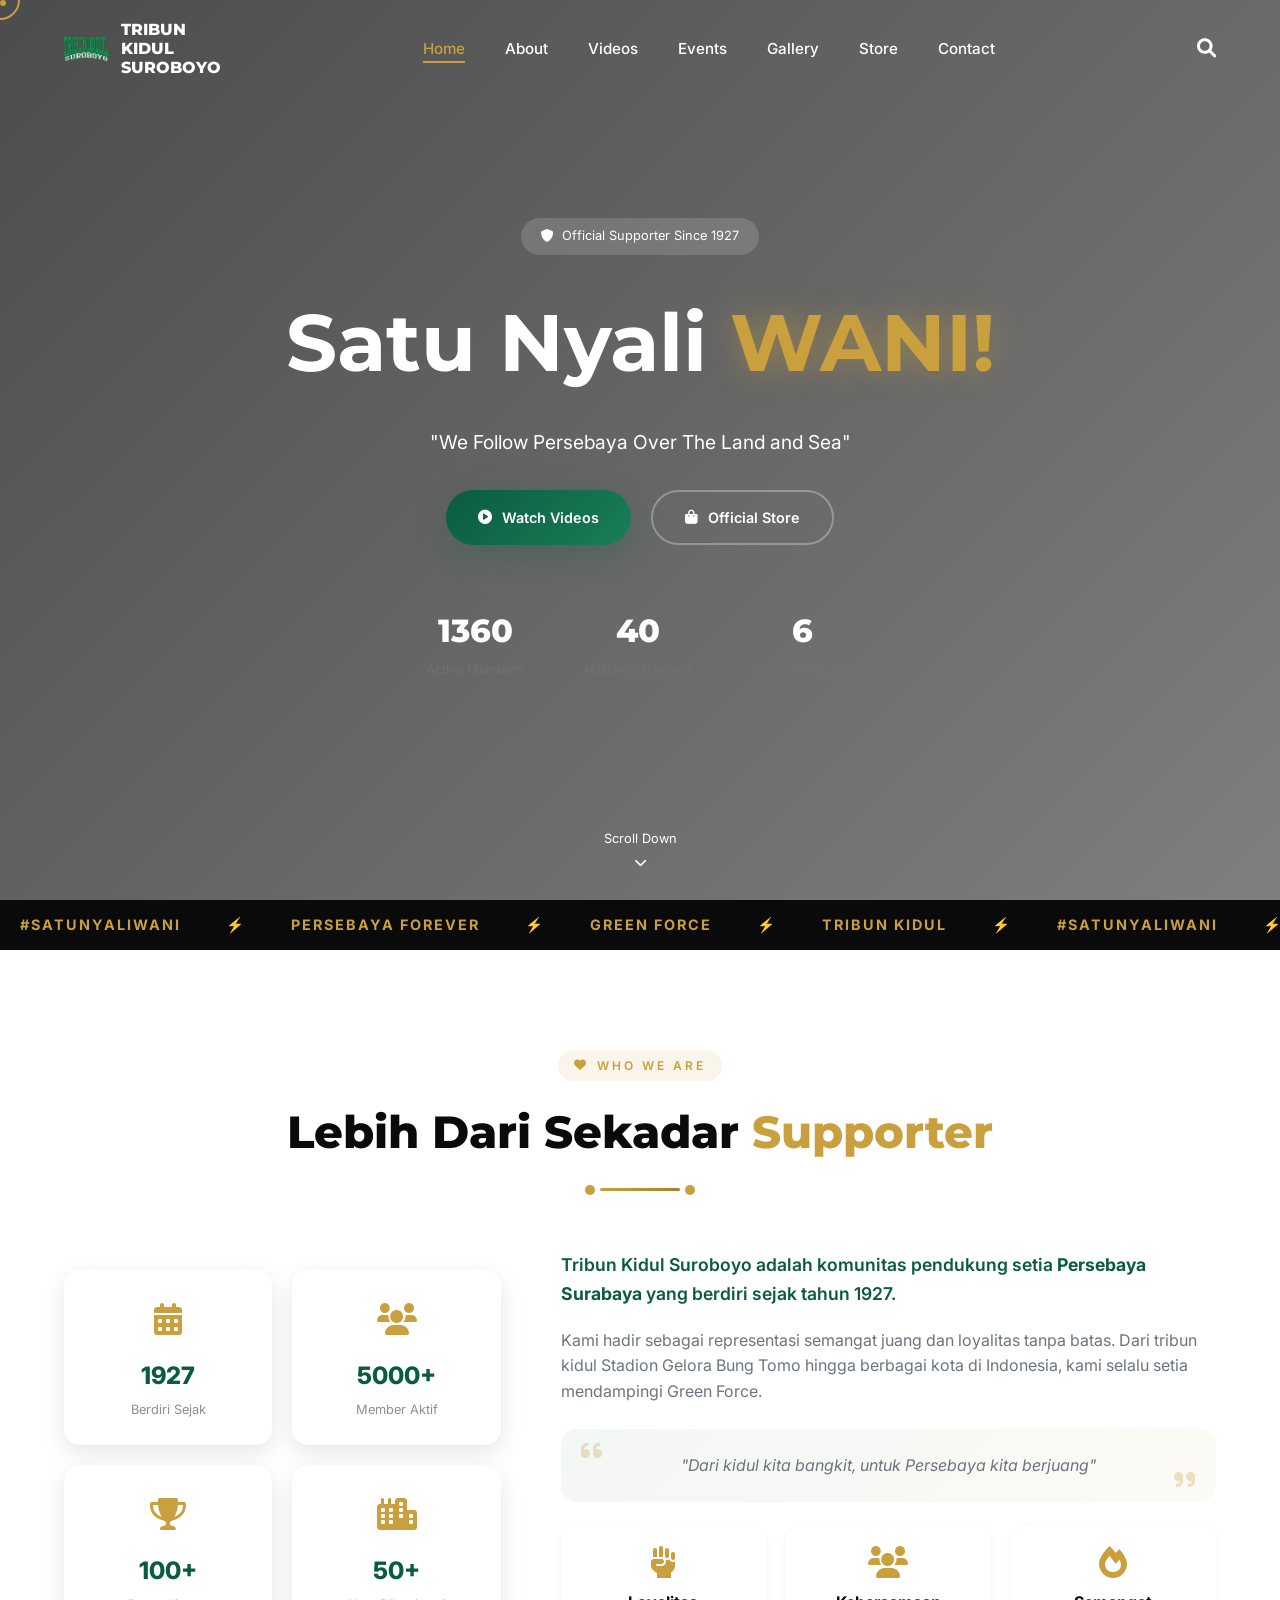
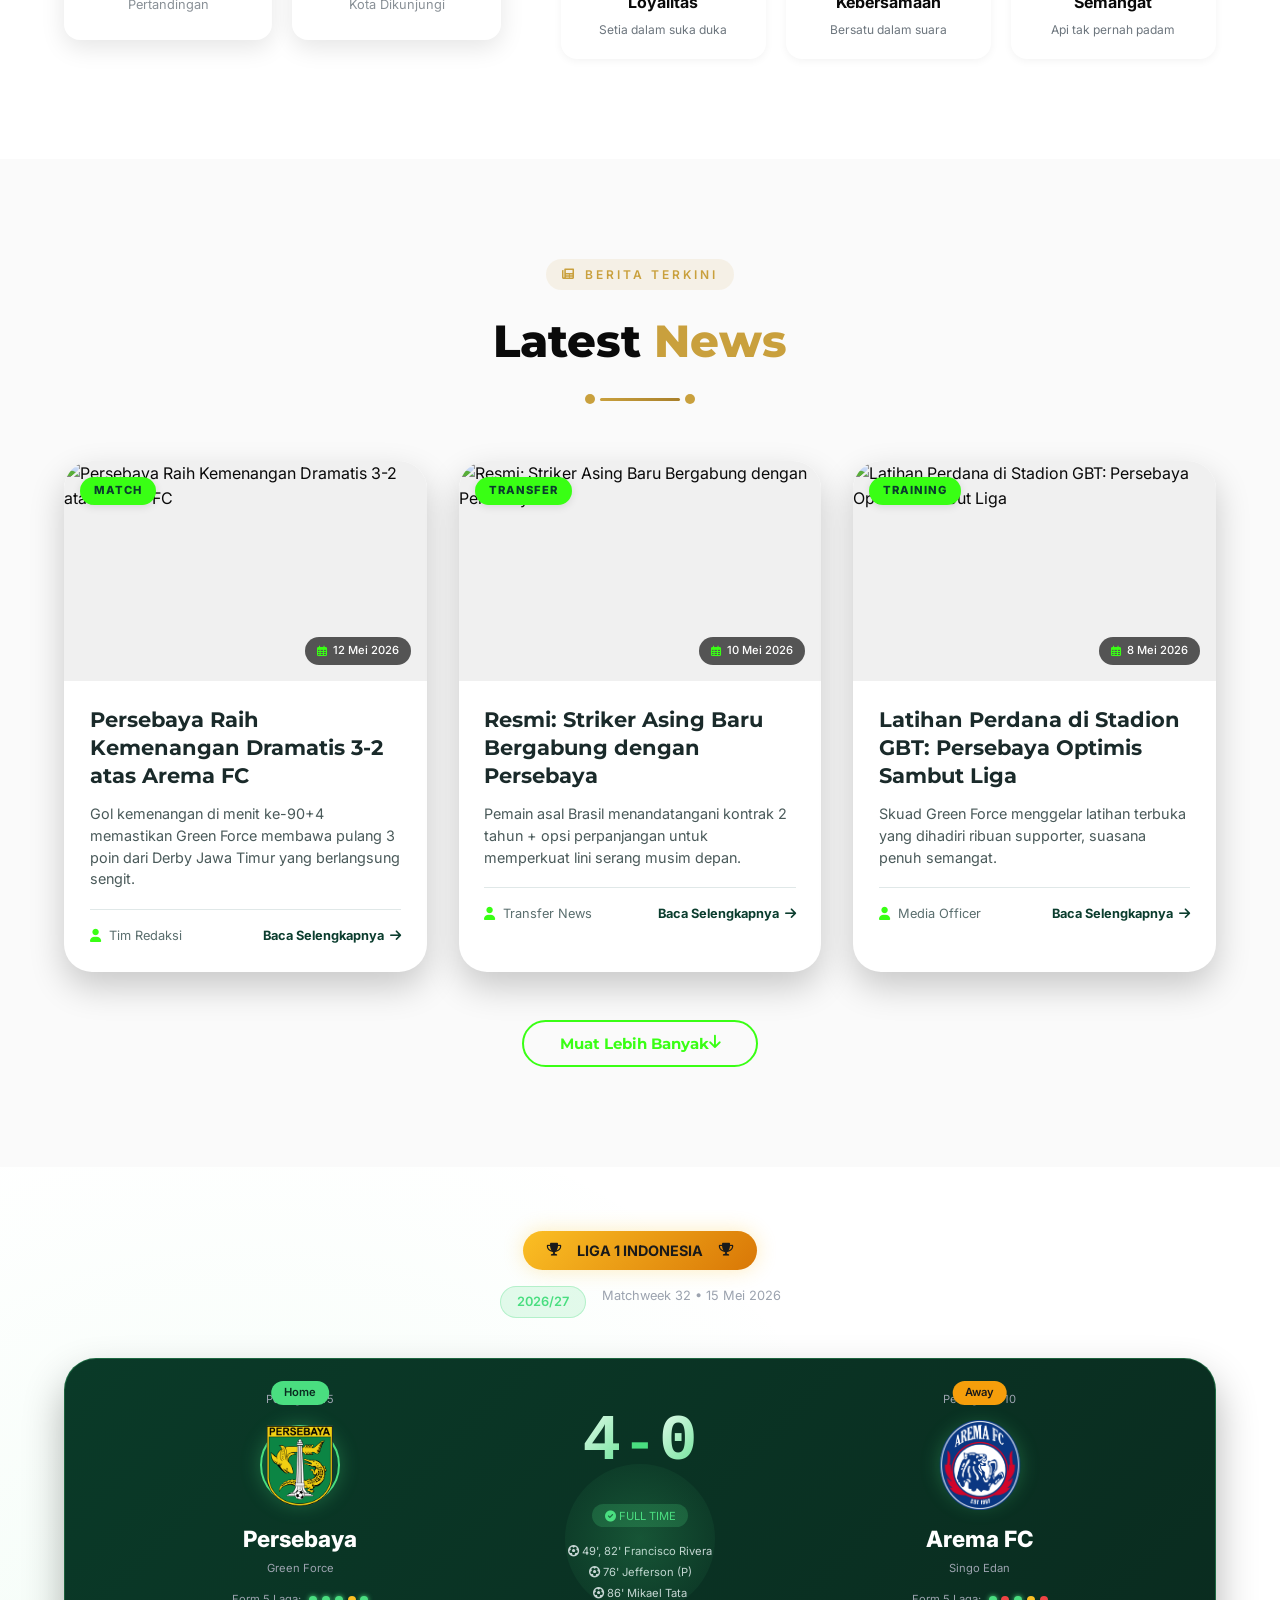
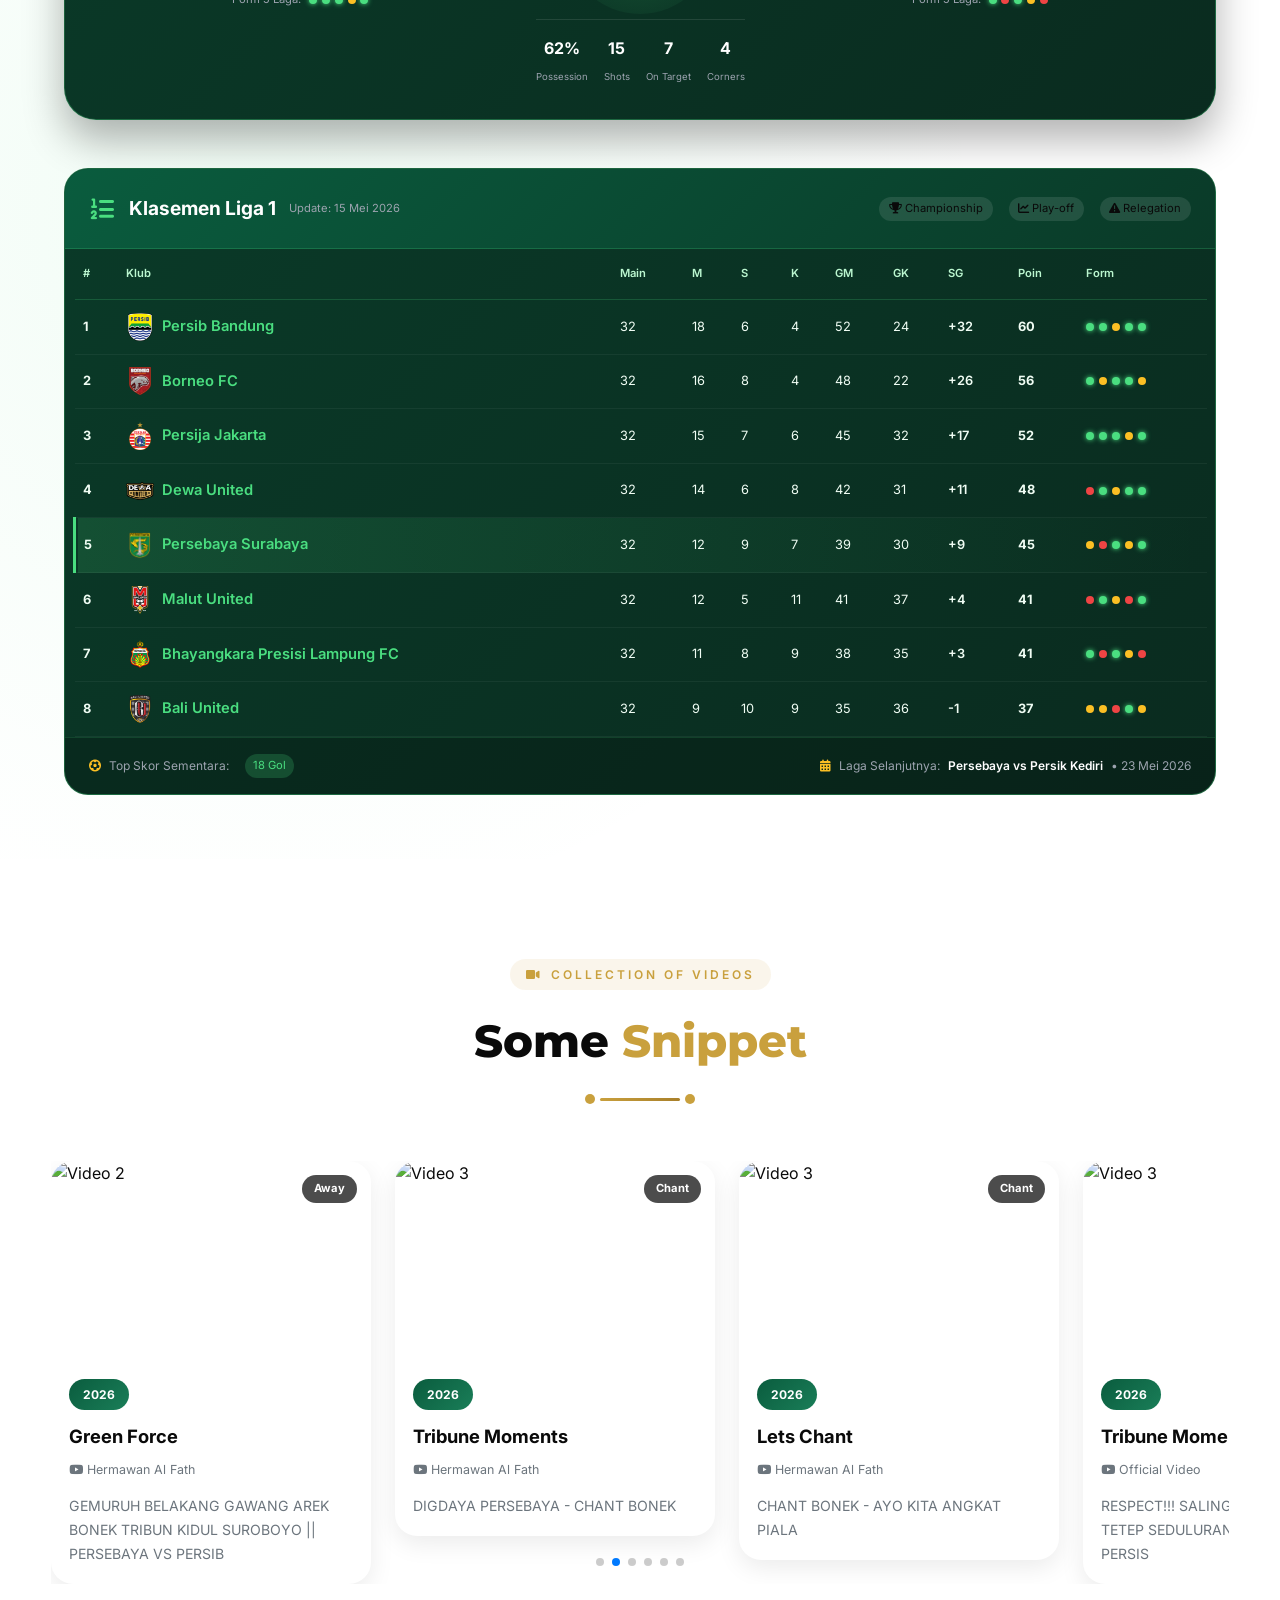
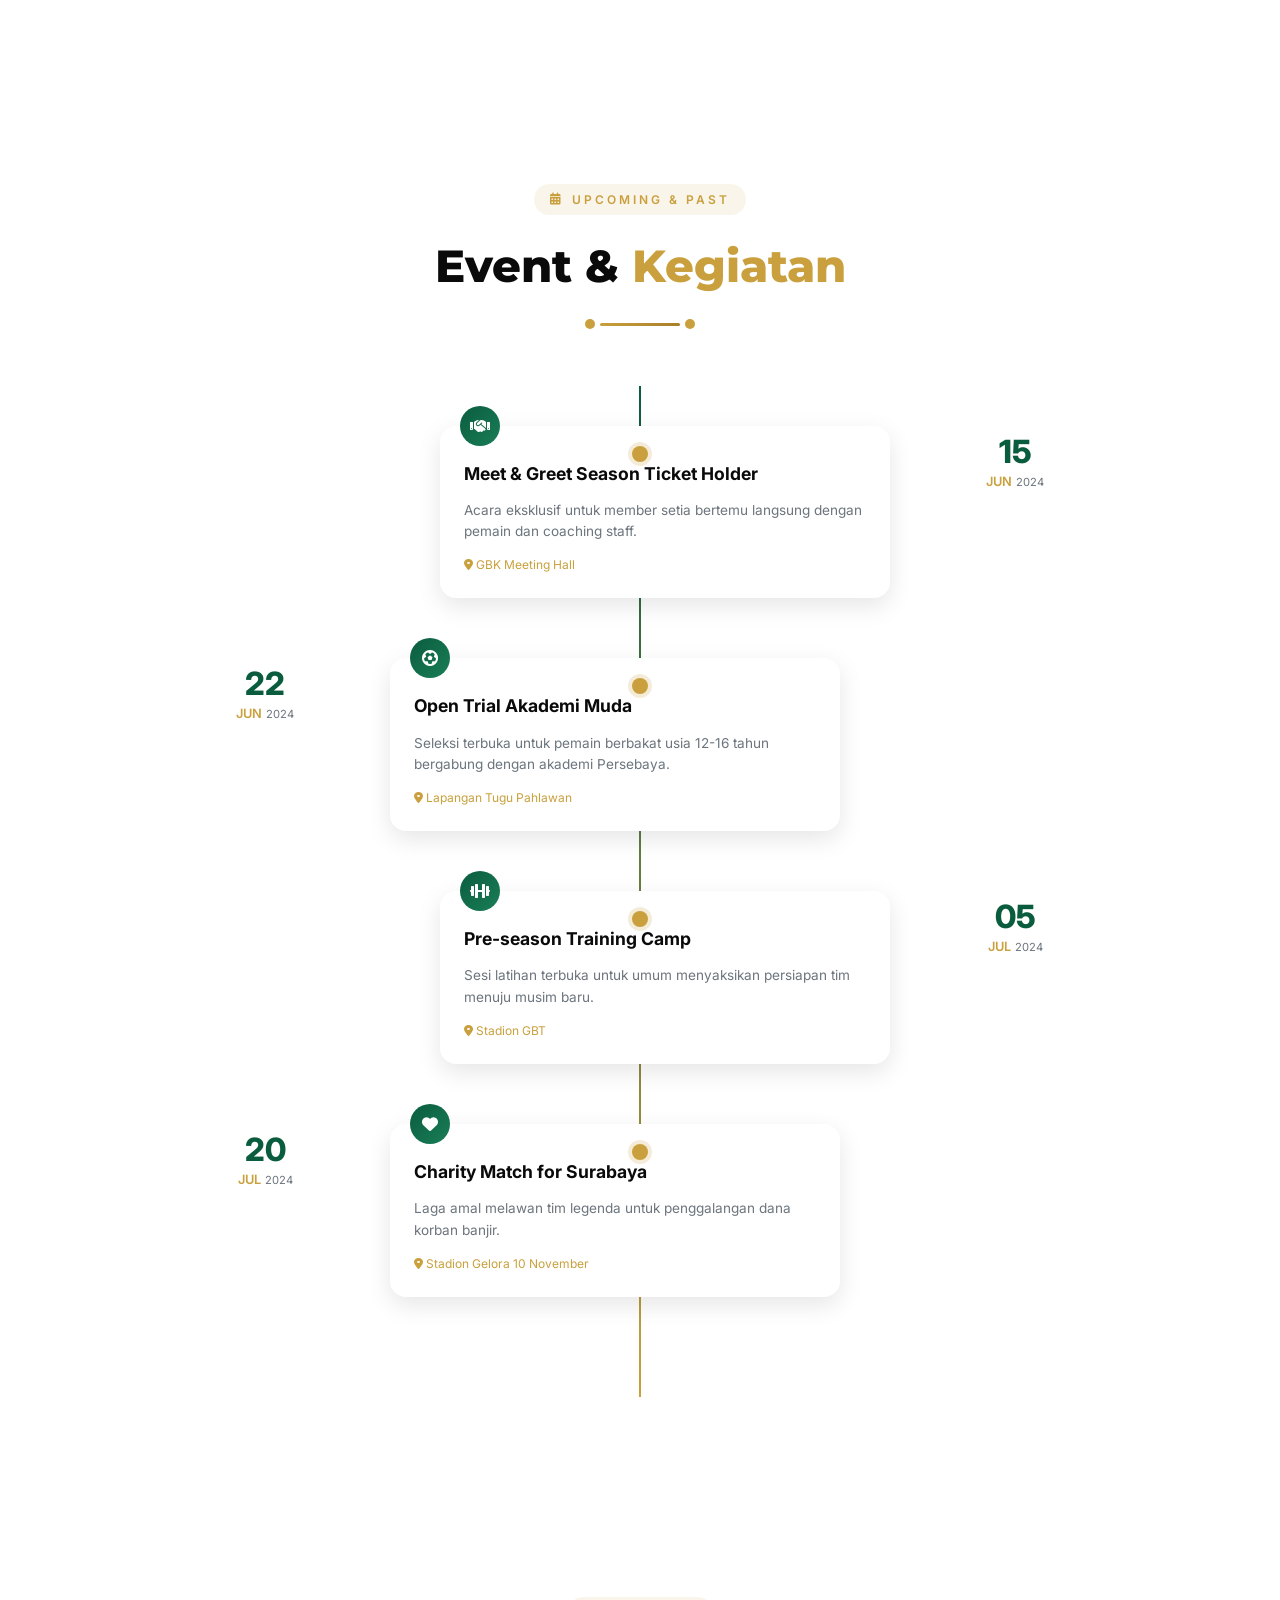
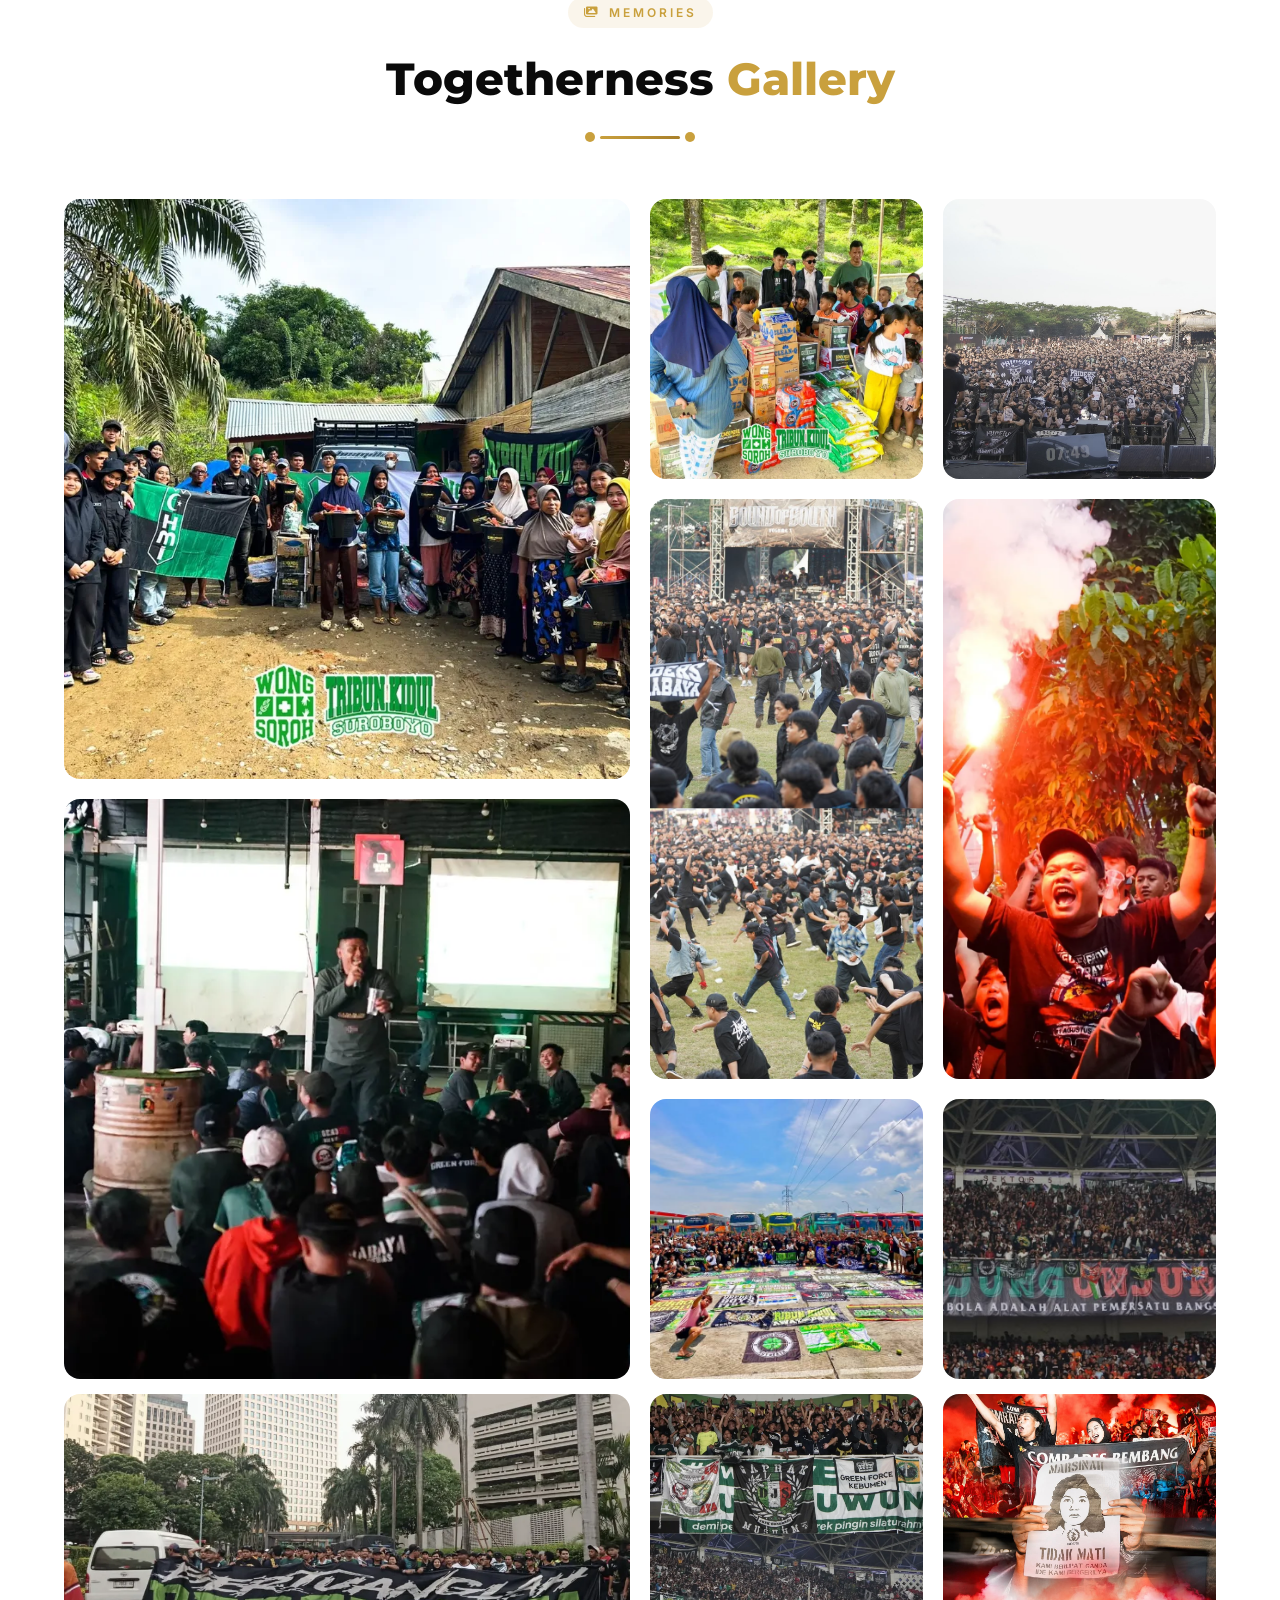
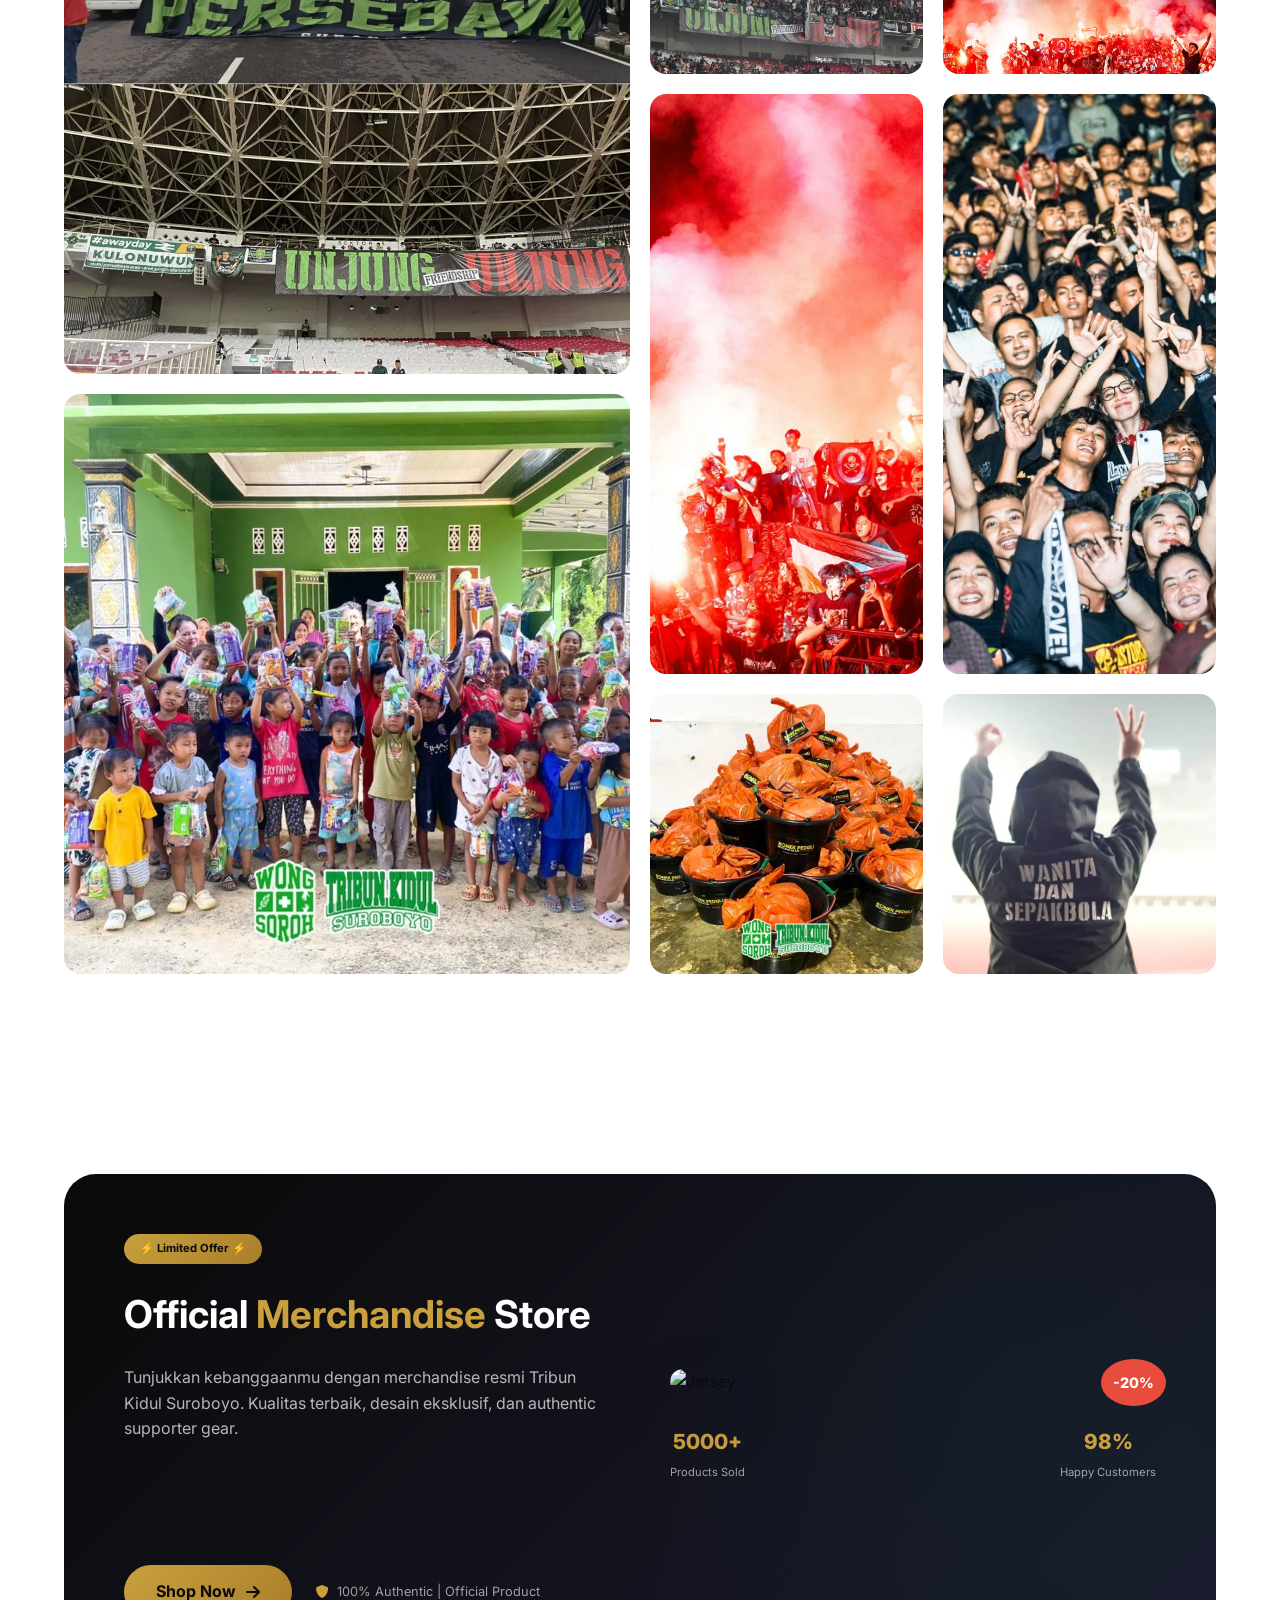
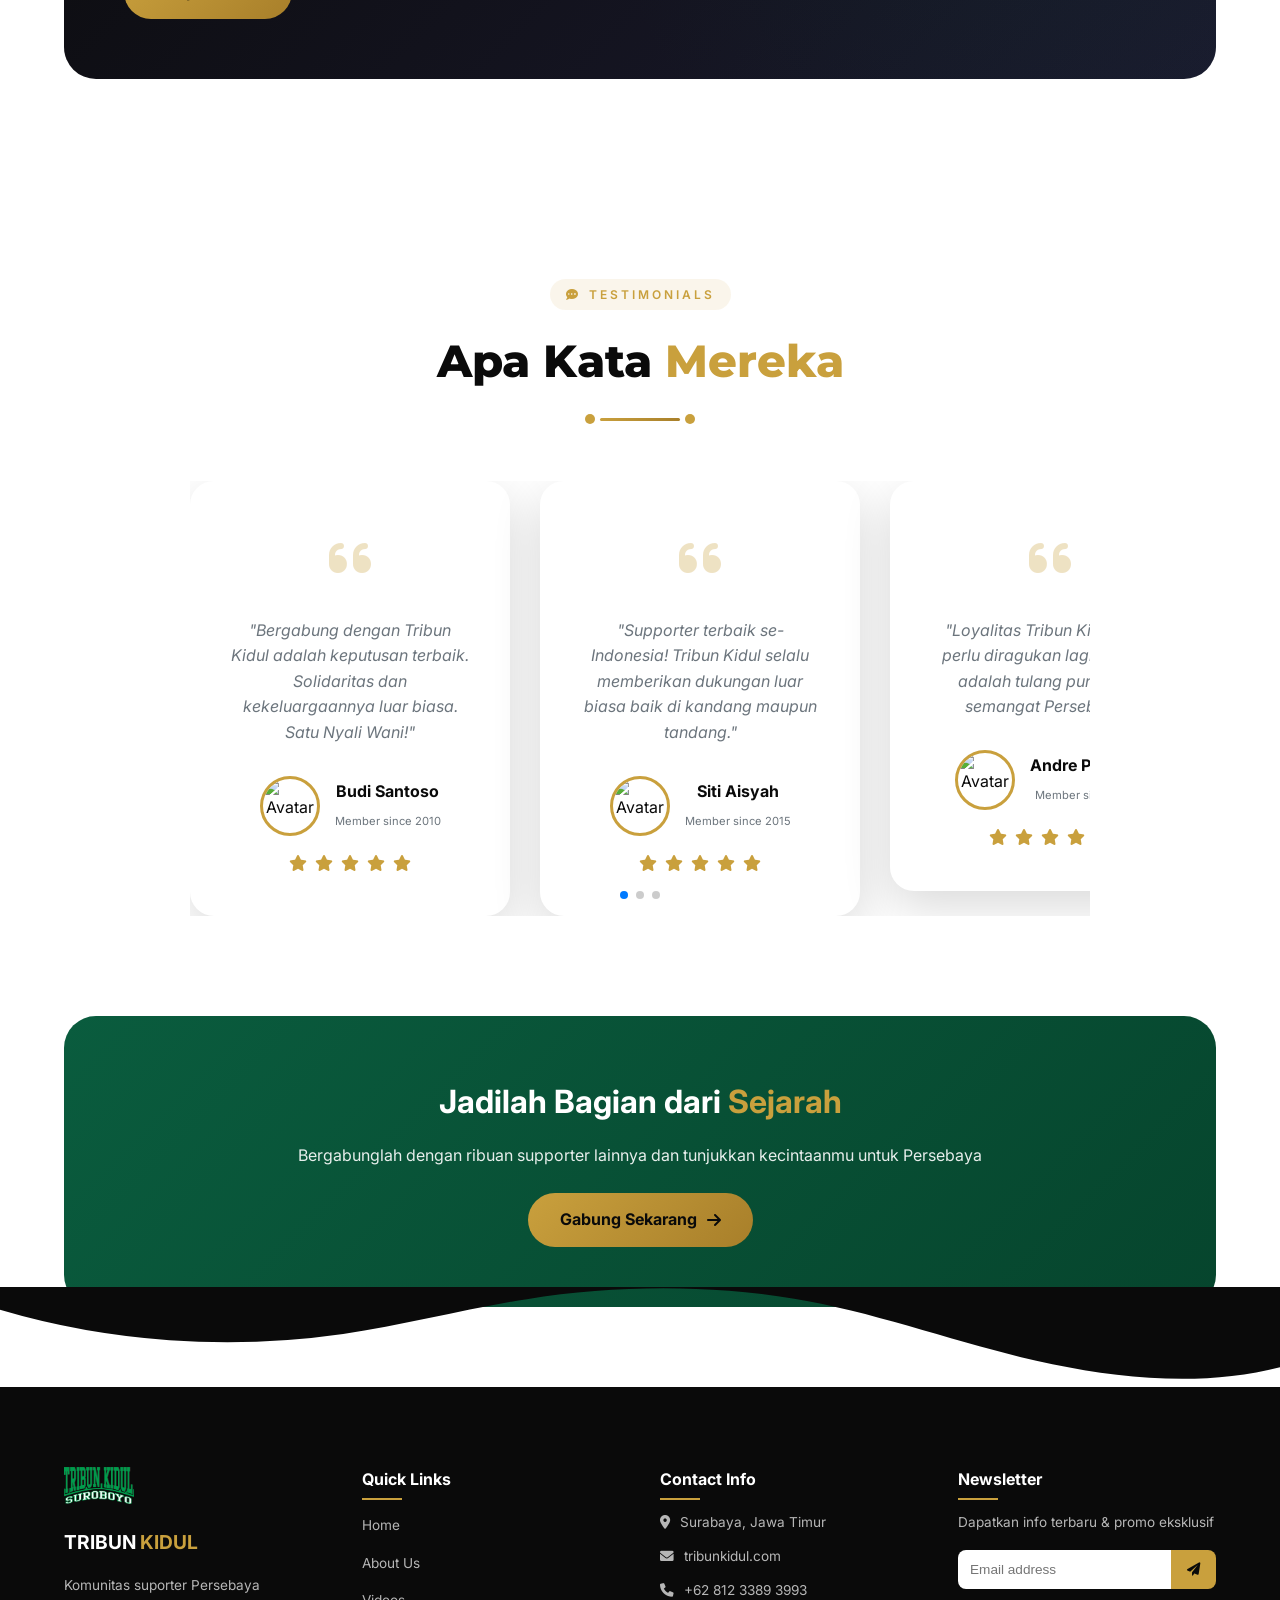
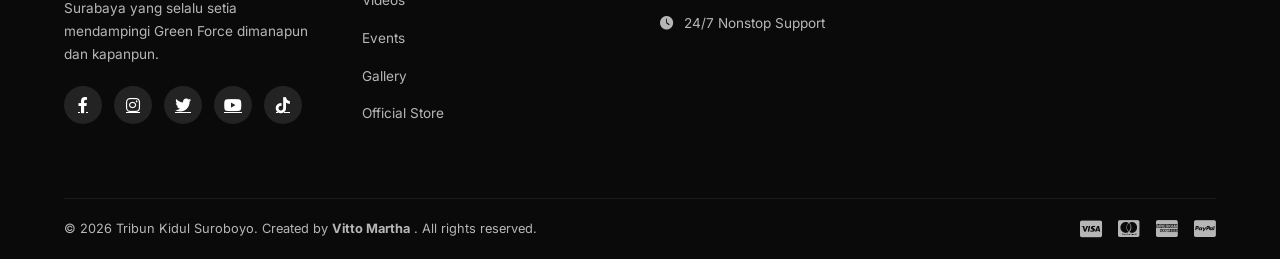
==== commit f7b94ea0: "Update index.html" ====
--- a/index.html
+++ b/index.html
@@ -261,6 +261,73 @@
                 </div>
             </div>
         </section>
+        <!-- ==================== NEWS SECTION ==================== -->
+        <section id="news" class="news premium-section">
+            <div class="container">
+                <div class="section-header" data-aos="fade-up">
+                    <span class="section-tag">
+                        <i class="fas fa-newspaper"></i>
+                        Berita Terkini
+                    </span>
+                    <h2 class="section-title">
+                        Latest
+                        <span class="highlight">News</span>
+                    </h2>
+                    <div class="section-divider"></div>
+                </div>
+                <!-- Grid Berita -->
+                <div
+                    class="news-grid"
+                    id="newsGrid"
+                    data-aos="fade-up"
+                    data-aos-delay="100"
+                >
+                    <!-- Berita akan diisi oleh JavaScript --></div>
+                <!-- Tombol Load More -->
+                <div class="news-loadmore" data-aos="fade-up">
+                    <button class="btn-loadmore" id="loadMoreBtn">
+                        Muat Lebih Banyak
+                        <i class="fas fa-arrow-down"></i>
+                    </button>
+                </div>
+            </div>
+        </section>
+        <!-- Modal Detail Berita -->
+        <div id="newsModal" class="news-modal">
+            <div class="modal-content glass-modal">
+                <div class="modal-header">
+                    <span class="modal-category" id="modalCategory"></span>
+                    <button class="modal-close">&times;</button>
+                </div>
+                <div class="modal-body">
+                    <img
+                        id="modalImage"
+                        src=""
+                        alt="News Image"
+                        class="modal-image"
+                    >
+                    <h2 id="modalTitle" class="modal-title"></h2>
+                    <div class="modal-meta">
+                        <span>
+                            <i class="far fa-calendar-alt"></i>
+                            <span id="modalDate"></span>
+                        </span>
+                        <span>
+                            <i class="fas fa-user"></i>
+                            <span id="modalAuthor"></span>
+                        </span>
+                    </div>
+                    <p id="modalContent" class="modal-text"></p>
+                </div>
+                <div class="modal-footer">
+                    <button class="modal-share">
+                        <i class="fas fa-share-alt"></i>
+                        Bagikan
+                    </button>
+                    <button class="modal-close-btn">Tutup</button>
+                </div>
+            </div>
+        </div>
         <!-- PREMIUM CLUB SCORE & STANDINGS SECTION -->
         <section class="premium-score-section">
             <div class="score-bg-gradient"></div>
--- a/style.css
+++ b/style.css
@@ -2448,4 +2448,420 @@
 ::selection {
     background: var(--secondary);
     color: var(--dark);
-}+}
+
+/* ==================== NEWS SECTION - PREMIUM CLEAN ==================== */
+.news {
+    background: #fafafa;
+    /* Sama dengan background utama */
+    position: relative;
+}
+
+.news-filters {
+    display: flex;
+    justify-content: center;
+    flex-wrap: wrap;
+    gap: 1rem;
+    margin-bottom: 3rem;
+}
+
+.filter-btn {
+    background: rgb(255, 255, 255);
+    border: 1px solid rgba(57, 255, 20, 0.3);
+    padding: 0.7rem 2rem;
+    border-radius: 50px;
+    font-family: 'Montserrat', sans-serif;
+    font-weight: 600;
+    font-size: 0.85rem;
+    letter-spacing: 0.5px;
+    color: #e0e0e0;
+    cursor: pointer;
+    transition: all 0.3s ease;
+    backdrop-filter: blur(4px);
+}
+
+.filter-btn:hover {
+    border-color: #39FF14;
+    background: rgba(57, 255, 20, 0.15);
+    color: #ffffff;
+    transform: translateY(-2px);
+}
+
+.filter-btn.active {
+    background: #39FF14;
+    color: #0B3D2E;
+    border-color: #39FF14;
+    box-shadow: 0 4px 12px rgba(57, 255, 20, 0.4);
+}
+
+/* Grid & Card */
+.news-grid {
+    display: grid;
+    grid-template-columns: repeat(auto-fill, minmax(340px, 1fr));
+    gap: 2rem;
+    margin-top: 1rem;
+}
+
+.news-card {
+    background: #ffffff;
+    border-radius: 28px;
+    overflow: hidden;
+    box-shadow: 0 15px 35px rgba(0, 0, 0, 0.2);
+    transition: all 0.4s cubic-bezier(0.2, 0.9, 0.4, 1.1);
+    cursor: pointer;
+    position: relative;
+}
+
+.news-card:hover {
+    transform: translateY(-10px);
+    box-shadow: 0 25px 45px rgba(0, 0, 0, 0.3), 0 0 0 2px #39FF14;
+}
+
+.news-image {
+    position: relative;
+    height: 220px;
+    overflow: hidden;
+    background: #f0f0f0;
+}
+
+.news-image img {
+    width: 100%;
+    height: 100%;
+    object-fit: cover;
+    transition: transform 0.5s ease;
+}
+
+.news-card:hover .news-image img {
+    transform: scale(1.05);
+}
+
+.news-category {
+    position: absolute;
+    top: 16px;
+    left: 16px;
+    background: #39FF14;
+    color: #0B3D2E;
+    font-size: 0.7rem;
+    font-weight: 800;
+    padding: 5px 14px;
+    border-radius: 40px;
+    text-transform: uppercase;
+    letter-spacing: 1px;
+    z-index: 2;
+    box-shadow: 0 2px 8px rgba(0, 0, 0, 0.1);
+}
+
+.news-date {
+    position: absolute;
+    bottom: 16px;
+    right: 16px;
+    background: rgba(0, 0, 0, 0.65);
+    backdrop-filter: blur(6px);
+    padding: 5px 12px;
+    border-radius: 30px;
+    font-size: 0.7rem;
+    color: #fff;
+    display: flex;
+    align-items: center;
+    gap: 6px;
+    font-weight: 500;
+}
+
+.news-date i {
+    color: #39FF14;
+    font-size: 0.7rem;
+}
+
+.news-content {
+    padding: 1.6rem;
+}
+
+.news-content h3 {
+    font-family: 'Montserrat', sans-serif;
+    font-size: 1.3rem;
+    font-weight: 700;
+    margin-bottom: 0.8rem;
+    line-height: 1.35;
+    color: #1a2a2a;
+    transition: color 0.2s;
+}
+
+.news-card:hover .news-content h3 {
+    color: #0B3D2E;
+}
+
+.news-excerpt {
+    color: #4a5a5a;
+    font-size: 0.9rem;
+    line-height: 1.5;
+    margin-bottom: 1.2rem;
+}
+
+.news-meta {
+    display: flex;
+    justify-content: space-between;
+    align-items: center;
+    border-top: 1px solid #e0e8e8;
+    padding-top: 1rem;
+    margin-top: 0.5rem;
+}
+
+.news-author {
+    display: flex;
+    align-items: center;
+    gap: 8px;
+    font-size: 0.8rem;
+    color: #5a6e6e;
+}
+
+.news-author i {
+    color: #39FF14;
+    font-size: 0.8rem;
+}
+
+.read-more {
+    color: #0B3D2E;
+    font-size: 0.8rem;
+    font-weight: 700;
+    text-decoration: none;
+    transition: 0.3s;
+    display: inline-flex;
+    align-items: center;
+    gap: 6px;
+}
+
+.read-more i {
+    transition: transform 0.2s;
+}
+
+.read-more:hover {
+    color: #39FF14;
+}
+
+.read-more:hover i {
+    transform: translateX(4px);
+}
+
+/* Load More Button */
+.news-loadmore {
+    text-align: center;
+    margin-top: 3rem;
+}
+
+.btn-loadmore {
+    background: transparent;
+    border: 2px solid #39FF14;
+    color: #39FF14;
+    padding: 12px 36px;
+    border-radius: 50px;
+    font-weight: 700;
+    font-size: 0.95rem;
+    cursor: pointer;
+    transition: all 0.3s;
+    backdrop-filter: blur(4px);
+    font-family: 'Montserrat', sans-serif;
+}
+
+.btn-loadmore:hover {
+    background: #39FF14;
+    color: #0B3D2E;
+    box-shadow: 0 0 20px rgba(57, 255, 20, 0.6);
+    transform: translateY(-2px);
+}
+
+/* Responsive */
+@media (max-width: 768px) {
+    .news-grid {
+        grid-template-columns: 1fr;
+        gap: 1.5rem;
+    }
+
+    .filter-btn {
+        padding: 0.5rem 1.2rem;
+        font-size: 0.75rem;
+    }
+
+    .news-content h3 {
+        font-size: 1.1rem;
+    }
+}
+
+/* ==================== MODAL NEWS PREMIUM ==================== */
+.news-modal {
+    display: none;
+    position: fixed;
+    z-index: 9999;
+    left: 0;
+    top: 0;
+    width: 100%;
+    height: 100%;
+    background-color: rgba(5, 27, 20, 0.95);
+    backdrop-filter: blur(12px);
+    justify-content: center;
+    align-items: center;
+    opacity: 0;
+    transition: opacity 0.3s ease;
+}
+
+.news-modal.show {
+    display: flex;
+    opacity: 1;
+}
+
+.modal-content {
+    background: #ffffff;
+    border-radius: 32px;
+    max-width: 750px;
+    width: 90%;
+    max-height: 85vh;
+    overflow-y: auto;
+    position: relative;
+    box-shadow: 0 25px 50px rgba(0, 0, 0, 0.3), 0 0 0 2px rgba(57, 255, 20, 0.3);
+    animation: modalFadeIn 0.4s cubic-bezier(0.2, 0.9, 0.4, 1.1);
+}
+
+@keyframes modalFadeIn {
+    from {
+        opacity: 0;
+        transform: scale(0.95) translateY(20px);
+    }
+
+    to {
+        opacity: 1;
+        transform: scale(1) translateY(0);
+    }
+}
+
+.modal-header {
+    display: flex;
+    justify-content: space-between;
+    align-items: center;
+    padding: 1.2rem 1.5rem;
+    border-bottom: 2px solid #eef2f2;
+}
+
+.modal-category {
+    background: #39FF14;
+    color: #0B3D2E;
+    font-size: 0.7rem;
+    font-weight: 800;
+    padding: 4px 16px;
+    border-radius: 40px;
+    text-transform: uppercase;
+    letter-spacing: 1px;
+}
+
+.modal-close {
+    background: none;
+    border: none;
+    font-size: 2rem;
+    cursor: pointer;
+    color: #888;
+    transition: 0.2s;
+    line-height: 1;
+}
+
+.modal-close:hover {
+    color: #39FF14;
+    transform: scale(1.1);
+}
+
+.modal-body {
+    padding: 1.5rem;
+}
+
+.modal-image {
+    width: 100%;
+    max-height: 350px;
+    object-fit: cover;
+    border-radius: 24px;
+    margin-bottom: 1.5rem;
+    box-shadow: 0 10px 25px rgba(0, 0, 0, 0.1);
+}
+
+.modal-title {
+    font-family: 'Montserrat', sans-serif;
+    font-size: 1.8rem;
+    font-weight: 800;
+    color: #0B3D2E;
+    margin-bottom: 1rem;
+    line-height: 1.3;
+}
+
+.modal-meta {
+    display: flex;
+    gap: 1.5rem;
+    margin-bottom: 1.5rem;
+    padding-bottom: 1rem;
+    border-bottom: 1px solid #e0e8e8;
+    font-size: 0.85rem;
+    color: #5a6e6e;
+}
+
+.modal-meta i {
+    color: #39FF14;
+    margin-right: 6px;
+    width: 16px;
+}
+
+.modal-text {
+    font-size: 1rem;
+    line-height: 1.7;
+    color: #2a3a3a;
+    text-align: justify;
+}
+
+.modal-footer {
+    padding: 1.2rem 1.5rem;
+    border-top: 1px solid #eef2f2;
+    display: flex;
+    justify-content: flex-end;
+    gap: 1rem;
+}
+
+.modal-share,
+.modal-close-btn {
+    padding: 10px 22px;
+    border-radius: 40px;
+    font-weight: 600;
+    cursor: pointer;
+    transition: 0.3s;
+    border: none;
+    font-family: 'Montserrat', sans-serif;
+}
+
+.modal-share {
+    background: #f0f0f0;
+    color: #0B3D2E;
+}
+
+.modal-share:hover {
+    background: #39FF14;
+    color: #0B3D2E;
+}
+
+.modal-close-btn {
+    background: #0B3D2E;
+    color: white;
+}
+
+.modal-close-btn:hover {
+    background: #39FF14;
+    color: #0B3D2E; 
+}
+
+/* Responsive modal */
+@media (max-width: 640px) {
+    .modal-content {
+        width: 95%;
+        max-height: 90vh;
+    }
+
+    .modal-title {
+        font-size: 1.4rem;
+    }
+
+    .modal-body {
+        padding: 1rem;
+    }
+}
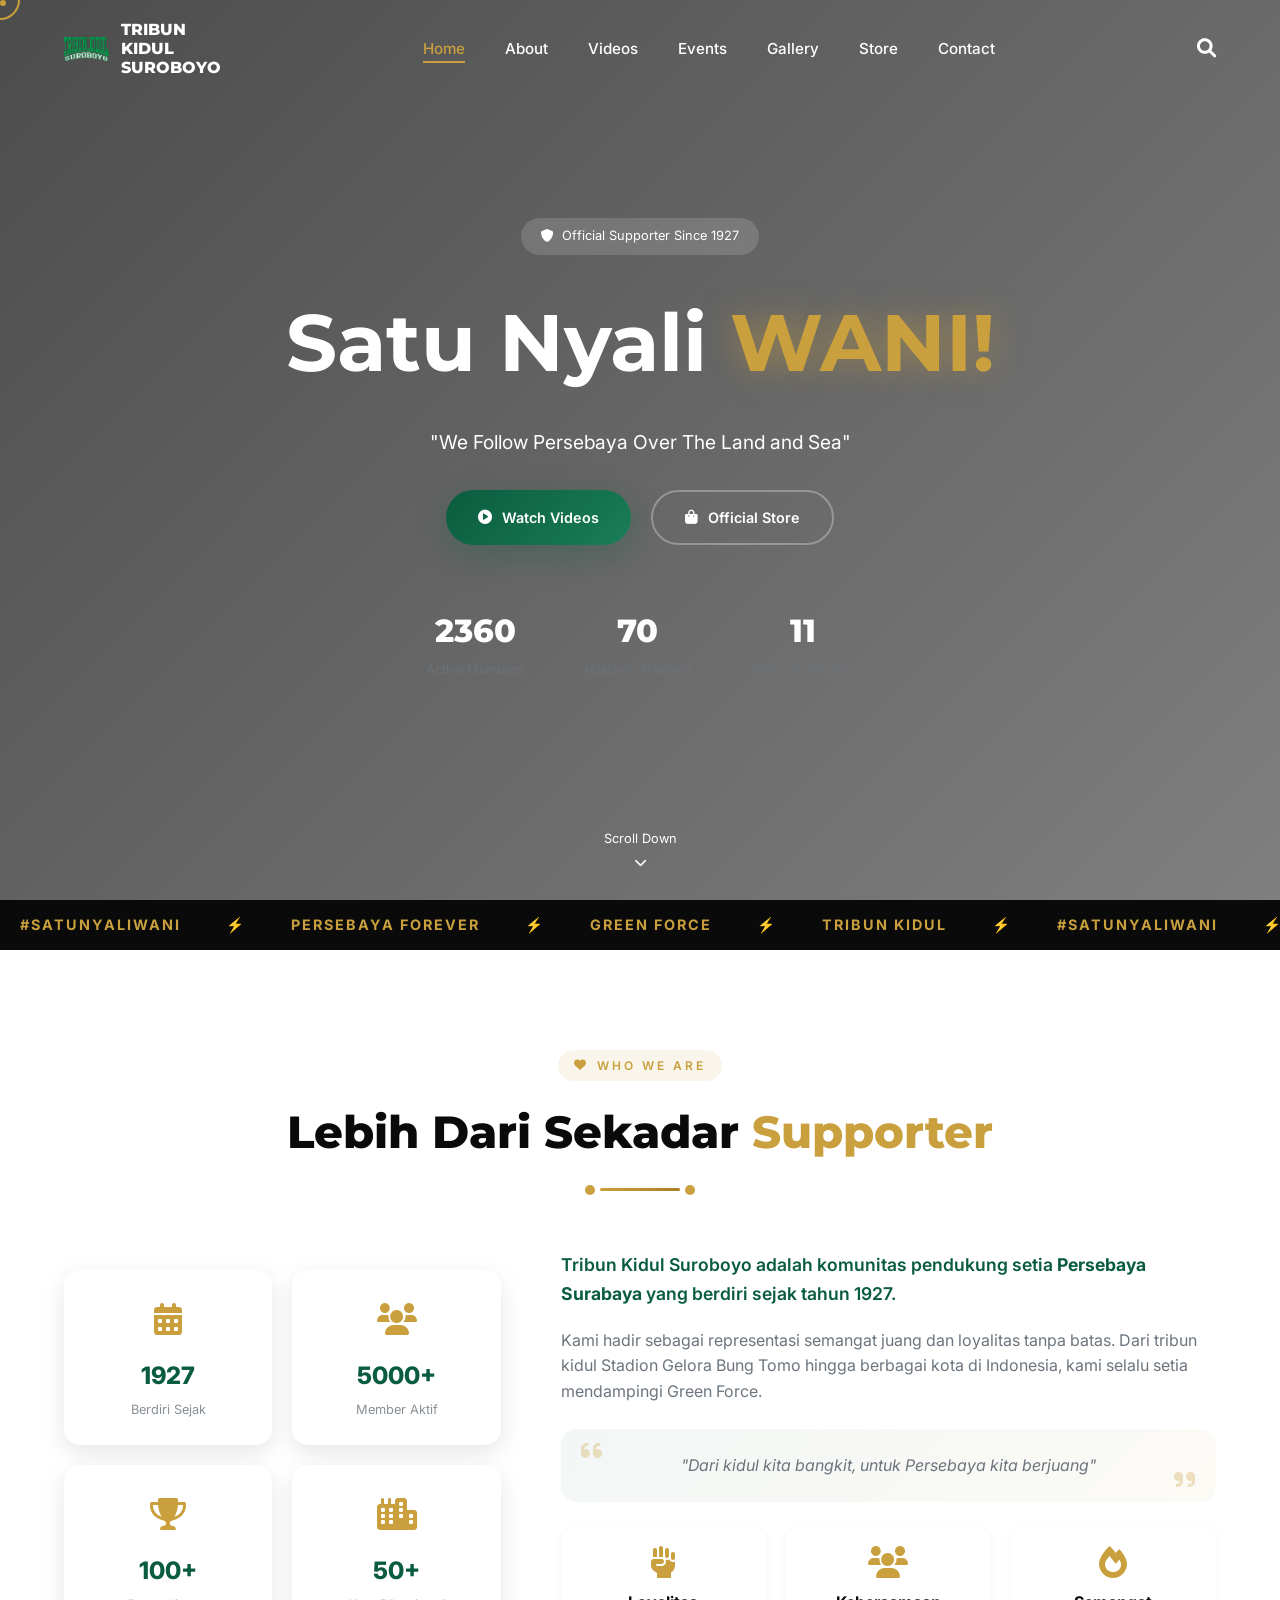
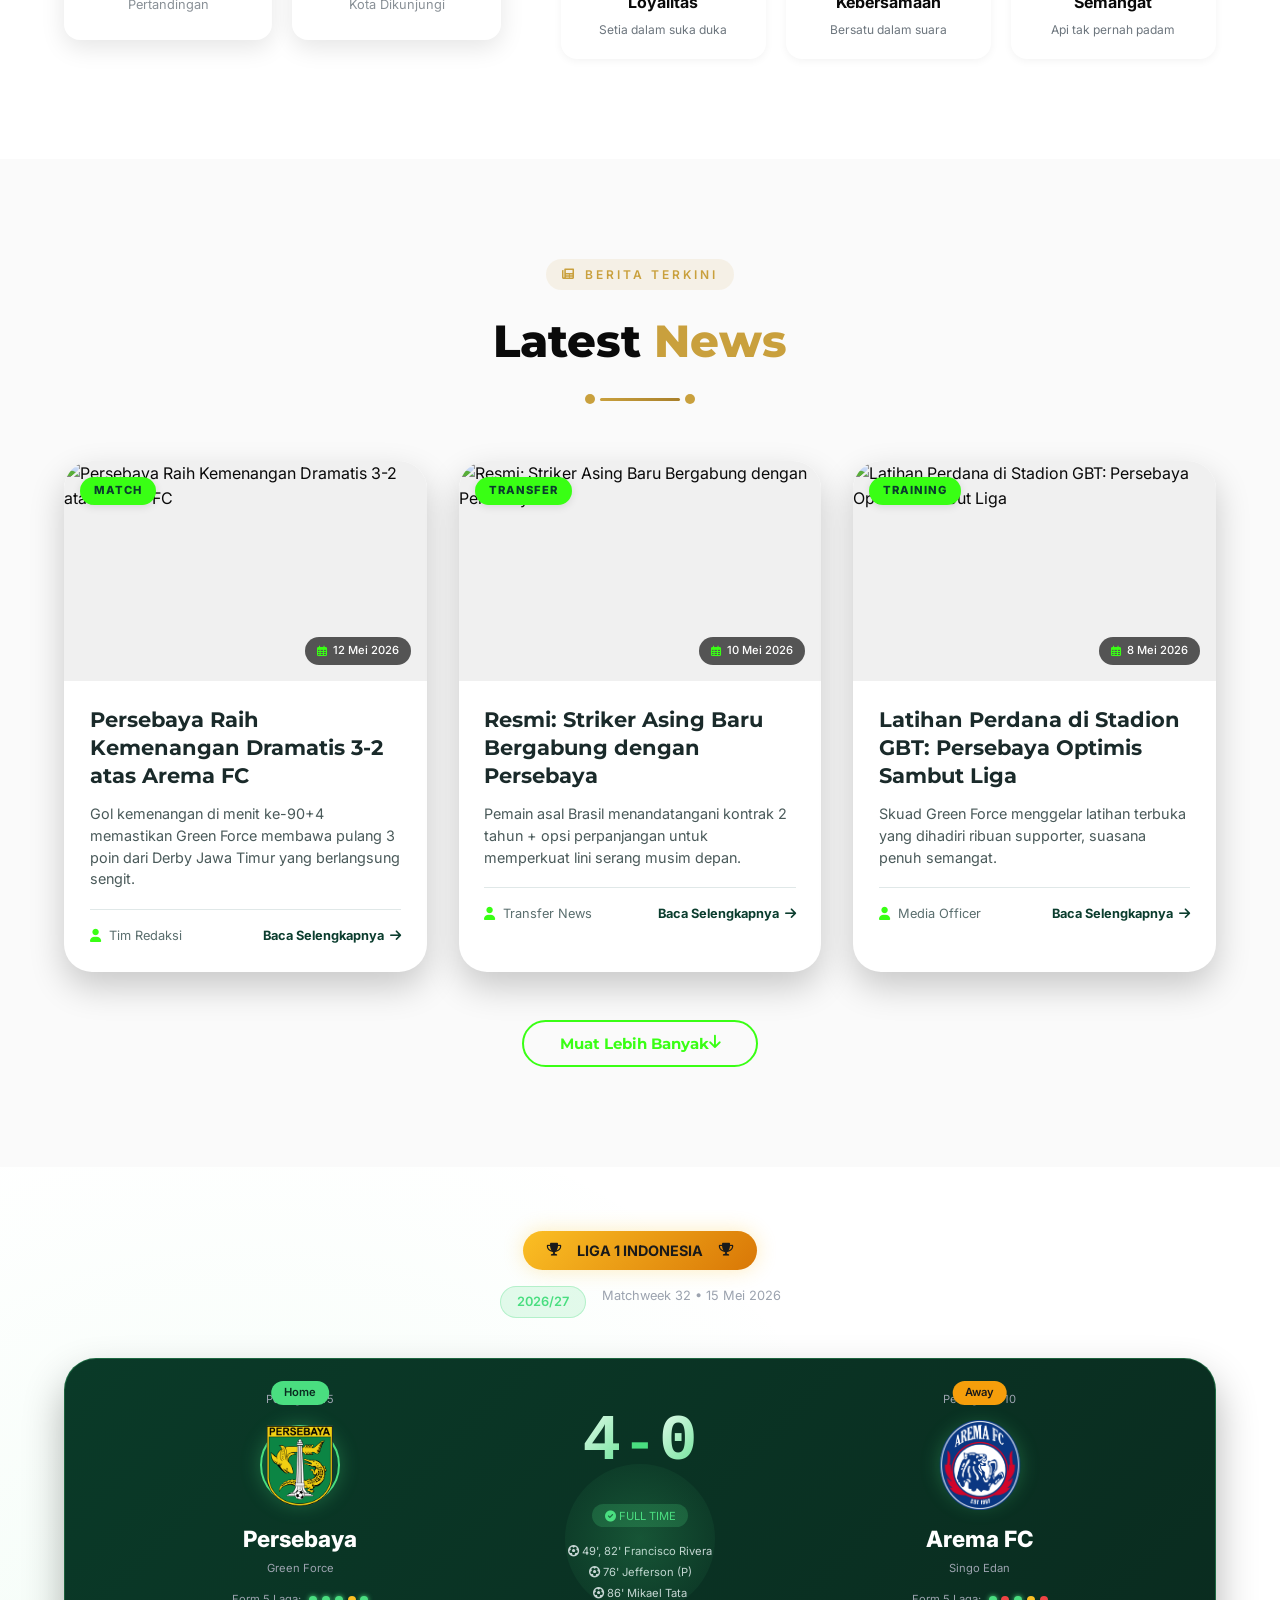
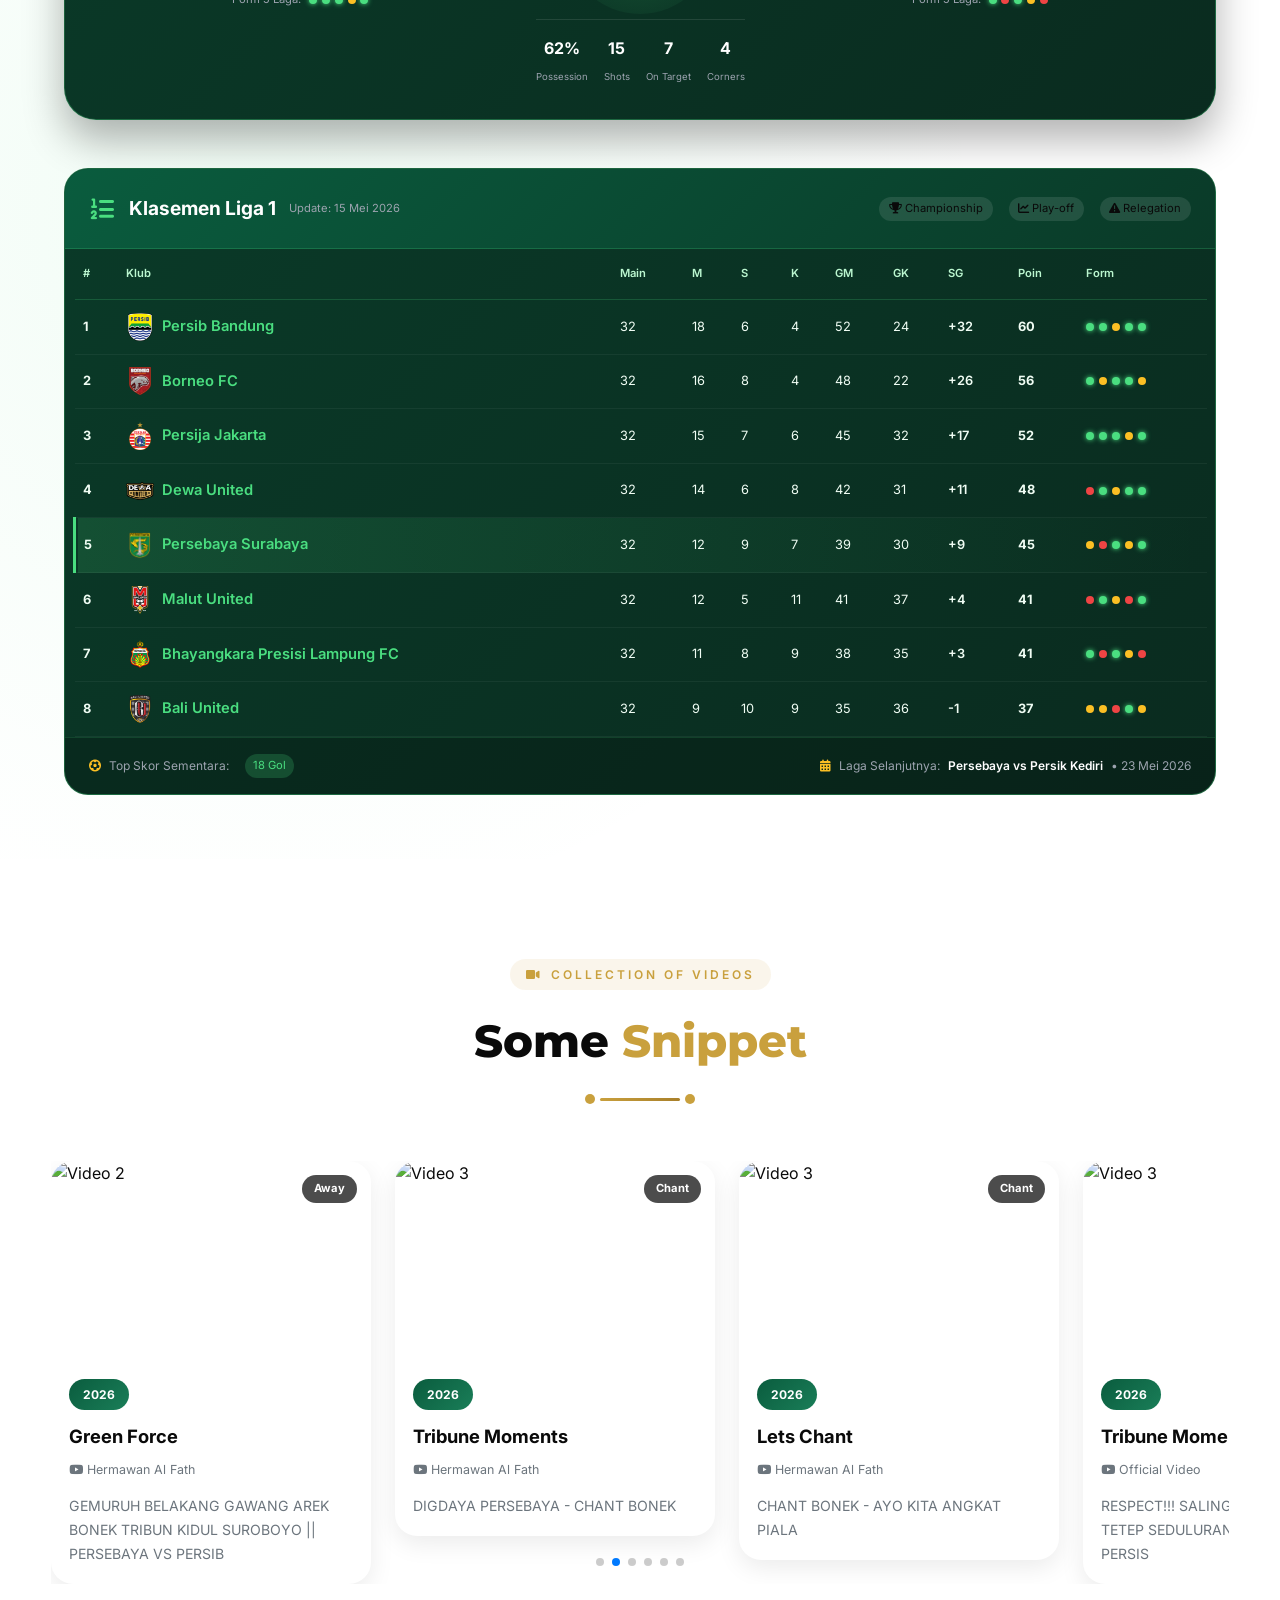
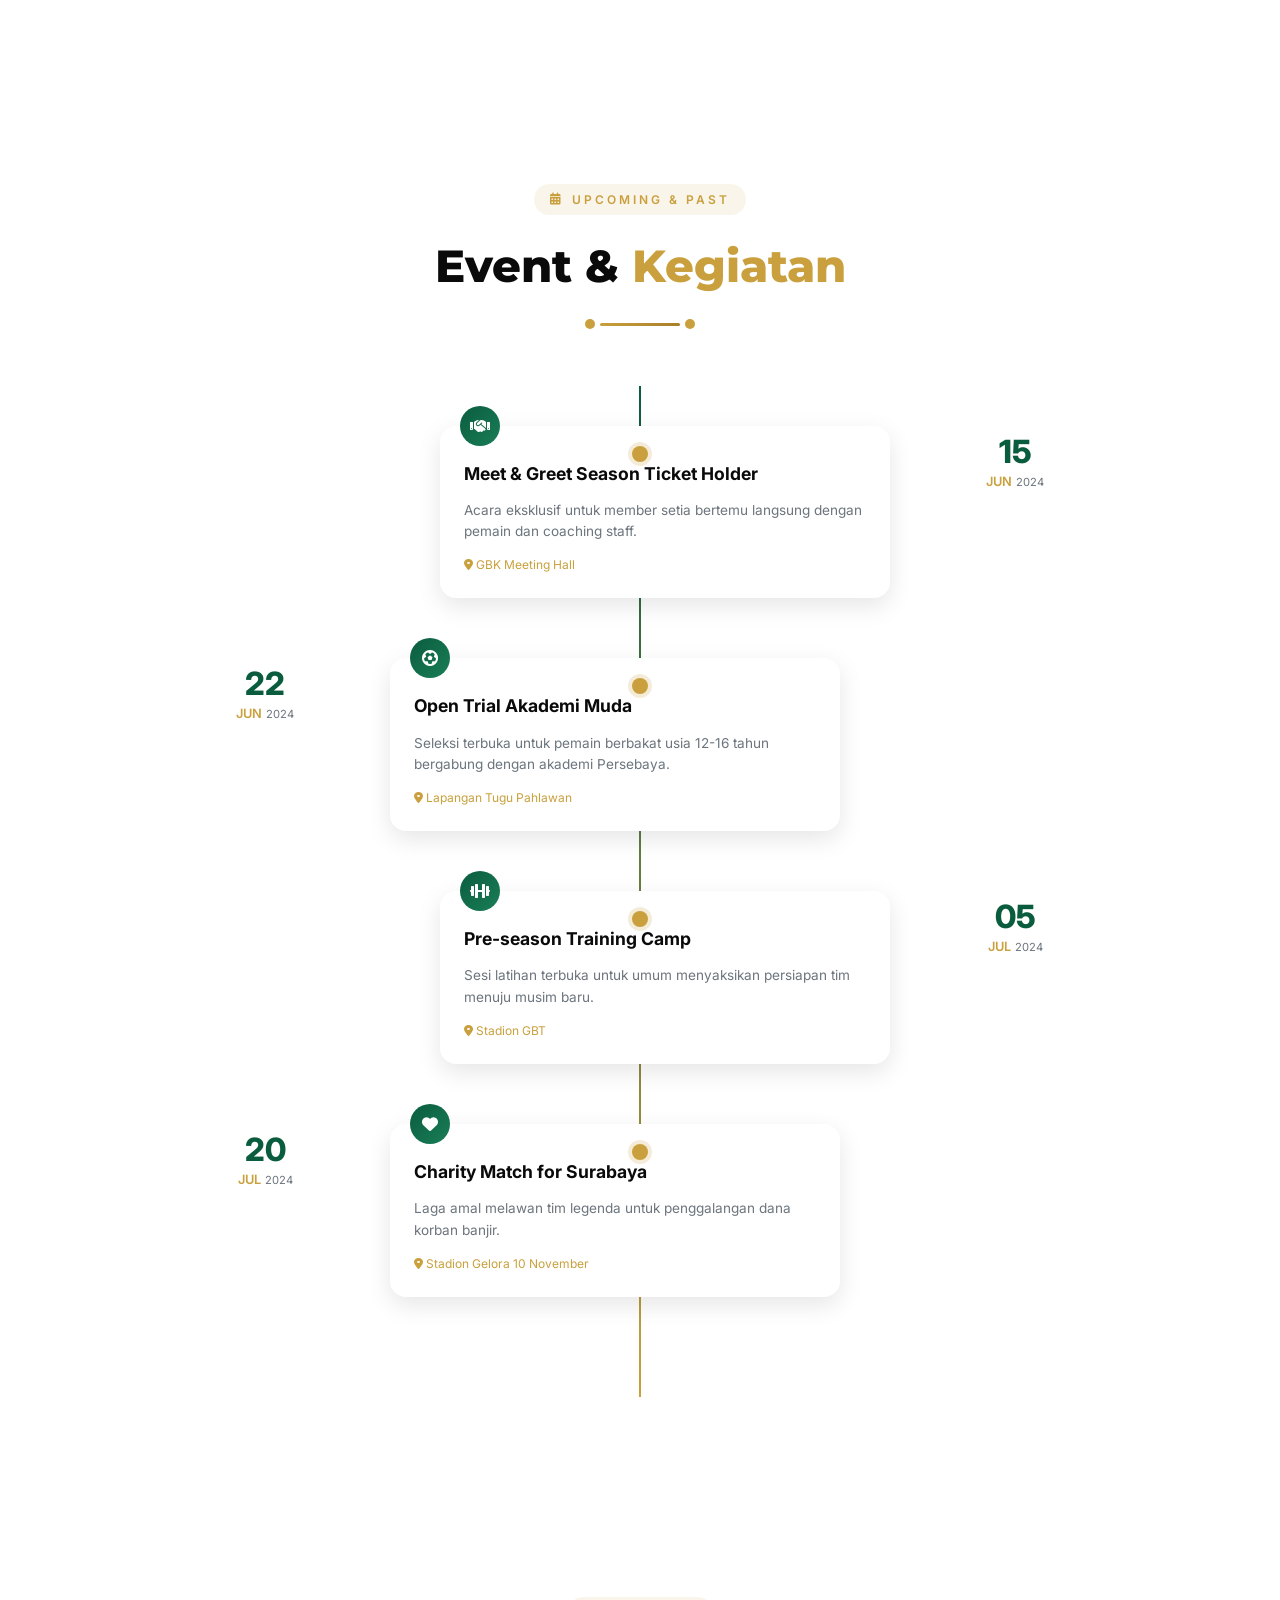
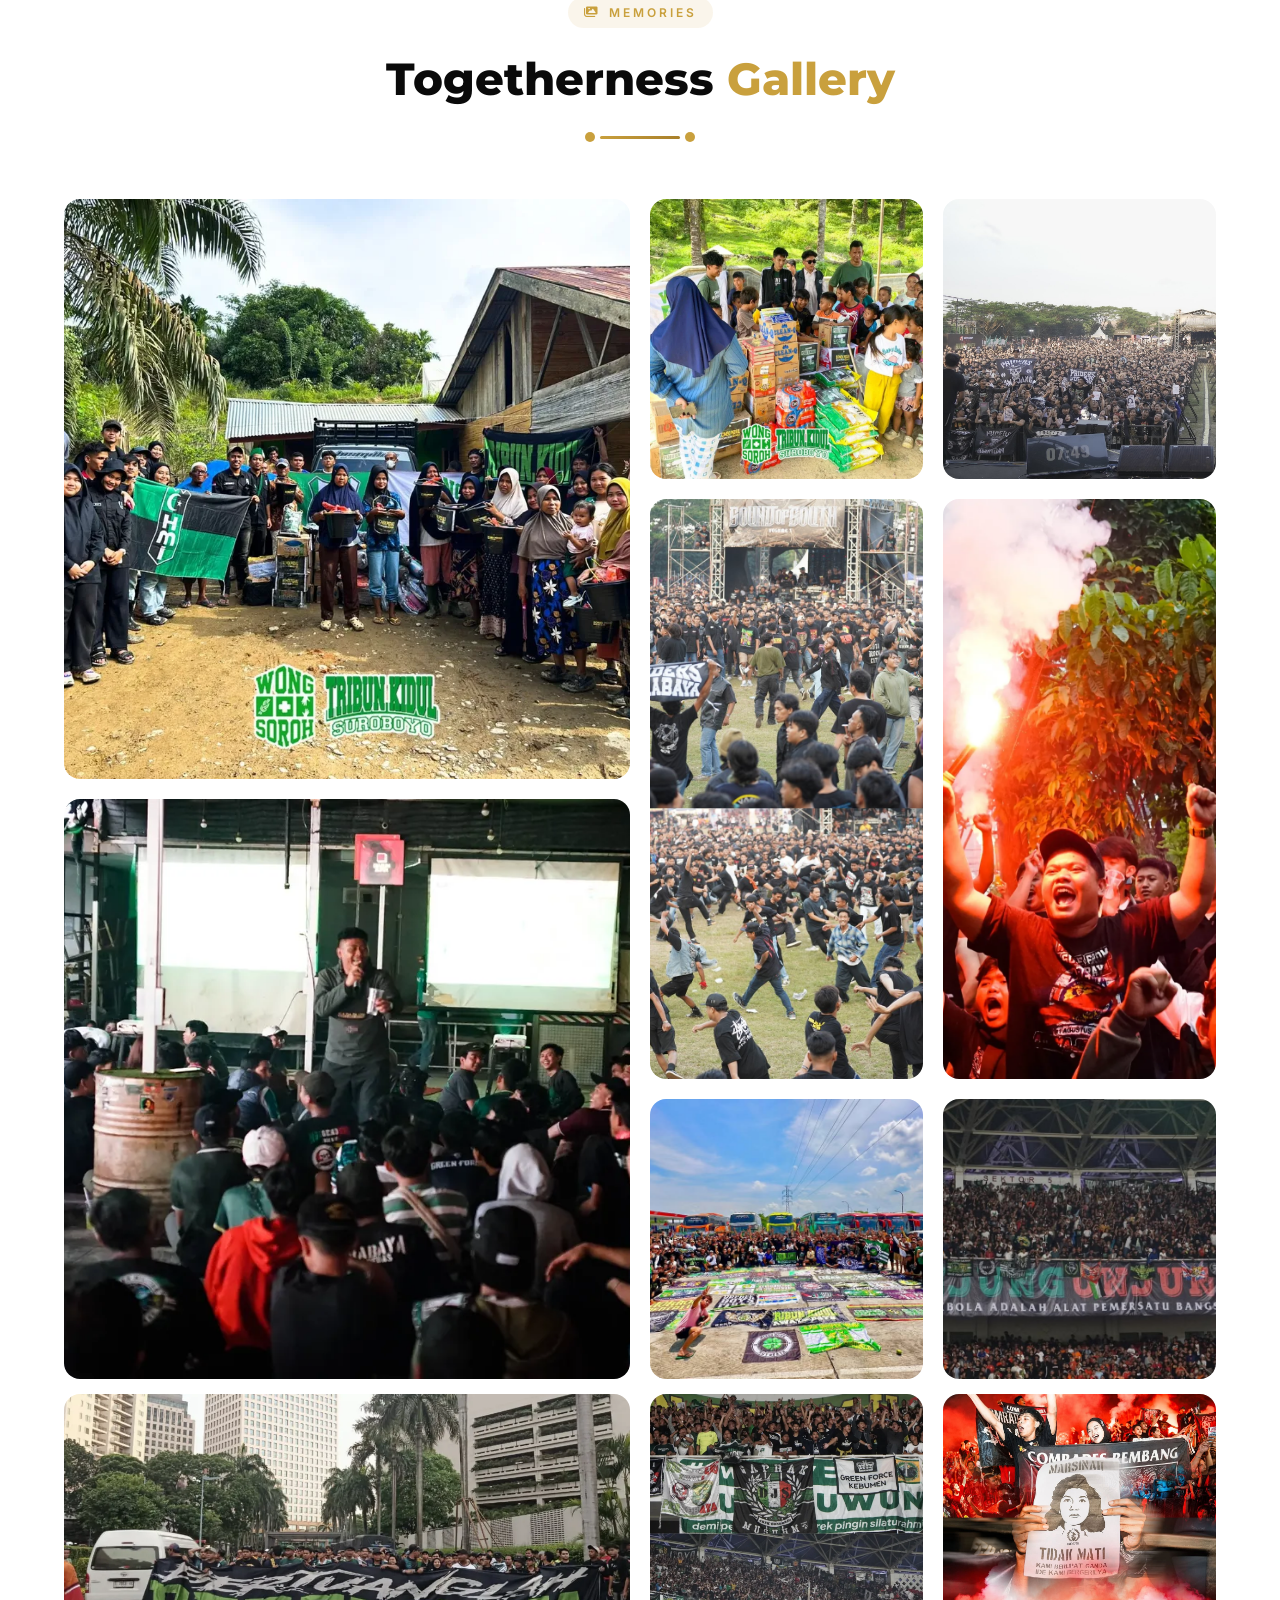
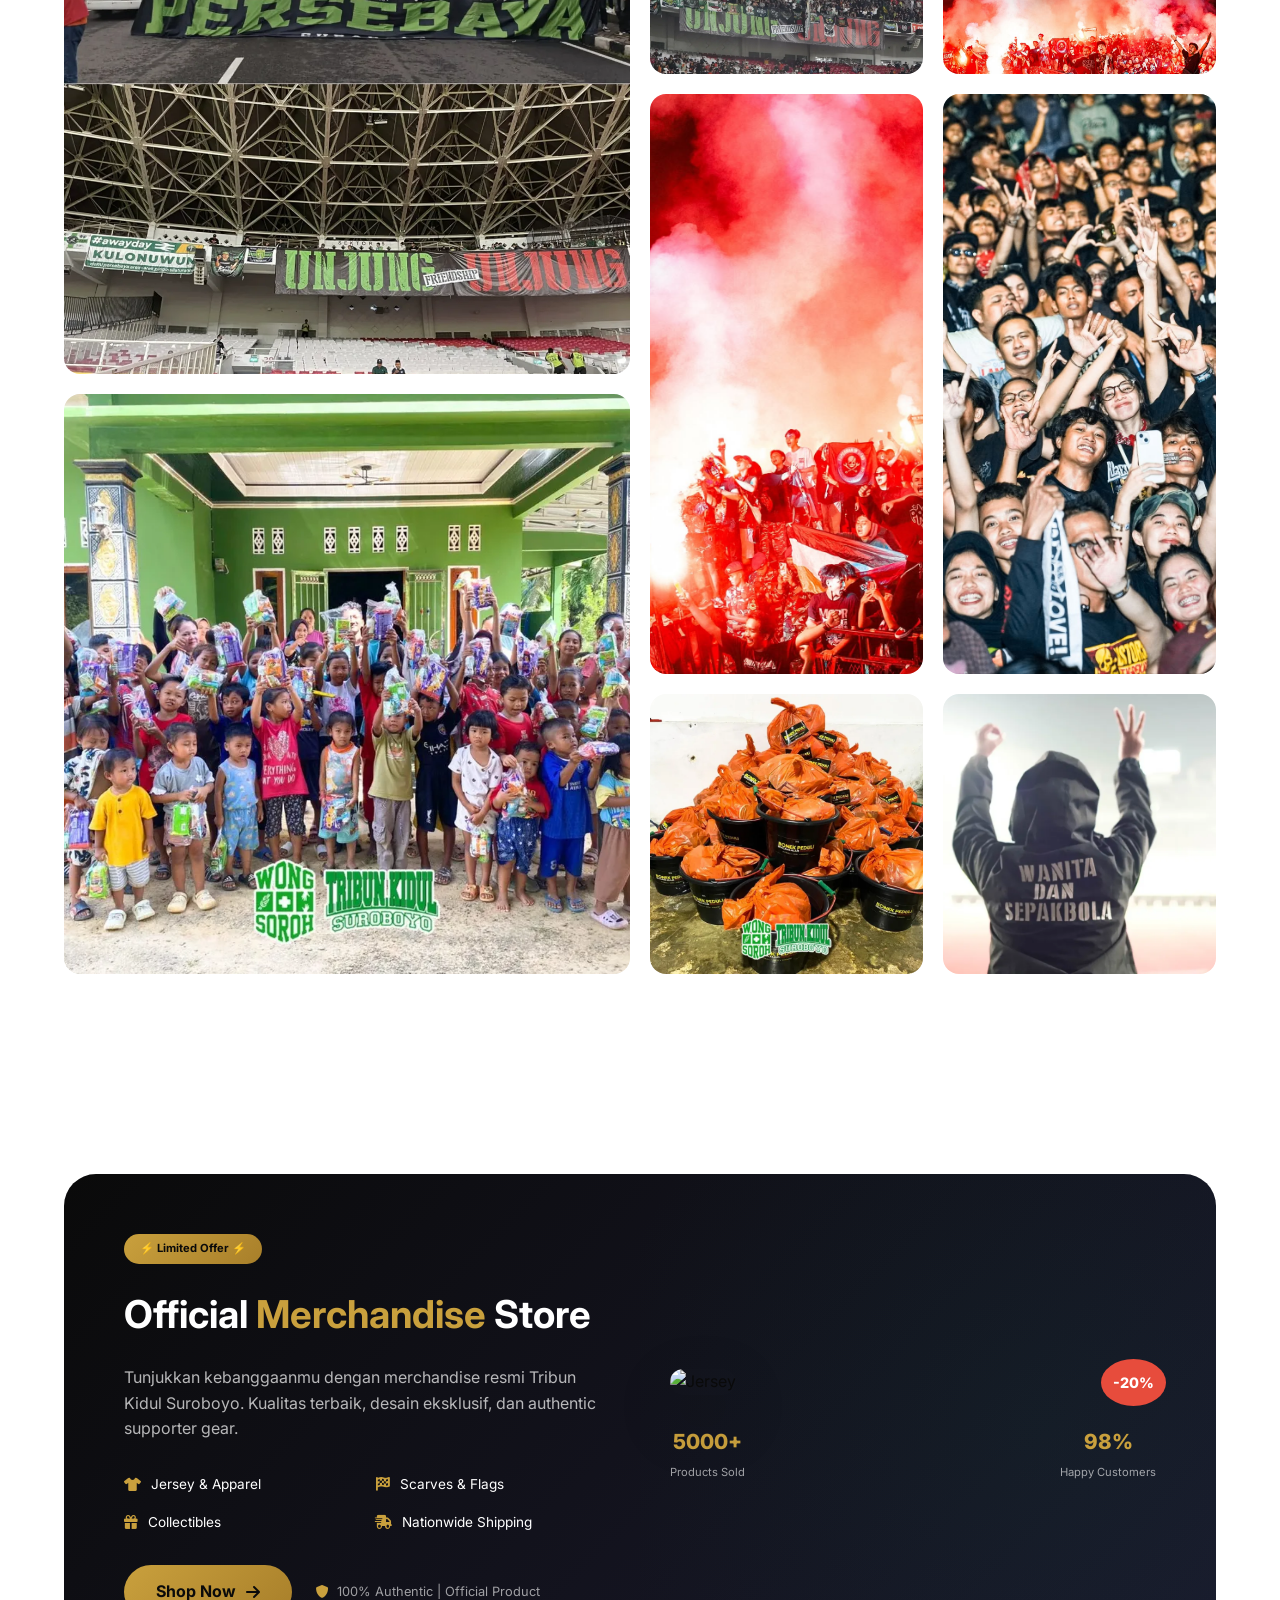
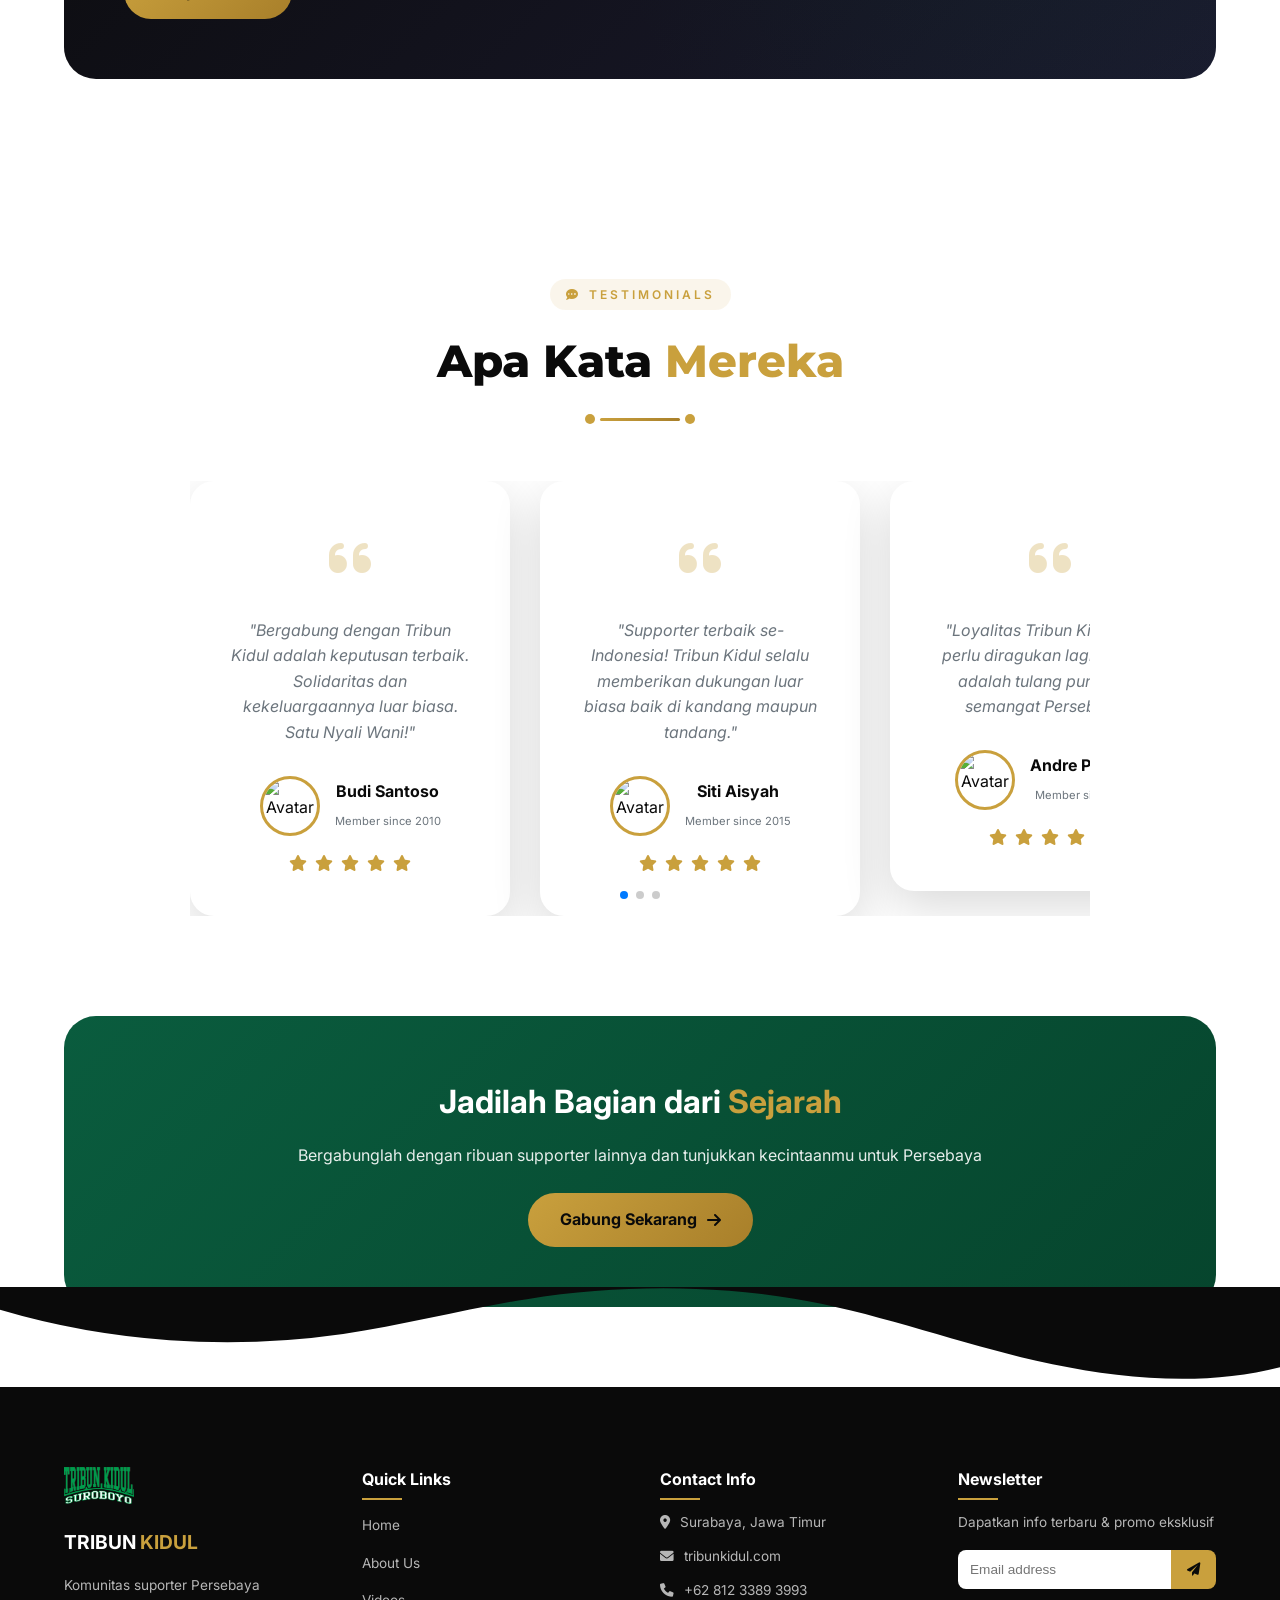
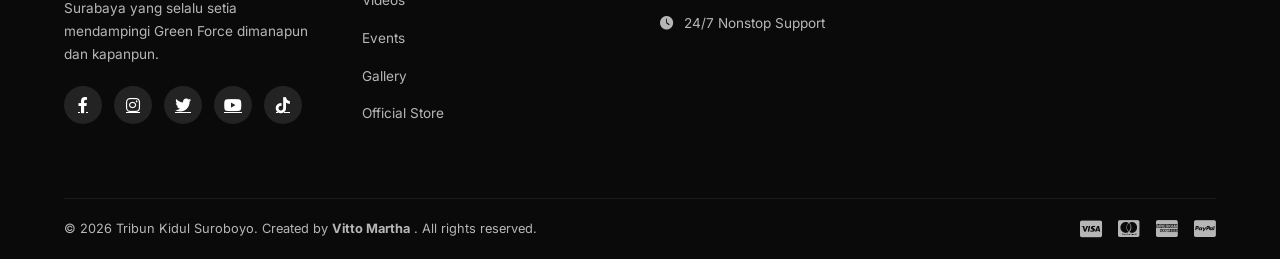
==== commit 7ec5d5e2: "Update index.html" ====
--- a/index.html
+++ b/index.html
@@ -7,6 +7,7 @@
         <meta name="theme-color" content="#0a5c3e">
         <meta name="author" content="Vitto Martha">
         <title>Tribun Kidul Suroboyo | Official Website</title>
+        <link rel="icon" href="assets/logo.png" type="image/x-icon">
         <!-- Fonts -->
         <link href="https://fonts.googleapis.com/css2?family=Inter:opsz,wght@14..32,300;14..32,400;14..32,500;14..32,600;14..32,700;14..32,800&family=Montserrat:wght@500;600;700;800;900&display=swap" rel="stylesheet">
         <!-- Icons -->
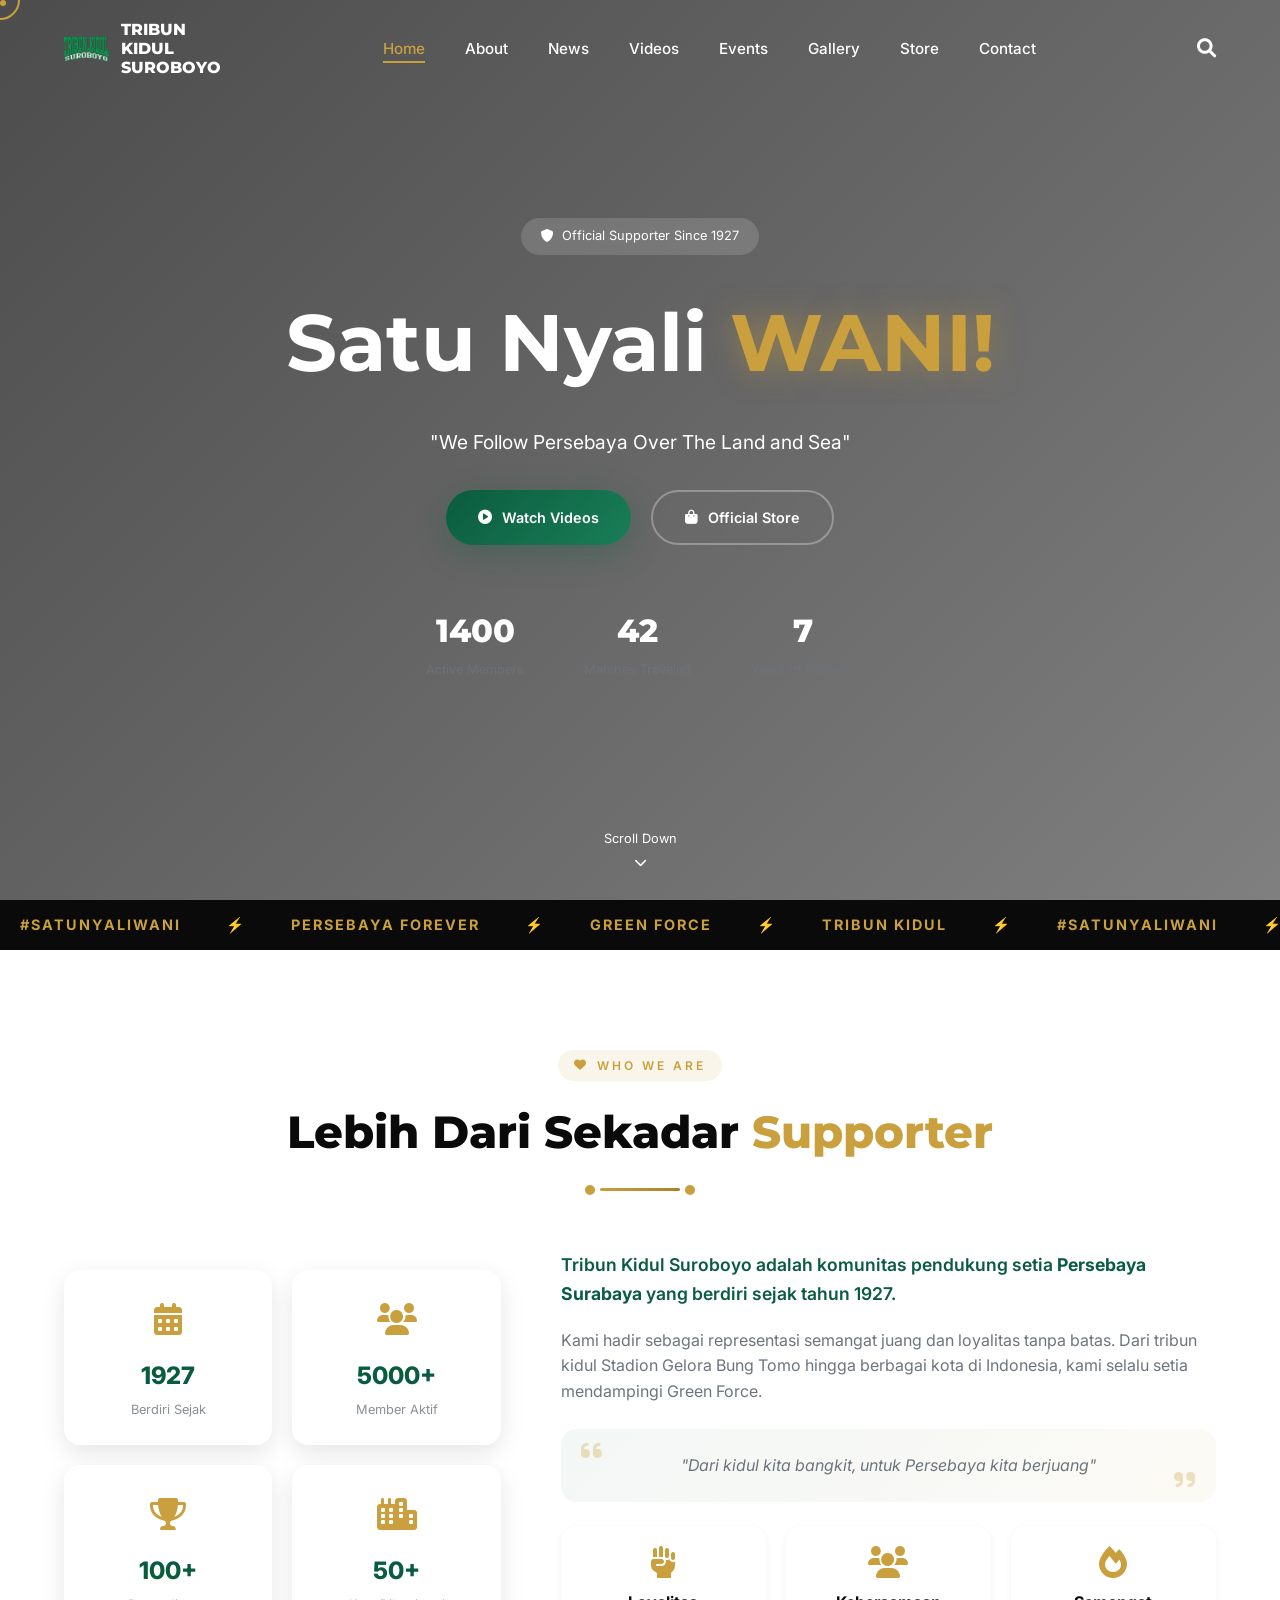
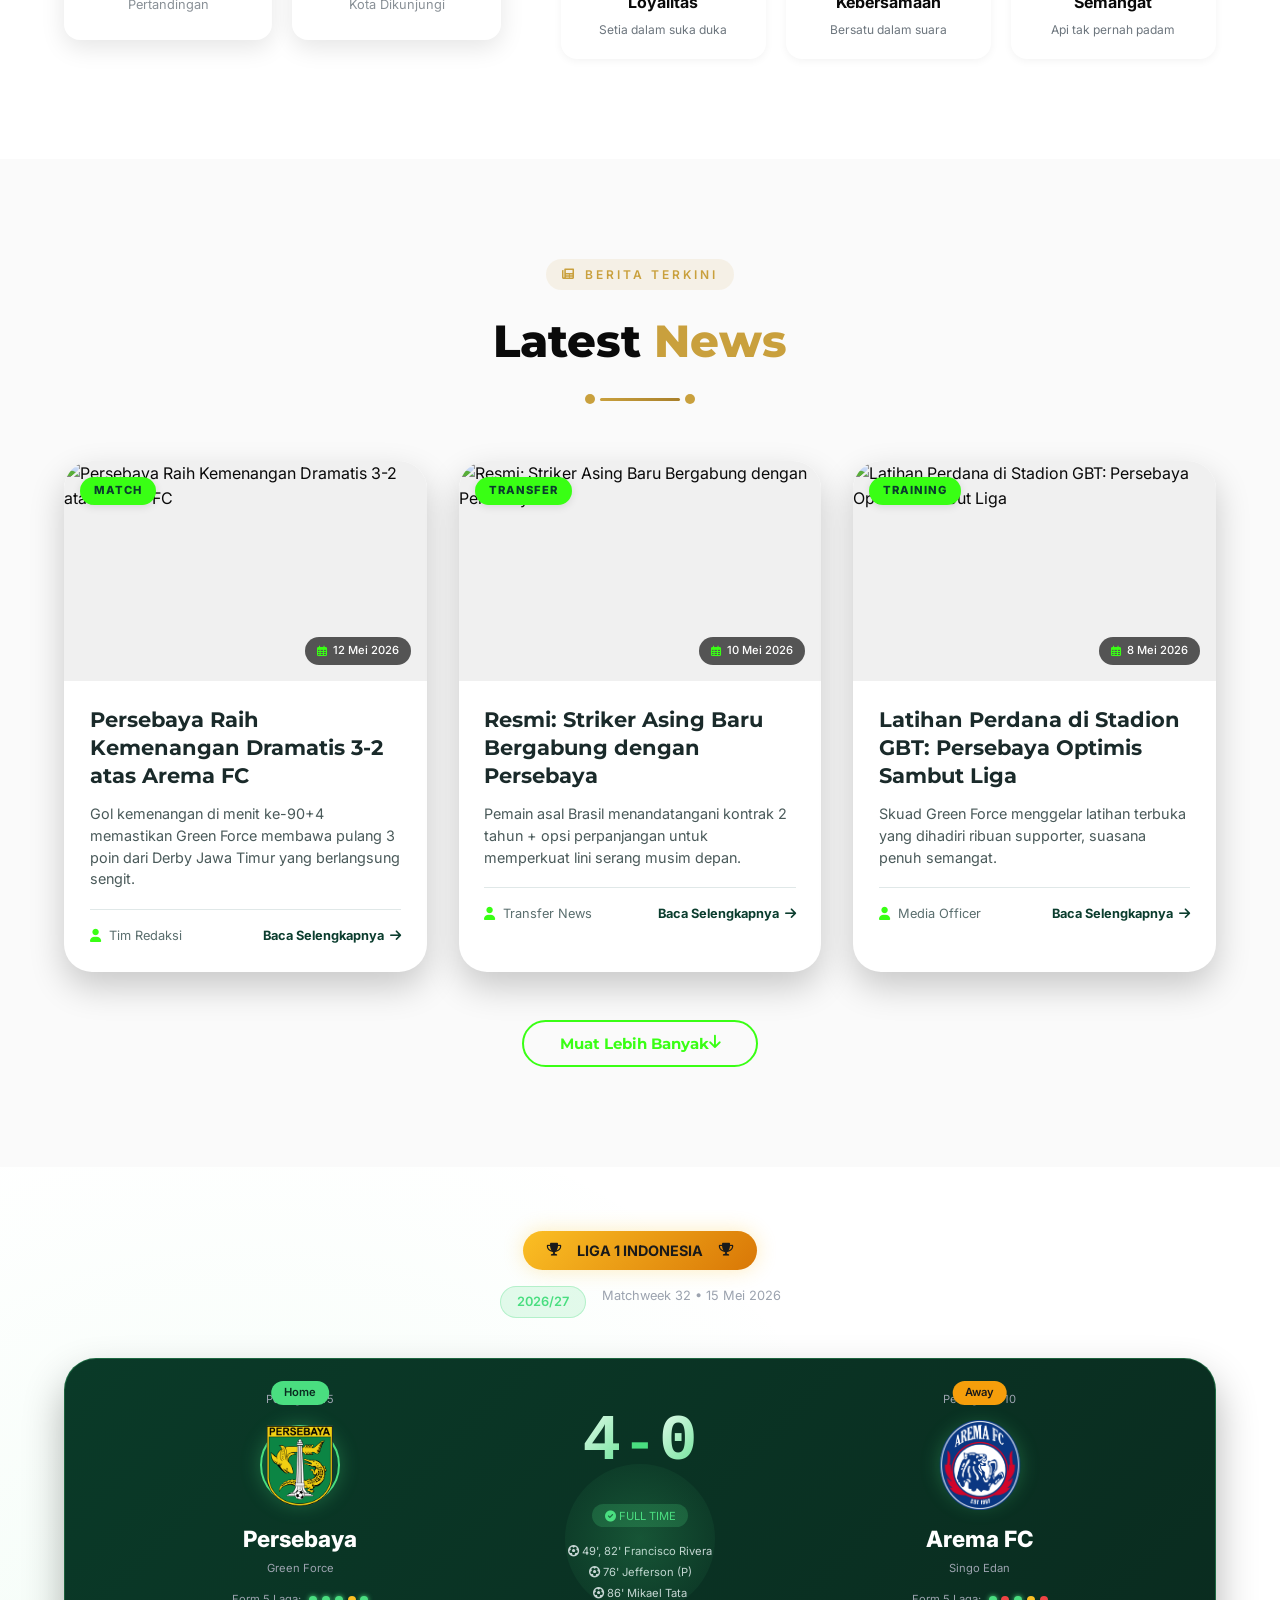
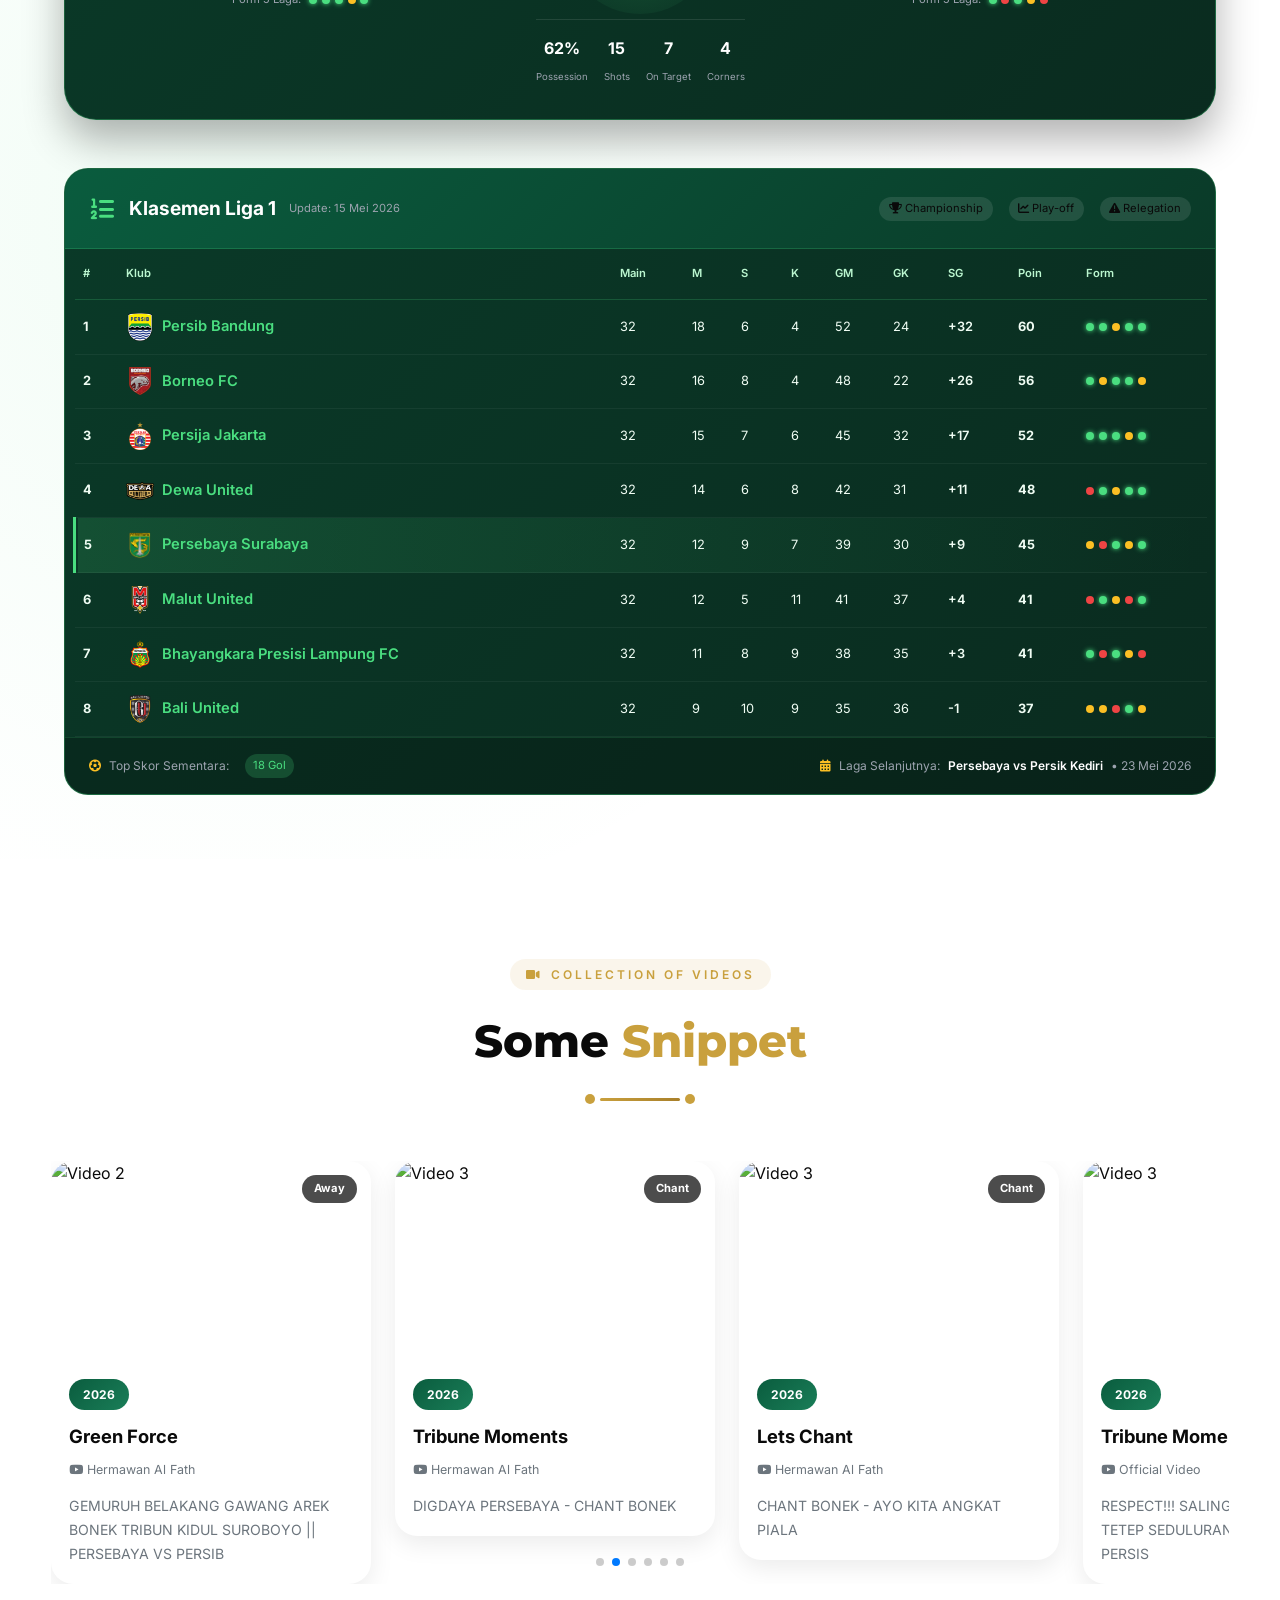
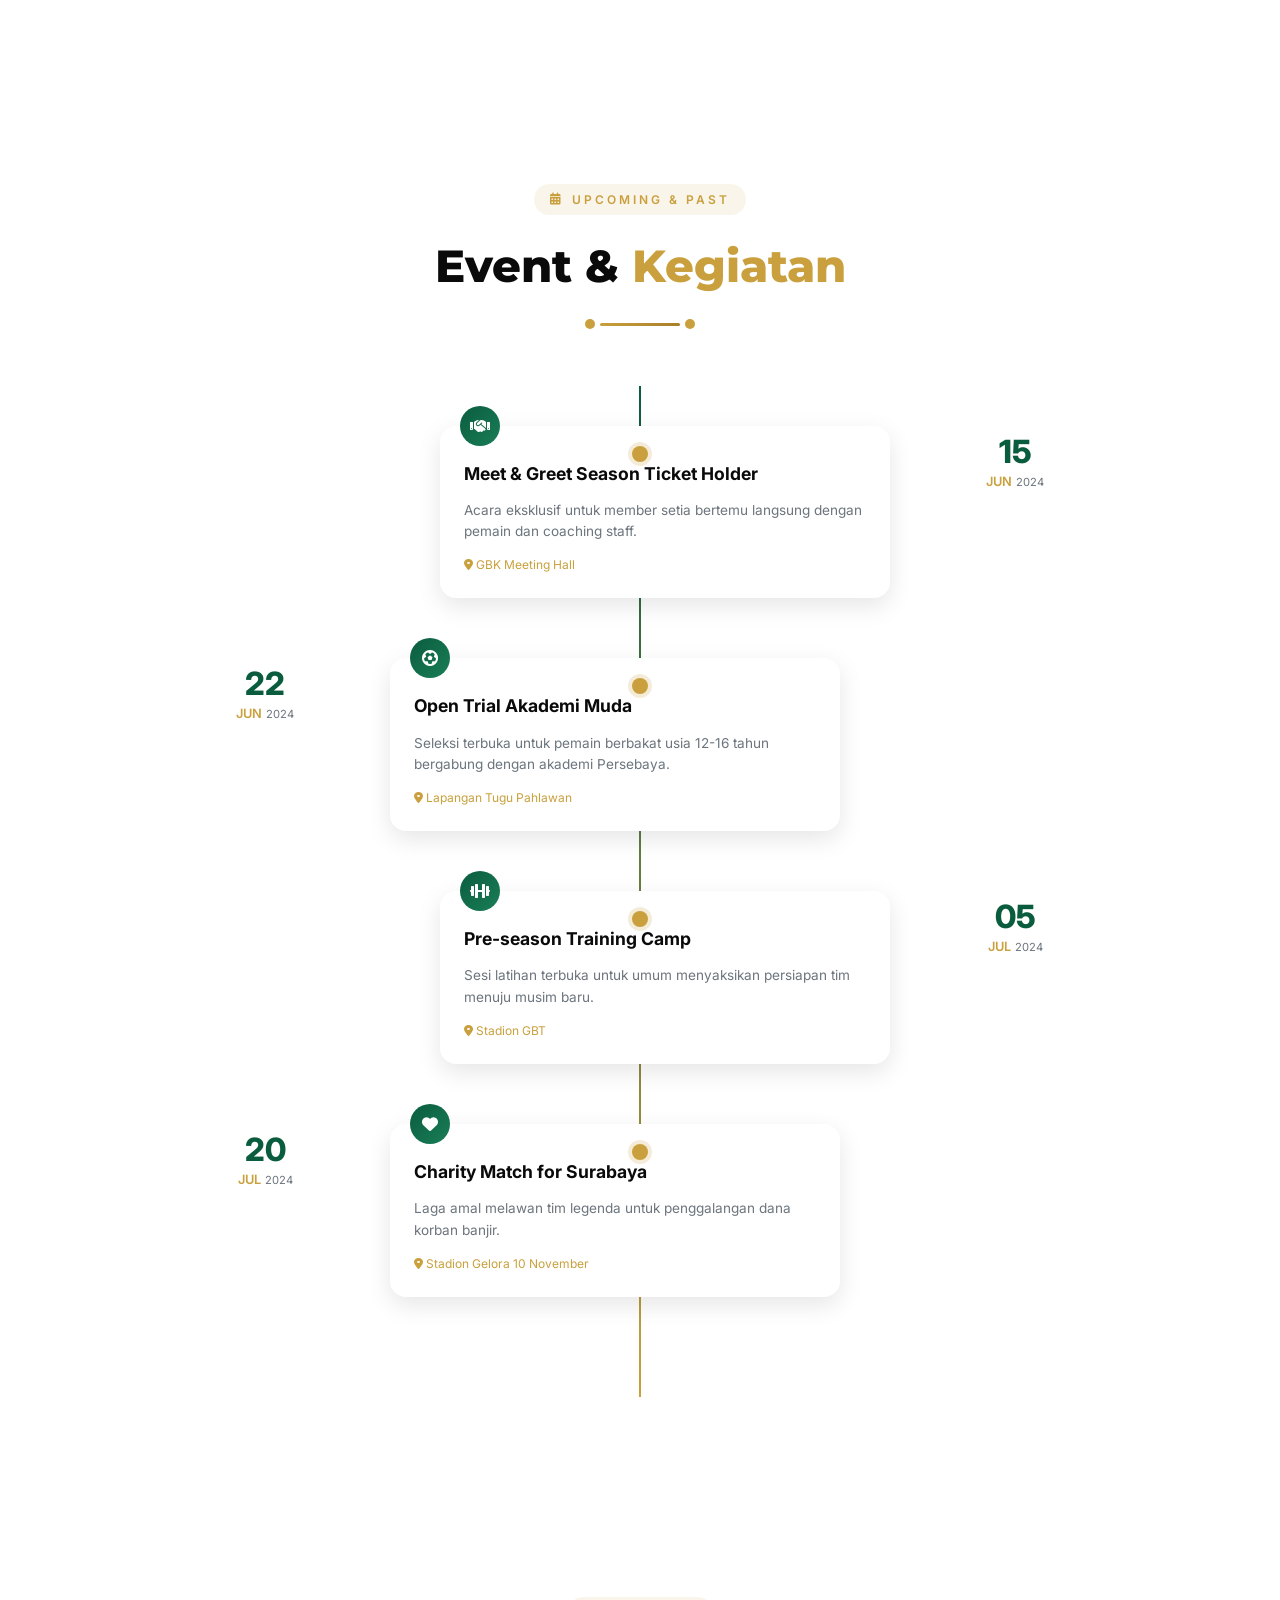
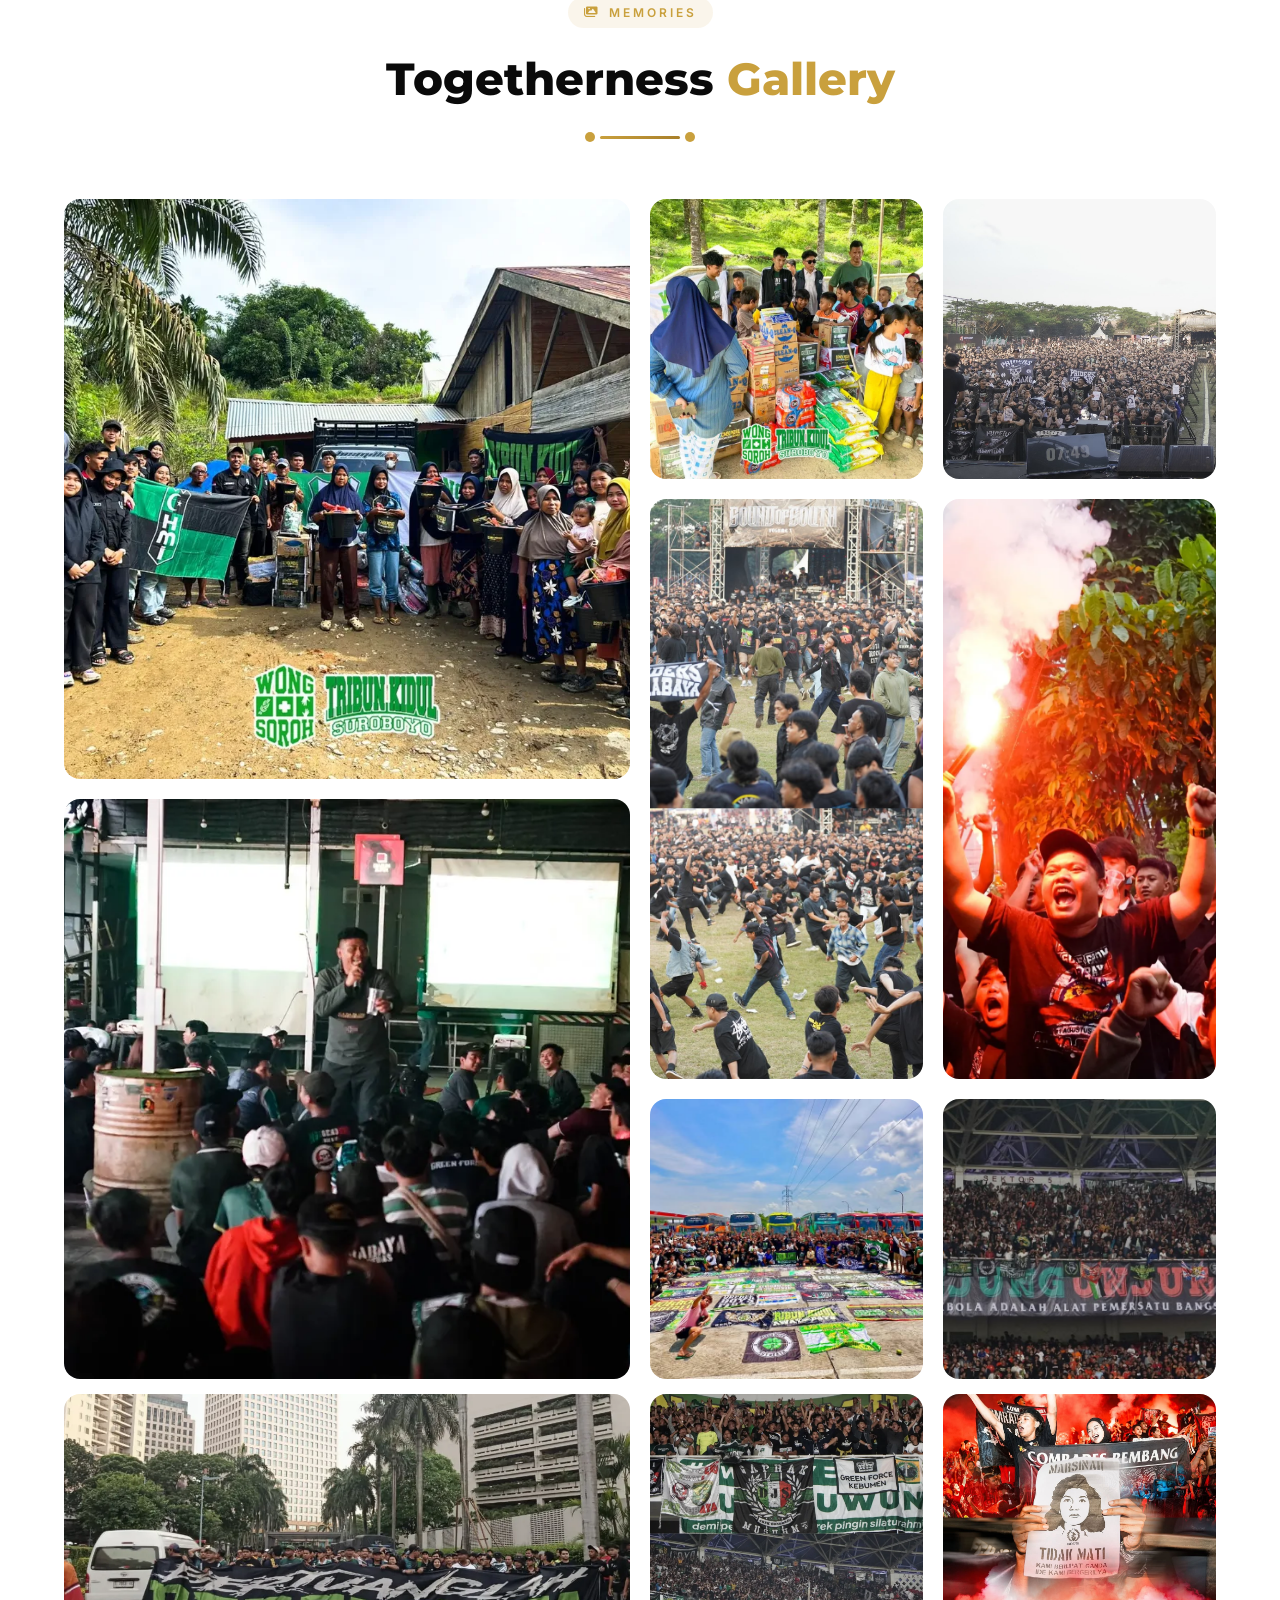
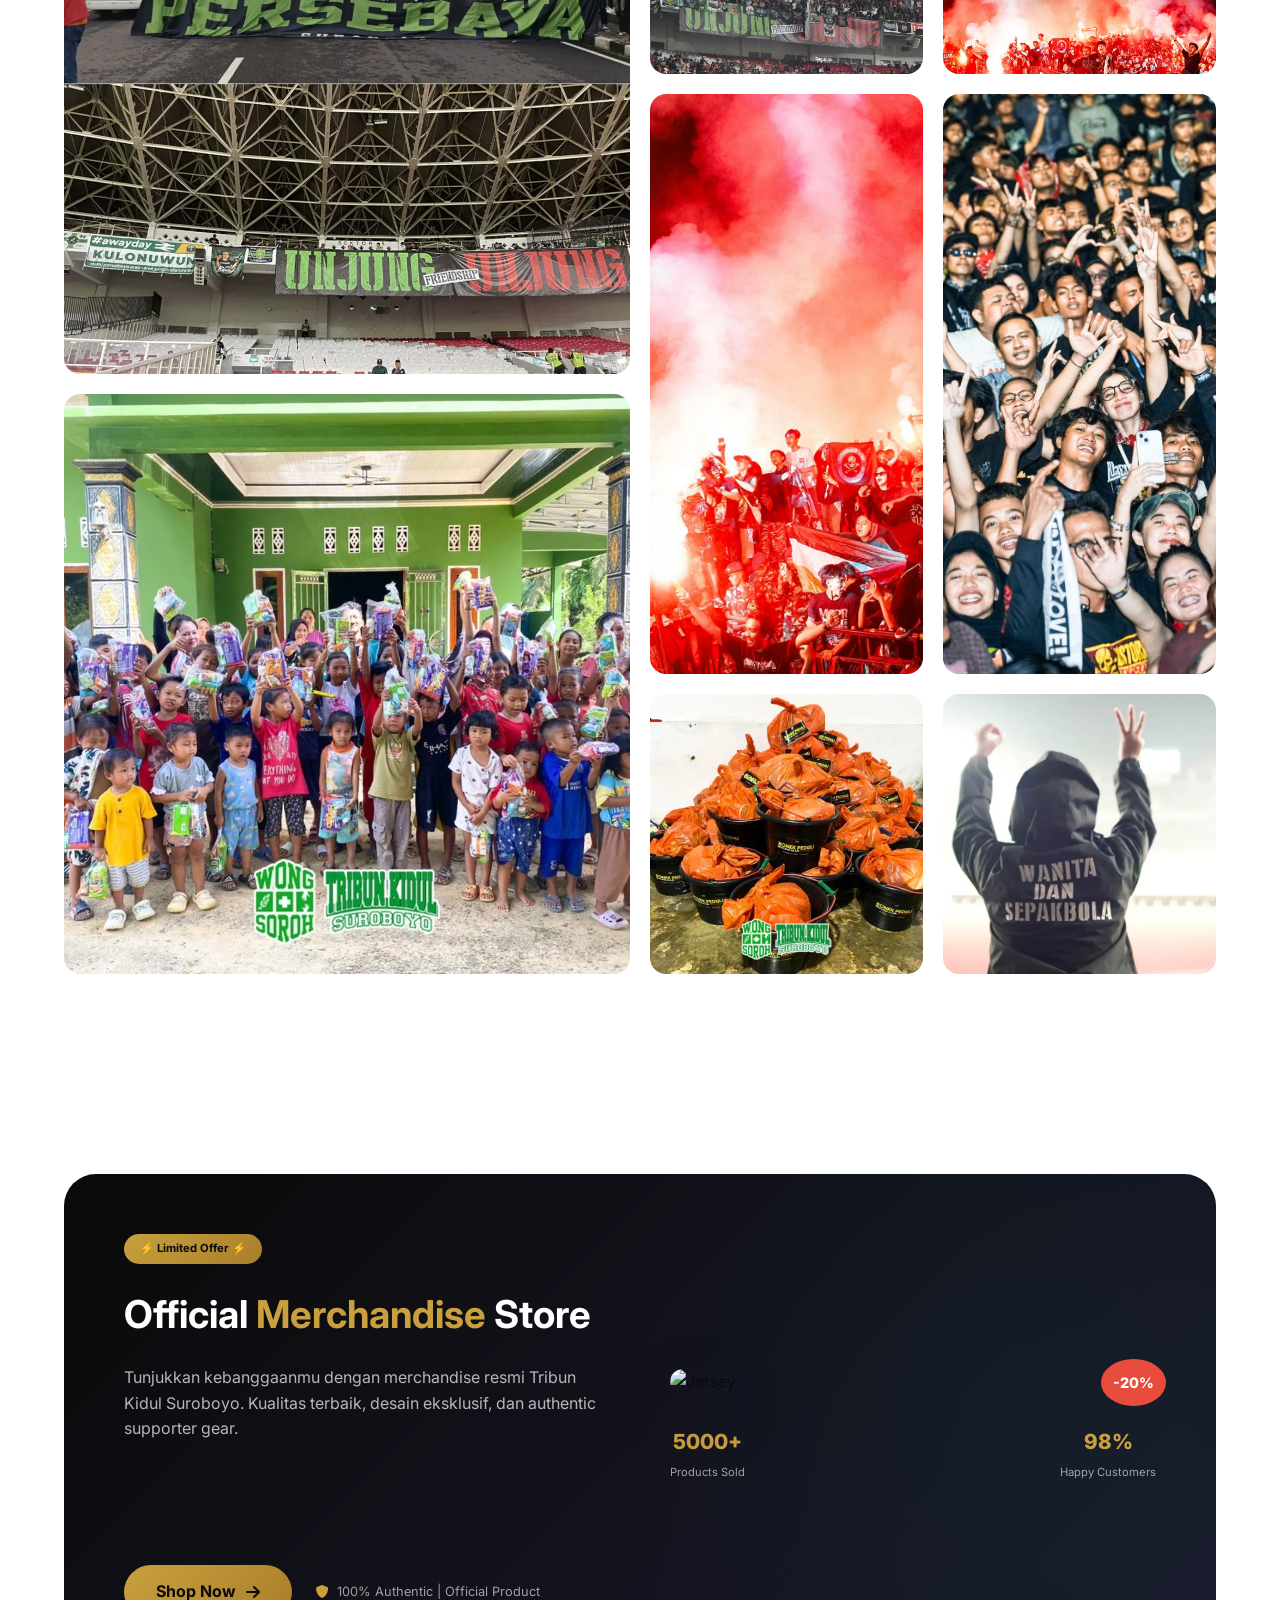
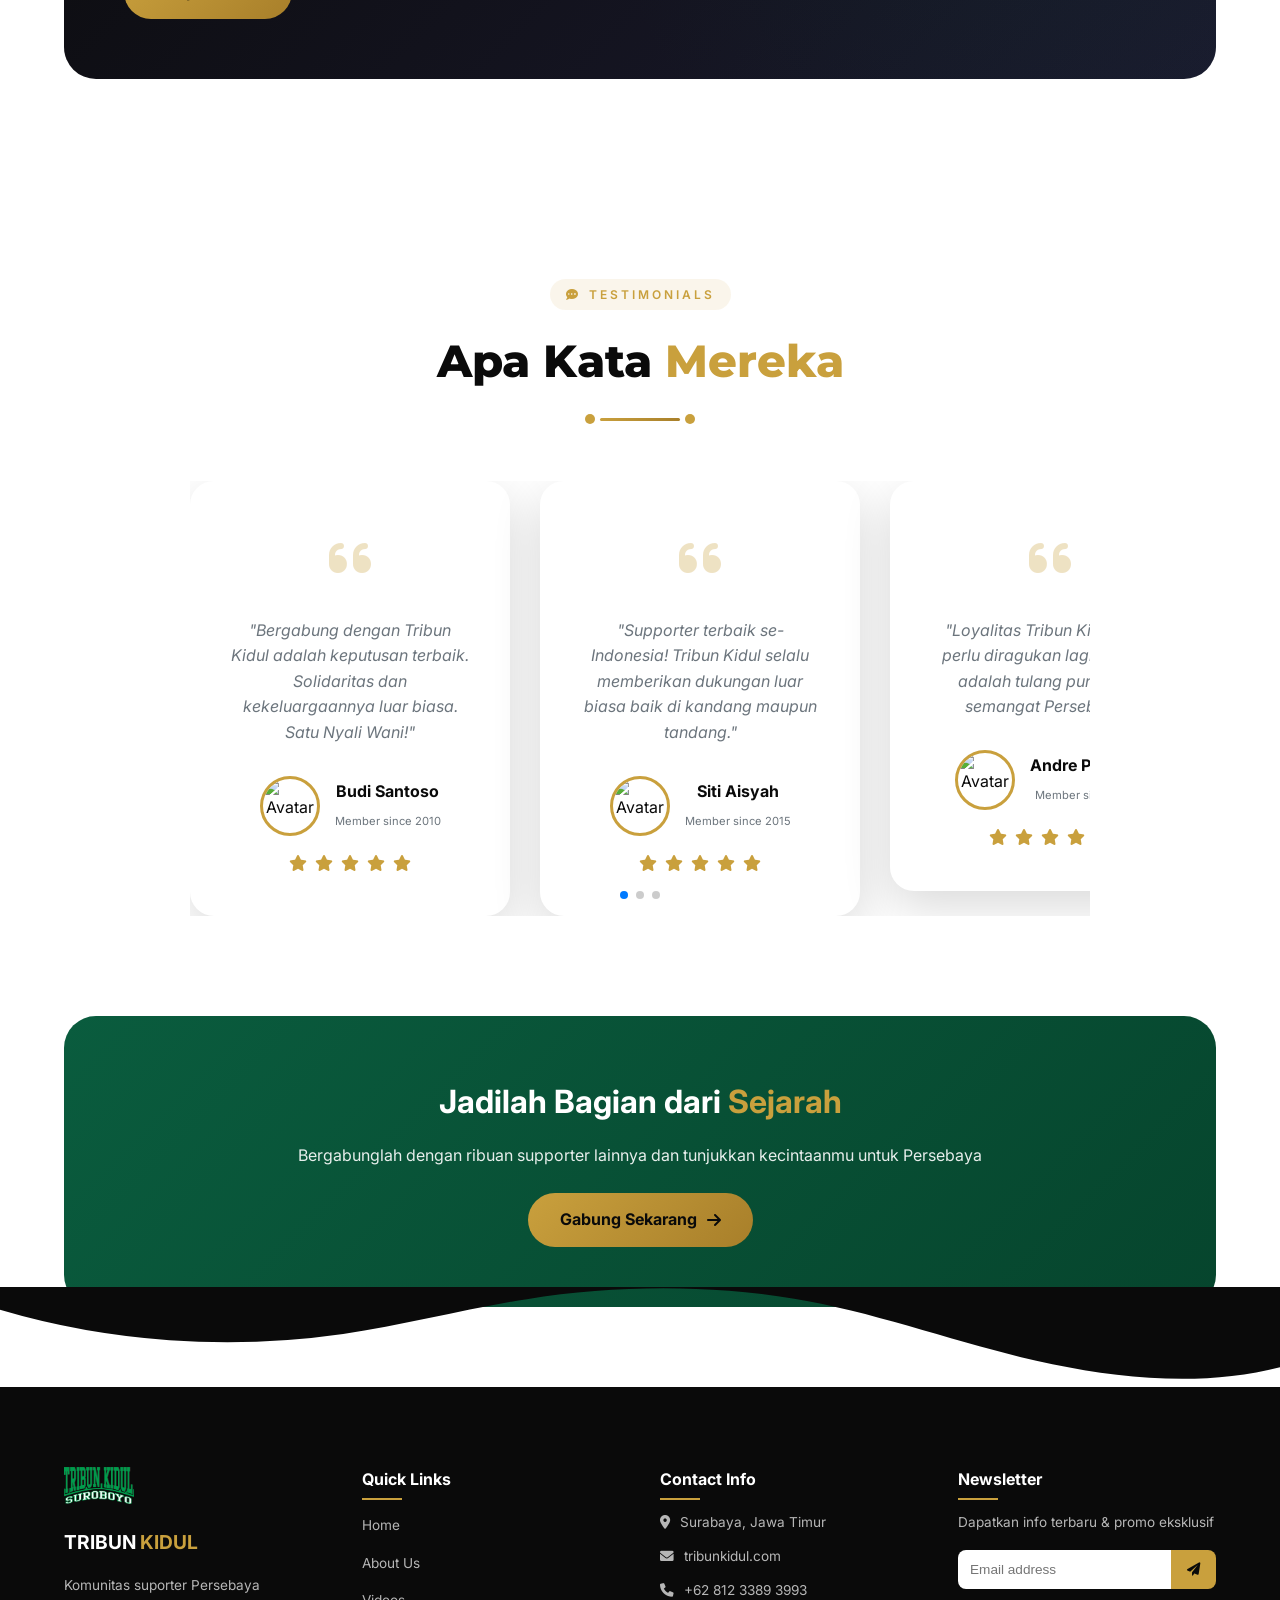
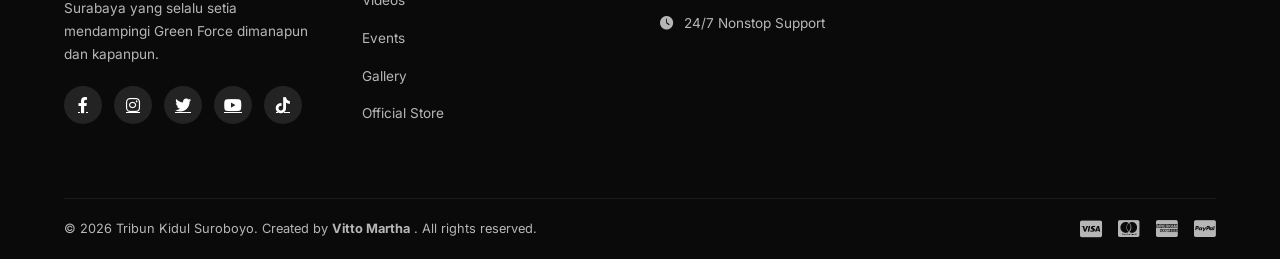
==== commit 4eeebbff: "Update print statement from 'Hello' to 'Goodbye'" ====
--- a/index.html
+++ b/index.html
@@ -71,6 +71,9 @@
                             <a href="#about" class="nav-link">About</a>
                         </li>
                         <li>
+                            <a href="#news" class="nav-link">News</a>
+                        </li>
+                        <li>
                             <a href="#videos" class="nav-link">Videos</a>
                         </li>
                         <li>
